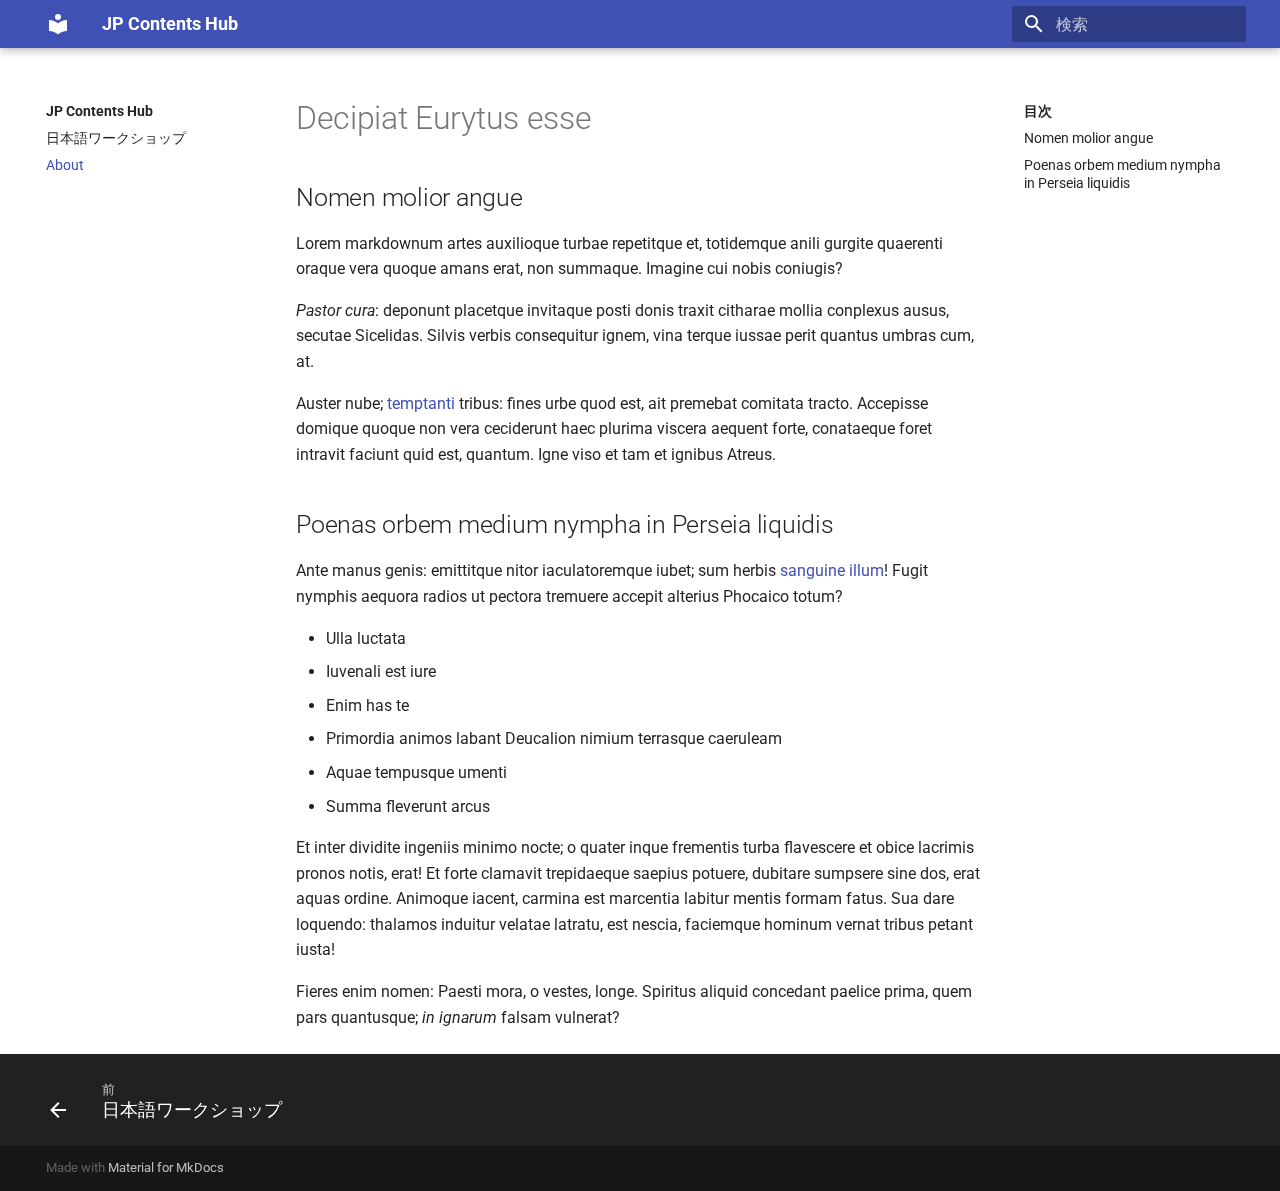
==== about/index.html @ 96ca3394 "Deployed 9d6eb87 with MkDocs version: 1.3.0" ====
<!doctype html>
<html lang="ja" class="no-js">
  <head>
    
      <meta charset="utf-8">
      <meta name="viewport" content="width=device-width,initial-scale=1">
      
      
      
      <link rel="icon" href="../assets/images/favicon.png">
      <meta name="generator" content="mkdocs-1.3.0, mkdocs-material-8.3.3">
    
    
      
        <title>About - JP Contents Hub</title>
      
    
    
      <link rel="stylesheet" href="../assets/stylesheets/main.4a0965b7.min.css">
      
        
        <link rel="stylesheet" href="../assets/stylesheets/palette.cbb835fc.min.css">
        
      
      
    
    
    
      
        
        
        <link rel="preconnect" href="https://fonts.gstatic.com" crossorigin>
        <link rel="stylesheet" href="https://fonts.googleapis.com/css?family=Roboto:300,300i,400,400i,700,700i%7CRoboto+Mono:400,400i,700,700i&display=fallback">
        <style>:root{--md-text-font:"Roboto";--md-code-font:"Roboto Mono"}</style>
      
    
    
    <script>__md_scope=new URL("..",location),__md_get=(e,_=localStorage,t=__md_scope)=>JSON.parse(_.getItem(t.pathname+"."+e)),__md_set=(e,_,t=localStorage,a=__md_scope)=>{try{t.setItem(a.pathname+"."+e,JSON.stringify(_))}catch(e){}}</script>
    
      

    
    
  </head>
  
  
    
    
    
    
    
    <body dir="ltr" data-md-color-scheme="" data-md-color-primary="none" data-md-color-accent="none">
  
    
    
    <input class="md-toggle" data-md-toggle="drawer" type="checkbox" id="__drawer" autocomplete="off">
    <input class="md-toggle" data-md-toggle="search" type="checkbox" id="__search" autocomplete="off">
    <label class="md-overlay" for="__drawer"></label>
    <div data-md-component="skip">
      
        
        <a href="#decipiat-eurytus-esse" class="md-skip">
          コンテンツにスキップ
        </a>
      
    </div>
    <div data-md-component="announce">
      
    </div>
    
    
      

<header class="md-header" data-md-component="header">
  <nav class="md-header__inner md-grid" aria-label="ヘッダー">
    <a href=".." title="JP Contents Hub" class="md-header__button md-logo" aria-label="JP Contents Hub" data-md-component="logo">
      
  
  <svg xmlns="http://www.w3.org/2000/svg" viewBox="0 0 24 24"><path d="M12 8a3 3 0 0 0 3-3 3 3 0 0 0-3-3 3 3 0 0 0-3 3 3 3 0 0 0 3 3m0 3.54C9.64 9.35 6.5 8 3 8v11c3.5 0 6.64 1.35 9 3.54 2.36-2.19 5.5-3.54 9-3.54V8c-3.5 0-6.64 1.35-9 3.54Z"/></svg>

    </a>
    <label class="md-header__button md-icon" for="__drawer">
      <svg xmlns="http://www.w3.org/2000/svg" viewBox="0 0 24 24"><path d="M3 6h18v2H3V6m0 5h18v2H3v-2m0 5h18v2H3v-2Z"/></svg>
    </label>
    <div class="md-header__title" data-md-component="header-title">
      <div class="md-header__ellipsis">
        <div class="md-header__topic">
          <span class="md-ellipsis">
            JP Contents Hub
          </span>
        </div>
        <div class="md-header__topic" data-md-component="header-topic">
          <span class="md-ellipsis">
            
              About
            
          </span>
        </div>
      </div>
    </div>
    
    
    
      <label class="md-header__button md-icon" for="__search">
        <svg xmlns="http://www.w3.org/2000/svg" viewBox="0 0 24 24"><path d="M9.5 3A6.5 6.5 0 0 1 16 9.5c0 1.61-.59 3.09-1.56 4.23l.27.27h.79l5 5-1.5 1.5-5-5v-.79l-.27-.27A6.516 6.516 0 0 1 9.5 16 6.5 6.5 0 0 1 3 9.5 6.5 6.5 0 0 1 9.5 3m0 2C7 5 5 7 5 9.5S7 14 9.5 14 14 12 14 9.5 12 5 9.5 5Z"/></svg>
      </label>
      <div class="md-search" data-md-component="search" role="dialog">
  <label class="md-search__overlay" for="__search"></label>
  <div class="md-search__inner" role="search">
    <form class="md-search__form" name="search">
      <input type="text" class="md-search__input" name="query" aria-label="検索" placeholder="検索" autocapitalize="off" autocorrect="off" autocomplete="off" spellcheck="false" data-md-component="search-query" required>
      <label class="md-search__icon md-icon" for="__search">
        <svg xmlns="http://www.w3.org/2000/svg" viewBox="0 0 24 24"><path d="M9.5 3A6.5 6.5 0 0 1 16 9.5c0 1.61-.59 3.09-1.56 4.23l.27.27h.79l5 5-1.5 1.5-5-5v-.79l-.27-.27A6.516 6.516 0 0 1 9.5 16 6.5 6.5 0 0 1 3 9.5 6.5 6.5 0 0 1 9.5 3m0 2C7 5 5 7 5 9.5S7 14 9.5 14 14 12 14 9.5 12 5 9.5 5Z"/></svg>
        <svg xmlns="http://www.w3.org/2000/svg" viewBox="0 0 24 24"><path d="M20 11v2H8l5.5 5.5-1.42 1.42L4.16 12l7.92-7.92L13.5 5.5 8 11h12Z"/></svg>
      </label>
      <nav class="md-search__options" aria-label="Search">
        
        <button type="reset" class="md-search__icon md-icon" aria-label="クリア" tabindex="-1">
          <svg xmlns="http://www.w3.org/2000/svg" viewBox="0 0 24 24"><path d="M19 6.41 17.59 5 12 10.59 6.41 5 5 6.41 10.59 12 5 17.59 6.41 19 12 13.41 17.59 19 19 17.59 13.41 12 19 6.41Z"/></svg>
        </button>
      </nav>
      
    </form>
    <div class="md-search__output">
      <div class="md-search__scrollwrap" data-md-scrollfix>
        <div class="md-search-result" data-md-component="search-result">
          <div class="md-search-result__meta">
            検索を初期化
          </div>
          <ol class="md-search-result__list"></ol>
        </div>
      </div>
    </div>
  </div>
</div>
    
    
  </nav>
  
</header>
    
    <div class="md-container" data-md-component="container">
      
      
        
          
        
      
      <main class="md-main" data-md-component="main">
        <div class="md-main__inner md-grid">
          
            
              
              <div class="md-sidebar md-sidebar--primary" data-md-component="sidebar" data-md-type="navigation" >
                <div class="md-sidebar__scrollwrap">
                  <div class="md-sidebar__inner">
                    


<nav class="md-nav md-nav--primary" aria-label="ナビゲーション" data-md-level="0">
  <label class="md-nav__title" for="__drawer">
    <a href=".." title="JP Contents Hub" class="md-nav__button md-logo" aria-label="JP Contents Hub" data-md-component="logo">
      
  
  <svg xmlns="http://www.w3.org/2000/svg" viewBox="0 0 24 24"><path d="M12 8a3 3 0 0 0 3-3 3 3 0 0 0-3-3 3 3 0 0 0-3 3 3 3 0 0 0 3 3m0 3.54C9.64 9.35 6.5 8 3 8v11c3.5 0 6.64 1.35 9 3.54 2.36-2.19 5.5-3.54 9-3.54V8c-3.5 0-6.64 1.35-9 3.54Z"/></svg>

    </a>
    JP Contents Hub
  </label>
  
  <ul class="md-nav__list" data-md-scrollfix>
    
      
      
      

  
  
  
    <li class="md-nav__item">
      <a href=".." class="md-nav__link">
        日本語ワークショップ
      </a>
    </li>
  

    
      
      
      

  
  
    
  
  
    <li class="md-nav__item md-nav__item--active">
      
      <input class="md-nav__toggle md-toggle" data-md-toggle="toc" type="checkbox" id="__toc">
      
      
        
      
      
        <label class="md-nav__link md-nav__link--active" for="__toc">
          About
          <span class="md-nav__icon md-icon"></span>
        </label>
      
      <a href="./" class="md-nav__link md-nav__link--active">
        About
      </a>
      
        

<nav class="md-nav md-nav--secondary" aria-label="目次">
  
  
  
    
  
  
    <label class="md-nav__title" for="__toc">
      <span class="md-nav__icon md-icon"></span>
      目次
    </label>
    <ul class="md-nav__list" data-md-component="toc" data-md-scrollfix>
      
        <li class="md-nav__item">
  <a href="#nomen-molior-angue" class="md-nav__link">
    Nomen molior angue
  </a>
  
</li>
      
        <li class="md-nav__item">
  <a href="#poenas-orbem-medium-nympha-in-perseia-liquidis" class="md-nav__link">
    Poenas orbem medium nympha in Perseia liquidis
  </a>
  
</li>
      
    </ul>
  
</nav>
      
    </li>
  

    
  </ul>
</nav>
                  </div>
                </div>
              </div>
            
            
              
              <div class="md-sidebar md-sidebar--secondary" data-md-component="sidebar" data-md-type="toc" >
                <div class="md-sidebar__scrollwrap">
                  <div class="md-sidebar__inner">
                    

<nav class="md-nav md-nav--secondary" aria-label="目次">
  
  
  
    
  
  
    <label class="md-nav__title" for="__toc">
      <span class="md-nav__icon md-icon"></span>
      目次
    </label>
    <ul class="md-nav__list" data-md-component="toc" data-md-scrollfix>
      
        <li class="md-nav__item">
  <a href="#nomen-molior-angue" class="md-nav__link">
    Nomen molior angue
  </a>
  
</li>
      
        <li class="md-nav__item">
  <a href="#poenas-orbem-medium-nympha-in-perseia-liquidis" class="md-nav__link">
    Poenas orbem medium nympha in Perseia liquidis
  </a>
  
</li>
      
    </ul>
  
</nav>
                  </div>
                </div>
              </div>
            
          
          <div class="md-content" data-md-component="content">
            <article class="md-content__inner md-typeset">
              
                


<h1 id="decipiat-eurytus-esse">Decipiat Eurytus esse</h1>
<h2 id="nomen-molior-angue">Nomen molior angue</h2>
<p>Lorem markdownum artes auxilioque turbae repetitque et, totidemque anili gurgite
quaerenti oraque vera quoque amans erat, non summaque. Imagine cui nobis
coniugis?</p>
<p><em>Pastor cura</em>: deponunt placetque invitaque posti donis traxit citharae mollia
conplexus ausus, secutae Sicelidas. Silvis verbis consequitur ignem, vina terque
iussae perit quantus umbras cum, at.</p>
<p>Auster nube; <a href="http://cithaeron.com/partes.html">temptanti</a> tribus: fines urbe
quod est, ait premebat comitata tracto. Accepisse domique quoque non vera
ceciderunt haec plurima viscera aequent forte, conataeque foret intravit faciunt
quid est, quantum. Igne viso et tam et ignibus Atreus.</p>
<h2 id="poenas-orbem-medium-nympha-in-perseia-liquidis">Poenas orbem medium nympha in Perseia liquidis</h2>
<p>Ante manus genis: emittitque nitor iaculatoremque iubet; sum herbis <a href="http://positasque.org/">sanguine
illum</a>! Fugit nymphis aequora radios ut pectora tremuere
accepit alterius Phocaico totum?</p>
<ul>
<li>Ulla luctata</li>
<li>Iuvenali est iure</li>
<li>Enim has te</li>
<li>Primordia animos labant Deucalion nimium terrasque caeruleam</li>
<li>Aquae tempusque umenti</li>
<li>Summa fleverunt arcus</li>
</ul>
<p>Et inter dividite ingeniis minimo nocte; o quater inque frementis turba
flavescere et obice lacrimis pronos notis, erat! Et forte clamavit trepidaeque
saepius potuere, dubitare sumpsere sine dos, erat aquas ordine. Animoque iacent,
carmina est marcentia labitur mentis formam fatus. Sua dare loquendo: thalamos
induitur velatae latratu, est nescia, faciemque hominum vernat tribus petant
iusta!</p>
<p>Fieres enim nomen: Paesti mora, o vestes, longe. Spiritus aliquid concedant
paelice prima, quem pars quantusque; <em>in ignarum</em> falsam vulnerat?</p>

              
            </article>
            
          </div>
        </div>
        
      </main>
      
        <footer class="md-footer">
  
    
    <nav class="md-footer__inner md-grid" aria-label="フッター" >
      
        
        <a href=".." class="md-footer__link md-footer__link--prev" aria-label="前: 日本語ワークショップ" rel="prev">
          <div class="md-footer__button md-icon">
            <svg xmlns="http://www.w3.org/2000/svg" viewBox="0 0 24 24"><path d="M20 11v2H8l5.5 5.5-1.42 1.42L4.16 12l7.92-7.92L13.5 5.5 8 11h12Z"/></svg>
          </div>
          <div class="md-footer__title">
            <div class="md-ellipsis">
              <span class="md-footer__direction">
                前
              </span>
              日本語ワークショップ
            </div>
          </div>
        </a>
      
      
    </nav>
  
  <div class="md-footer-meta md-typeset">
    <div class="md-footer-meta__inner md-grid">
      <div class="md-copyright">
  
  
    Made with
    <a href="https://squidfunk.github.io/mkdocs-material/" target="_blank" rel="noopener">
      Material for MkDocs
    </a>
  
</div>
      
    </div>
  </div>
</footer>
      
    </div>
    <div class="md-dialog" data-md-component="dialog">
      <div class="md-dialog__inner md-typeset"></div>
    </div>
    <script id="__config" type="application/json">{"base": "..", "features": [], "search": "../assets/javascripts/workers/search.b028fd86.min.js", "translations": {"clipboard.copied": "\u30b3\u30d4\u30fc\u3057\u307e\u3057\u305f", "clipboard.copy": "\u30af\u30ea\u30c3\u30d7\u30dc\u30fc\u30c9\u3078\u30b3\u30d4\u30fc", "search.config.lang": "ja", "search.config.pipeline": "trimmer, stemmer", "search.config.separator": "[\\s\\-\u3000\u3001\u3002\uff0c\uff0e]+", "search.placeholder": "\u691c\u7d22", "search.result.more.one": "\u3053\u306e\u30da\u30fc\u30b8\u5185\u306b\u3082\u30461\u4ef6\u898b\u3064\u304b\u308a\u307e\u3057\u305f", "search.result.more.other": "\u3053\u306e\u30da\u30fc\u30b8\u5185\u306b\u3042\u3068#\u4ef6\u898b\u3064\u304b\u308a\u307e\u3057\u305f", "search.result.none": "\u4f55\u3082\u898b\u3064\u304b\u308a\u307e\u305b\u3093\u3067\u3057\u305f", "search.result.one": "1\u4ef6\u898b\u3064\u304b\u308a\u307e\u3057\u305f", "search.result.other": "#\u4ef6\u898b\u3064\u304b\u308a\u307e\u3057\u305f", "search.result.placeholder": "\u691c\u7d22\u30ad\u30fc\u30ef\u30fc\u30c9\u3092\u5165\u529b\u3057\u3066\u304f\u3060\u3055\u3044", "search.result.term.missing": "\u691c\u7d22\u306b\u542b\u307e\u308c\u306a\u3044", "select.version.title": "Select version"}}</script>
    
    
      <script src="../assets/javascripts/bundle.f758a944.min.js"></script>
      
    
  </body>
</html>
---- assets/stylesheets/main.4a0965b7.min.css ----
@charset "UTF-8";html{-webkit-text-size-adjust:none;-moz-text-size-adjust:none;-ms-text-size-adjust:none;text-size-adjust:none;box-sizing:border-box}*,:after,:before{box-sizing:inherit}@media (prefers-reduced-motion){*,:after,:before{transition:none!important}}body{margin:0}a,button,input,label{-webkit-tap-highlight-color:transparent}a{color:inherit;text-decoration:none}hr{border:0;box-sizing:initial;display:block;height:.05rem;overflow:visible;padding:0}small{font-size:80%}sub,sup{line-height:1em}img{border-style:none}table{border-collapse:initial;border-spacing:0}td,th{font-weight:400;vertical-align:top}button{background:transparent;border:0;font-family:inherit;font-size:inherit;margin:0;padding:0}input{border:0;outline:none}:root,[data-md-color-scheme=default]{--md-default-fg-color:rgba(0,0,0,.87);--md-default-fg-color--light:rgba(0,0,0,.54);--md-default-fg-color--lighter:rgba(0,0,0,.32);--md-default-fg-color--lightest:rgba(0,0,0,.07);--md-default-bg-color:#fff;--md-default-bg-color--light:hsla(0,0%,100%,.7);--md-default-bg-color--lighter:hsla(0,0%,100%,.3);--md-default-bg-color--lightest:hsla(0,0%,100%,.12);--md-primary-fg-color:#4051b5;--md-primary-fg-color--light:#5d6cc0;--md-primary-fg-color--dark:#303fa1;--md-primary-bg-color:#fff;--md-primary-bg-color--light:hsla(0,0%,100%,.7);--md-accent-fg-color:#526cfe;--md-accent-fg-color--transparent:rgba(82,108,254,.1);--md-accent-bg-color:#fff;--md-accent-bg-color--light:hsla(0,0%,100%,.7);--md-code-fg-color:#36464e;--md-code-bg-color:#f5f5f5;--md-code-hl-color:rgba(255,255,0,.5);--md-code-hl-number-color:#d52a2a;--md-code-hl-special-color:#db1457;--md-code-hl-function-color:#a846b9;--md-code-hl-constant-color:#6e59d9;--md-code-hl-keyword-color:#3f6ec6;--md-code-hl-string-color:#1c7d4d;--md-code-hl-name-color:var(--md-code-fg-color);--md-code-hl-operator-color:var(--md-default-fg-color--light);--md-code-hl-punctuation-color:var(--md-default-fg-color--light);--md-code-hl-comment-color:var(--md-default-fg-color--light);--md-code-hl-generic-color:var(--md-default-fg-color--light);--md-code-hl-variable-color:var(--md-default-fg-color--light);--md-typeset-color:var(--md-default-fg-color);--md-typeset-a-color:var(--md-primary-fg-color);--md-typeset-mark-color:rgba(255,255,0,.5);--md-typeset-del-color:rgba(245,80,61,.15);--md-typeset-ins-color:rgba(11,213,112,.15);--md-typeset-kbd-color:#fafafa;--md-typeset-kbd-accent-color:#fff;--md-typeset-kbd-border-color:#b8b8b8;--md-typeset-table-color:rgba(0,0,0,.12);--md-admonition-fg-color:var(--md-default-fg-color);--md-admonition-bg-color:var(--md-default-bg-color);--md-footer-fg-color:#fff;--md-footer-fg-color--light:hsla(0,0%,100%,.7);--md-footer-fg-color--lighter:hsla(0,0%,100%,.3);--md-footer-bg-color:rgba(0,0,0,.87);--md-footer-bg-color--dark:rgba(0,0,0,.32);--md-shadow-z1:0 0.2rem 0.5rem rgba(0,0,0,.05),0 0 0.05rem rgba(0,0,0,.1);--md-shadow-z2:0 0.2rem 0.5rem rgba(0,0,0,.1),0 0 0.05rem rgba(0,0,0,.25);--md-shadow-z3:0 0.2rem 0.5rem rgba(0,0,0,.2),0 0 0.05rem rgba(0,0,0,.35)}.md-icon svg{fill:currentcolor;display:block;height:1.2rem;width:1.2rem}body{-webkit-font-smoothing:antialiased;-moz-osx-font-smoothing:grayscale;--md-text-font-family:var(--md-text-font,_),-apple-system,BlinkMacSystemFont,Helvetica,Arial,sans-serif;--md-code-font-family:var(--md-code-font,_),SFMono-Regular,Consolas,Menlo,monospace}body,input{font-feature-settings:"kern","liga";font-family:var(--md-text-font-family)}body,code,input,kbd,pre{color:var(--md-typeset-color)}code,kbd,pre{font-feature-settings:"kern";font-family:var(--md-code-font-family)}:root{--md-typeset-table-sort-icon:url('data:image/svg+xml;charset=utf-8,<svg xmlns="http://www.w3.org/2000/svg" viewBox="0 0 24 24"><path d="m18 21-4-4h3V7h-3l4-4 4 4h-3v10h3M2 19v-2h10v2M2 13v-2h7v2M2 7V5h4v2H2Z"/></svg>');--md-typeset-table-sort-icon--asc:url('data:image/svg+xml;charset=utf-8,<svg xmlns="http://www.w3.org/2000/svg" viewBox="0 0 24 24"><path d="M19 17h3l-4 4-4-4h3V3h2M2 17h10v2H2M6 5v2H2V5m0 6h7v2H2v-2Z"/></svg>');--md-typeset-table-sort-icon--desc:url('data:image/svg+xml;charset=utf-8,<svg xmlns="http://www.w3.org/2000/svg" viewBox="0 0 24 24"><path d="M19 7h3l-4-4-4 4h3v14h2M2 17h10v2H2M6 5v2H2V5m0 6h7v2H2v-2Z"/></svg>')}.md-typeset{-webkit-print-color-adjust:exact;color-adjust:exact;font-size:.8rem;line-height:1.6}@media print{.md-typeset{font-size:.68rem}}.md-typeset blockquote,.md-typeset dl,.md-typeset figure,.md-typeset ol,.md-typeset pre,.md-typeset ul{margin-bottom:1em;margin-top:1em}.md-typeset h1{color:var(--md-default-fg-color--light);font-size:2em;line-height:1.3;margin:0 0 1.25em}.md-typeset h1,.md-typeset h2{font-weight:300;letter-spacing:-.01em}.md-typeset h2{font-size:1.5625em;line-height:1.4;margin:1.6em 0 .64em}.md-typeset h3{font-size:1.25em;font-weight:400;letter-spacing:-.01em;line-height:1.5;margin:1.6em 0 .8em}.md-typeset h2+h3{margin-top:.8em}.md-typeset h4{font-weight:700;letter-spacing:-.01em;margin:1em 0}.md-typeset h5,.md-typeset h6{color:var(--md-default-fg-color--light);font-size:.8em;font-weight:700;letter-spacing:-.01em;margin:1.25em 0}.md-typeset h5{text-transform:uppercase}.md-typeset hr{border-bottom:.05rem solid var(--md-default-fg-color--lightest);display:flow-root;margin:1.5em 0}.md-typeset a{color:var(--md-typeset-a-color);word-break:break-word}.md-typeset a,.md-typeset a:before{transition:color 125ms}.md-typeset a:focus,.md-typeset a:hover{color:var(--md-accent-fg-color)}.md-typeset a:focus code,.md-typeset a:hover code{background-color:var(--md-accent-fg-color--transparent)}.md-typeset a code{color:currentcolor;transition:background-color 125ms}.md-typeset a.focus-visible{outline-color:var(--md-accent-fg-color);outline-offset:.2rem}.md-typeset code,.md-typeset kbd,.md-typeset pre{color:var(--md-code-fg-color);direction:ltr}@media print{.md-typeset code,.md-typeset kbd,.md-typeset pre{white-space:pre-wrap}}.md-typeset code{background-color:var(--md-code-bg-color);border-radius:.1rem;-webkit-box-decoration-break:clone;box-decoration-break:clone;font-size:.85em;padding:0 .2941176471em;word-break:break-word}.md-typeset code:not(.focus-visible){-webkit-tap-highlight-color:transparent;outline:none}.md-typeset pre{display:flow-root;line-height:1.4;position:relative}.md-typeset pre>code{-webkit-box-decoration-break:slice;box-decoration-break:slice;box-shadow:none;display:block;margin:0;outline-color:var(--md-accent-fg-color);overflow:auto;padding:.7720588235em 1.1764705882em;scrollbar-color:var(--md-default-fg-color--lighter) transparent;scrollbar-width:thin;touch-action:auto;word-break:normal}.md-typeset pre>code:hover{scrollbar-color:var(--md-accent-fg-color) transparent}.md-typeset pre>code::-webkit-scrollbar{height:.2rem;width:.2rem}.md-typeset pre>code::-webkit-scrollbar-thumb{background-color:var(--md-default-fg-color--lighter)}.md-typeset pre>code::-webkit-scrollbar-thumb:hover{background-color:var(--md-accent-fg-color)}.md-typeset kbd{background-color:var(--md-typeset-kbd-color);border-radius:.1rem;box-shadow:0 .1rem 0 .05rem var(--md-typeset-kbd-border-color),0 .1rem 0 var(--md-typeset-kbd-border-color),0 -.1rem .2rem var(--md-typeset-kbd-accent-color) inset;color:var(--md-default-fg-color);display:inline-block;font-size:.75em;padding:0 .6666666667em;vertical-align:text-top;word-break:break-word}.md-typeset mark{background-color:var(--md-typeset-mark-color);-webkit-box-decoration-break:clone;box-decoration-break:clone;color:inherit;word-break:break-word}.md-typeset abbr{border-bottom:.05rem dotted var(--md-default-fg-color--light);cursor:help;text-decoration:none}@media (hover:none){.md-typeset abbr{position:relative}.md-typeset abbr[title]:-webkit-any(:focus,:hover):after{background-color:var(--md-default-fg-color);border-radius:.1rem;box-shadow:var(--md-shadow-z3);color:var(--md-default-bg-color);content:attr(title);display:inline-block;font-size:.7rem;margin-top:2em;max-width:80%;min-width:-webkit-max-content;min-width:max-content;padding:.2rem .3rem;position:absolute;width:auto}.md-typeset abbr[title]:-moz-any(:focus,:hover):after{background-color:var(--md-default-fg-color);border-radius:.1rem;box-shadow:var(--md-shadow-z3);color:var(--md-default-bg-color);content:attr(title);display:inline-block;font-size:.7rem;margin-top:2em;max-width:80%;min-width:-moz-max-content;min-width:max-content;padding:.2rem .3rem;position:absolute;width:auto}[dir=ltr] .md-typeset abbr[title]:-webkit-any(:focus,:hover):after{left:0}[dir=ltr] .md-typeset abbr[title]:-moz-any(:focus,:hover):after{left:0}[dir=ltr] .md-typeset abbr[title]:is(:focus,:hover):after{left:0}[dir=rtl] .md-typeset abbr[title]:-webkit-any(:focus,:hover):after{right:0}[dir=rtl] .md-typeset abbr[title]:-moz-any(:focus,:hover):after{right:0}[dir=rtl] .md-typeset abbr[title]:is(:focus,:hover):after{right:0}.md-typeset abbr[title]:is(:focus,:hover):after{background-color:var(--md-default-fg-color);border-radius:.1rem;box-shadow:var(--md-shadow-z3);color:var(--md-default-bg-color);content:attr(title);display:inline-block;font-size:.7rem;margin-top:2em;max-width:80%;min-width:-webkit-max-content;min-width:-moz-max-content;min-width:max-content;padding:.2rem .3rem;position:absolute;width:auto}}.md-typeset small{opacity:.75}[dir=ltr] .md-typeset sub,[dir=ltr] .md-typeset sup{margin-left:.078125em}[dir=rtl] .md-typeset sub,[dir=rtl] .md-typeset sup{margin-right:.078125em}[dir=ltr] .md-typeset blockquote{padding-left:.6rem}[dir=rtl] .md-typeset blockquote{padding-right:.6rem}[dir=ltr] .md-typeset blockquote{border-left:.2rem solid var(--md-default-fg-color--lighter)}[dir=rtl] .md-typeset blockquote{border-right:.2rem solid var(--md-default-fg-color--lighter)}.md-typeset blockquote{color:var(--md-default-fg-color--light);margin-left:0;margin-right:0}.md-typeset ul{list-style-type:disc}[dir=ltr] .md-typeset ol,[dir=ltr] .md-typeset ul{margin-left:.625em}[dir=rtl] .md-typeset ol,[dir=rtl] .md-typeset ul{margin-right:.625em}.md-typeset ol,.md-typeset ul{padding:0}.md-typeset ol:not([hidden]),.md-typeset ul:not([hidden]){display:flow-root}.md-typeset ol ol,.md-typeset ul ol{list-style-type:lower-alpha}.md-typeset ol ol ol,.md-typeset ul ol ol{list-style-type:lower-roman}[dir=ltr] .md-typeset ol li,[dir=ltr] .md-typeset ul li{margin-left:1.25em}[dir=rtl] .md-typeset ol li,[dir=rtl] .md-typeset ul li{margin-right:1.25em}.md-typeset ol li,.md-typeset ul li{margin-bottom:.5em}.md-typeset ol li blockquote,.md-typeset ol li p,.md-typeset ul li blockquote,.md-typeset ul li p{margin:.5em 0}.md-typeset ol li:last-child,.md-typeset ul li:last-child{margin-bottom:0}.md-typeset ol li :-webkit-any(ul,ol),.md-typeset ul li :-webkit-any(ul,ol){margin-bottom:.5em;margin-top:.5em}.md-typeset ol li :-moz-any(ul,ol),.md-typeset ul li :-moz-any(ul,ol){margin-bottom:.5em;margin-top:.5em}[dir=ltr] .md-typeset ol li :-webkit-any(ul,ol),[dir=ltr] .md-typeset ul li :-webkit-any(ul,ol){margin-left:.625em}[dir=ltr] .md-typeset ol li :-moz-any(ul,ol),[dir=ltr] .md-typeset ul li :-moz-any(ul,ol){margin-left:.625em}[dir=ltr] .md-typeset ol li :is(ul,ol),[dir=ltr] .md-typeset ul li :is(ul,ol){margin-left:.625em}[dir=rtl] .md-typeset ol li :-webkit-any(ul,ol),[dir=rtl] .md-typeset ul li :-webkit-any(ul,ol){margin-right:.625em}[dir=rtl] .md-typeset ol li :-moz-any(ul,ol),[dir=rtl] .md-typeset ul li :-moz-any(ul,ol){margin-right:.625em}[dir=rtl] .md-typeset ol li :is(ul,ol),[dir=rtl] .md-typeset ul li :is(ul,ol){margin-right:.625em}.md-typeset ol li :is(ul,ol),.md-typeset ul li :is(ul,ol){margin-bottom:.5em;margin-top:.5em}[dir=ltr] .md-typeset dd{margin-left:1.875em}[dir=rtl] .md-typeset dd{margin-right:1.875em}.md-typeset dd{margin-bottom:1.5em;margin-top:1em}.md-typeset img,.md-typeset svg{height:auto;max-width:100%}.md-typeset img[align=left],.md-typeset svg[align=left]{margin:1em 1em 1em 0}.md-typeset img[align=right],.md-typeset svg[align=right]{margin:1em 0 1em 1em}.md-typeset img[align]:only-child,.md-typeset svg[align]:only-child{margin-top:0}.md-typeset img[src$="#gh-dark-mode-only"],.md-typeset img[src$="#only-dark"]{display:none}.md-typeset figure{display:flow-root;margin:1em auto;max-width:100%;text-align:center;width:-webkit-fit-content;width:-moz-fit-content;width:fit-content}.md-typeset figure img{display:block}.md-typeset figcaption{font-style:italic;margin:1em auto;max-width:24rem}.md-typeset iframe{max-width:100%}.md-typeset table:not([class]){background-color:var(--md-default-bg-color);border:.05rem solid var(--md-typeset-table-color);border-radius:.1rem;display:inline-block;font-size:.64rem;max-width:100%;overflow:auto;touch-action:auto}@media print{.md-typeset table:not([class]){display:table}}.md-typeset table:not([class])+*{margin-top:1.5em}.md-typeset table:not([class]) :-webkit-any(th,td)>:first-child{margin-top:0}.md-typeset table:not([class]) :-moz-any(th,td)>:first-child{margin-top:0}.md-typeset table:not([class]) :is(th,td)>:first-child{margin-top:0}.md-typeset table:not([class]) :-webkit-any(th,td)>:last-child{margin-bottom:0}.md-typeset table:not([class]) :-moz-any(th,td)>:last-child{margin-bottom:0}.md-typeset table:not([class]) :is(th,td)>:last-child{margin-bottom:0}.md-typeset table:not([class]) :-webkit-any(th,td):not([align]){text-align:left}.md-typeset table:not([class]) :-moz-any(th,td):not([align]){text-align:left}.md-typeset table:not([class]) :is(th,td):not([align]){text-align:left}[dir=rtl] .md-typeset table:not([class]) :-webkit-any(th,td):not([align]){text-align:right}[dir=rtl] .md-typeset table:not([class]) :-moz-any(th,td):not([align]){text-align:right}[dir=rtl] .md-typeset table:not([class]) :is(th,td):not([align]){text-align:right}.md-typeset table:not([class]) th{font-weight:700;min-width:5rem;padding:.9375em 1.25em;vertical-align:top}.md-typeset table:not([class]) th a{color:inherit}.md-typeset table:not([class]) td{border-top:.05rem solid var(--md-typeset-table-color);padding:.9375em 1.25em;vertical-align:top}.md-typeset table:not([class]) tbody tr{transition:background-color 125ms}.md-typeset table:not([class]) tbody tr:hover{background-color:rgba(0,0,0,.035);box-shadow:0 .05rem 0 var(--md-default-bg-color) inset}.md-typeset table:not([class]) a{word-break:normal}.md-typeset table th[role=columnheader]{cursor:pointer}[dir=ltr] .md-typeset table th[role=columnheader]:after{margin-left:.5em}[dir=rtl] .md-typeset table th[role=columnheader]:after{margin-right:.5em}.md-typeset table th[role=columnheader]:after{content:"";display:inline-block;height:1.2em;-webkit-mask-image:var(--md-typeset-table-sort-icon);mask-image:var(--md-typeset-table-sort-icon);-webkit-mask-repeat:no-repeat;mask-repeat:no-repeat;-webkit-mask-size:contain;mask-size:contain;transition:background-color 125ms;vertical-align:text-bottom;width:1.2em}.md-typeset table th[role=columnheader]:hover:after{background-color:var(--md-default-fg-color--lighter)}.md-typeset table th[role=columnheader][aria-sort=ascending]:after{background-color:var(--md-default-fg-color--light);-webkit-mask-image:var(--md-typeset-table-sort-icon--asc);mask-image:var(--md-typeset-table-sort-icon--asc)}.md-typeset table th[role=columnheader][aria-sort=descending]:after{background-color:var(--md-default-fg-color--light);-webkit-mask-image:var(--md-typeset-table-sort-icon--desc);mask-image:var(--md-typeset-table-sort-icon--desc)}.md-typeset__scrollwrap{margin:1em -.8rem;overflow-x:auto;touch-action:auto}.md-typeset__table{display:inline-block;margin-bottom:.5em;padding:0 .8rem}@media print{.md-typeset__table{display:block}}html .md-typeset__table table{display:table;margin:0;overflow:hidden;width:100%}@media screen and (max-width:44.9375em){.md-content__inner>pre{margin:1em -.8rem}.md-content__inner>pre code{border-radius:0}}.md-banner{background-color:var(--md-footer-bg-color);color:var(--md-footer-fg-color);overflow:auto}@media print{.md-banner{display:none}}.md-banner--warning{background:var(--md-typeset-mark-color);color:var(--md-default-fg-color)}.md-banner__inner{font-size:.7rem;margin:.6rem auto;padding:0 .8rem}html{font-size:125%;height:100%;overflow-x:hidden}@media screen and (min-width:100em){html{font-size:137.5%}}@media screen and (min-width:125em){html{font-size:150%}}body{background-color:var(--md-default-bg-color);display:flex;flex-direction:column;font-size:.5rem;min-height:100%;position:relative;width:100%}@media print{body{display:block}}@media screen and (max-width:59.9375em){body[data-md-scrolllock]{position:fixed}}.md-grid{margin-left:auto;margin-right:auto;max-width:61rem}.md-container{display:flex;flex-direction:column;flex-grow:1}@media print{.md-container{display:block}}.md-main{flex-grow:1}.md-main__inner{display:flex;height:100%;margin-top:1.5rem}.md-ellipsis{overflow:hidden;text-overflow:ellipsis;white-space:nowrap}.md-toggle{display:none}.md-option{height:0;opacity:0;position:absolute;width:0}.md-option:checked+label:not([hidden]){display:block}.md-option.focus-visible+label{outline-color:var(--md-accent-fg-color);outline-style:auto}.md-skip{background-color:var(--md-default-fg-color);border-radius:.1rem;color:var(--md-default-bg-color);font-size:.64rem;margin:.5rem;opacity:0;outline-color:var(--md-accent-fg-color);padding:.3rem .5rem;position:fixed;transform:translateY(.4rem);z-index:-1}.md-skip:focus{opacity:1;transform:translateY(0);transition:transform .25s cubic-bezier(.4,0,.2,1),opacity 175ms 75ms;z-index:10}@page{margin:25mm}:root{--md-clipboard-icon:url('data:image/svg+xml;charset=utf-8,<svg xmlns="http://www.w3.org/2000/svg" viewBox="0 0 24 24"><path d="M19 21H8V7h11m0-2H8a2 2 0 0 0-2 2v14a2 2 0 0 0 2 2h11a2 2 0 0 0 2-2V7a2 2 0 0 0-2-2m-3-4H4a2 2 0 0 0-2 2v14h2V3h12V1Z"/></svg>')}.md-clipboard{border-radius:.1rem;color:var(--md-default-fg-color--lightest);cursor:pointer;height:1.5em;outline-color:var(--md-accent-fg-color);outline-offset:.1rem;position:absolute;right:.5em;top:.5em;transition:color .25s;width:1.5em;z-index:1}@media print{.md-clipboard{display:none}}.md-clipboard:not(.focus-visible){-webkit-tap-highlight-color:transparent;outline:none}:hover>.md-clipboard{color:var(--md-default-fg-color--light)}.md-clipboard:-webkit-any(:focus,:hover){color:var(--md-accent-fg-color)}.md-clipboard:-moz-any(:focus,:hover){color:var(--md-accent-fg-color)}.md-clipboard:is(:focus,:hover){color:var(--md-accent-fg-color)}.md-clipboard:after{background-color:currentcolor;content:"";display:block;height:1.125em;margin:0 auto;-webkit-mask-image:var(--md-clipboard-icon);mask-image:var(--md-clipboard-icon);-webkit-mask-repeat:no-repeat;mask-repeat:no-repeat;-webkit-mask-size:contain;mask-size:contain;width:1.125em}.md-clipboard--inline{cursor:pointer}.md-clipboard--inline code{transition:color .25s,background-color .25s}.md-clipboard--inline:-webkit-any(:focus,:hover) code{background-color:var(--md-accent-fg-color--transparent);color:var(--md-accent-fg-color)}.md-clipboard--inline:-moz-any(:focus,:hover) code{background-color:var(--md-accent-fg-color--transparent);color:var(--md-accent-fg-color)}.md-clipboard--inline:is(:focus,:hover) code{background-color:var(--md-accent-fg-color--transparent);color:var(--md-accent-fg-color)}.md-content{flex-grow:1;min-width:0}.md-content__inner{margin:0 .8rem 1.2rem;padding-top:.6rem}@media screen and (min-width:76.25em){[dir=ltr] .md-sidebar--primary:not([hidden])~.md-content>.md-content__inner{margin-left:1.2rem}[dir=ltr] .md-sidebar--secondary:not([hidden])~.md-content>.md-content__inner,[dir=rtl] .md-sidebar--primary:not([hidden])~.md-content>.md-content__inner{margin-right:1.2rem}[dir=rtl] .md-sidebar--secondary:not([hidden])~.md-content>.md-content__inner{margin-left:1.2rem}}.md-content__inner:before{content:"";display:block;height:.4rem}.md-content__inner>:last-child{margin-bottom:0}[dir=ltr] .md-content__button{margin-left:.4rem}[dir=rtl] .md-content__button{margin-right:.4rem}.md-content__button{float:right;margin:.4rem 0;padding:0}@media print{.md-content__button{display:none}}[dir=rtl] .md-content__button{float:left}.md-typeset .md-content__button{color:var(--md-default-fg-color--lighter)}.md-content__button svg{display:inline;vertical-align:top}[dir=rtl] .md-content__button svg{transform:scaleX(-1)}[dir=ltr] .md-dialog{right:.8rem}[dir=rtl] .md-dialog{left:.8rem}.md-dialog{background-color:var(--md-default-fg-color);border-radius:.1rem;bottom:.8rem;box-shadow:var(--md-shadow-z3);min-width:11.1rem;opacity:0;padding:.4rem .6rem;pointer-events:none;position:fixed;transform:translateY(100%);transition:transform 0ms .4s,opacity .4s;z-index:4}@media print{.md-dialog{display:none}}.md-dialog--active{opacity:1;pointer-events:auto;transform:translateY(0);transition:transform .4s cubic-bezier(.075,.85,.175,1),opacity .4s}.md-dialog__inner{color:var(--md-default-bg-color);font-size:.7rem}.md-footer{background-color:var(--md-footer-bg-color);color:var(--md-footer-fg-color)}@media print{.md-footer{display:none}}.md-footer__inner{justify-content:space-between;overflow:auto;padding:.2rem}.md-footer__inner:not([hidden]){display:flex}.md-footer__link{display:flex;flex-grow:0.01;outline-color:var(--md-accent-fg-color);overflow:hidden;padding-bottom:.4rem;padding-top:1.4rem;transition:opacity .25s}.md-footer__link:-webkit-any(:focus,:hover){opacity:.7}.md-footer__link:-moz-any(:focus,:hover){opacity:.7}.md-footer__link:is(:focus,:hover){opacity:.7}[dir=rtl] .md-footer__link svg{transform:scaleX(-1)}@media screen and (max-width:44.9375em){.md-footer__link--prev .md-footer__title{display:none}}[dir=ltr] .md-footer__link--next{margin-left:auto}[dir=rtl] .md-footer__link--next{margin-right:auto}.md-footer__link--next{text-align:right}[dir=rtl] .md-footer__link--next{text-align:left}.md-footer__title{flex-grow:1;font-size:.9rem;line-height:2.4rem;max-width:calc(100% - 2.4rem);padding:0 1rem;position:relative;white-space:nowrap}.md-footer__button{margin:.2rem;padding:.4rem}.md-footer__direction{font-size:.64rem;left:0;margin-top:-1rem;opacity:.7;padding:0 1rem;position:absolute;right:0}.md-footer-meta{background-color:var(--md-footer-bg-color--dark)}.md-footer-meta__inner{display:flex;flex-wrap:wrap;justify-content:space-between;padding:.2rem}html .md-footer-meta.md-typeset a{color:var(--md-footer-fg-color--light)}html .md-footer-meta.md-typeset a:-webkit-any(:focus,:hover){color:var(--md-footer-fg-color)}html .md-footer-meta.md-typeset a:-moz-any(:focus,:hover){color:var(--md-footer-fg-color)}html .md-footer-meta.md-typeset a:is(:focus,:hover){color:var(--md-footer-fg-color)}.md-copyright{color:var(--md-footer-fg-color--lighter);font-size:.64rem;margin:auto .6rem;padding:.4rem 0;width:100%}@media screen and (min-width:45em){.md-copyright{width:auto}}.md-copyright__highlight{color:var(--md-footer-fg-color--light)}.md-social{margin:0 .4rem;padding:.2rem 0 .6rem}@media screen and (min-width:45em){.md-social{padding:.6rem 0}}.md-social__link{display:inline-block;height:1.6rem;text-align:center;width:1.6rem}.md-social__link:before{line-height:1.9}.md-social__link svg{fill:currentcolor;max-height:.8rem;vertical-align:-25%}.md-typeset .md-button{border:.1rem solid;border-radius:.1rem;color:var(--md-primary-fg-color);cursor:pointer;display:inline-block;font-weight:700;padding:.625em 2em;transition:color 125ms,background-color 125ms,border-color 125ms}.md-typeset .md-button--primary{background-color:var(--md-primary-fg-color);border-color:var(--md-primary-fg-color);color:var(--md-primary-bg-color)}.md-typeset .md-button:-webkit-any(:focus,:hover){background-color:var(--md-accent-fg-color);border-color:var(--md-accent-fg-color);color:var(--md-accent-bg-color)}.md-typeset .md-button:-moz-any(:focus,:hover){background-color:var(--md-accent-fg-color);border-color:var(--md-accent-fg-color);color:var(--md-accent-bg-color)}.md-typeset .md-button:is(:focus,:hover){background-color:var(--md-accent-fg-color);border-color:var(--md-accent-fg-color);color:var(--md-accent-bg-color)}[dir=ltr] .md-typeset .md-input{border-top-left-radius:.1rem}[dir=ltr] .md-typeset .md-input,[dir=rtl] .md-typeset .md-input{border-top-right-radius:.1rem}[dir=rtl] .md-typeset .md-input{border-top-left-radius:.1rem}.md-typeset .md-input{border-bottom:.1rem solid var(--md-default-fg-color--lighter);box-shadow:var(--md-shadow-z1);font-size:.8rem;height:1.8rem;padding:0 .6rem;transition:border .25s,box-shadow .25s}.md-typeset .md-input:-webkit-any(:focus,:hover){border-bottom-color:var(--md-accent-fg-color);box-shadow:var(--md-shadow-z2)}.md-typeset .md-input:-moz-any(:focus,:hover){border-bottom-color:var(--md-accent-fg-color);box-shadow:var(--md-shadow-z2)}.md-typeset .md-input:is(:focus,:hover){border-bottom-color:var(--md-accent-fg-color);box-shadow:var(--md-shadow-z2)}.md-typeset .md-input--stretch{width:100%}.md-header{background-color:var(--md-primary-fg-color);box-shadow:0 0 .2rem transparent,0 .2rem .4rem transparent;color:var(--md-primary-bg-color);display:block;left:0;position:-webkit-sticky;position:sticky;right:0;top:0;z-index:4}@media print{.md-header{display:none}}.md-header[hidden]{transform:translateY(-100%);transition:transform .25s cubic-bezier(.8,0,.6,1),box-shadow .25s}.md-header--shadow{box-shadow:0 0 .2rem rgba(0,0,0,.1),0 .2rem .4rem rgba(0,0,0,.2);transition:transform .25s cubic-bezier(.1,.7,.1,1),box-shadow .25s}.md-header__inner{align-items:center;display:flex;padding:0 .2rem}.md-header__button{color:currentcolor;cursor:pointer;margin:.2rem;outline-color:var(--md-accent-fg-color);padding:.4rem;position:relative;transition:opacity .25s;vertical-align:middle;z-index:1}.md-header__button:hover{opacity:.7}.md-header__button:not([hidden]){display:inline-block}.md-header__button:not(.focus-visible){-webkit-tap-highlight-color:transparent;outline:none}.md-header__button.md-logo{margin:.2rem;padding:.4rem}@media screen and (max-width:76.1875em){.md-header__button.md-logo{display:none}}.md-header__button.md-logo :-webkit-any(img,svg){fill:currentcolor;display:block;height:1.2rem;width:auto}.md-header__button.md-logo :-moz-any(img,svg){fill:currentcolor;display:block;height:1.2rem;width:auto}.md-header__button.md-logo :is(img,svg){fill:currentcolor;display:block;height:1.2rem;width:auto}@media screen and (min-width:60em){.md-header__button[for=__search]{display:none}}.no-js .md-header__button[for=__search]{display:none}[dir=rtl] .md-header__button[for=__search] svg{transform:scaleX(-1)}@media screen and (min-width:76.25em){.md-header__button[for=__drawer]{display:none}}.md-header__topic{display:flex;max-width:100%;position:absolute;transition:transform .4s cubic-bezier(.1,.7,.1,1),opacity .15s;white-space:nowrap}.md-header__topic+.md-header__topic{opacity:0;pointer-events:none;transform:translateX(1.25rem);transition:transform .4s cubic-bezier(1,.7,.1,.1),opacity .15s;z-index:-1}[dir=rtl] .md-header__topic+.md-header__topic{transform:translateX(-1.25rem)}.md-header__topic:first-child{font-weight:700}[dir=ltr] .md-header__title{margin-right:.4rem}[dir=rtl] .md-header__title{margin-left:.4rem}[dir=ltr] .md-header__title{margin-left:1rem}[dir=rtl] .md-header__title{margin-right:1rem}.md-header__title{flex-grow:1;font-size:.9rem;height:2.4rem;line-height:2.4rem}.md-header__title--active .md-header__topic{opacity:0;pointer-events:none;transform:translateX(-1.25rem);transition:transform .4s cubic-bezier(1,.7,.1,.1),opacity .15s;z-index:-1}[dir=rtl] .md-header__title--active .md-header__topic{transform:translateX(1.25rem)}.md-header__title--active .md-header__topic+.md-header__topic{opacity:1;pointer-events:auto;transform:translateX(0);transition:transform .4s cubic-bezier(.1,.7,.1,1),opacity .15s;z-index:0}.md-header__title>.md-header__ellipsis{height:100%;position:relative;width:100%}.md-header__option{display:flex;flex-shrink:0;max-width:100%;transition:max-width 0ms .25s,opacity .25s .25s;white-space:nowrap}[data-md-toggle=search]:checked~.md-header .md-header__option{max-width:0;opacity:0;transition:max-width 0ms,opacity 0ms}.md-header__source{display:none}@media screen and (min-width:60em){[dir=ltr] .md-header__source{margin-left:1rem}[dir=rtl] .md-header__source{margin-right:1rem}.md-header__source{display:block;max-width:11.7rem;width:11.7rem}}@media screen and (min-width:76.25em){[dir=ltr] .md-header__source{margin-left:1.4rem}[dir=rtl] .md-header__source{margin-right:1.4rem}}:root{--md-nav-icon--prev:url('data:image/svg+xml;charset=utf-8,<svg xmlns="http://www.w3.org/2000/svg" viewBox="0 0 24 24"><path d="M20 11v2H8l5.5 5.5-1.42 1.42L4.16 12l7.92-7.92L13.5 5.5 8 11h12Z"/></svg>');--md-nav-icon--next:url('data:image/svg+xml;charset=utf-8,<svg xmlns="http://www.w3.org/2000/svg" viewBox="0 0 24 24"><path d="M8.59 16.58 13.17 12 8.59 7.41 10 6l6 6-6 6-1.41-1.42Z"/></svg>');--md-toc-icon:url('data:image/svg+xml;charset=utf-8,<svg xmlns="http://www.w3.org/2000/svg" viewBox="0 0 24 24"><path d="M3 9h14V7H3v2m0 4h14v-2H3v2m0 4h14v-2H3v2m16 0h2v-2h-2v2m0-10v2h2V7h-2m0 6h2v-2h-2v2Z"/></svg>')}.md-nav{font-size:.7rem;line-height:1.3}.md-nav__title{display:block;font-weight:700;overflow:hidden;padding:0 .6rem;text-overflow:ellipsis}.md-nav__title .md-nav__button{display:none}.md-nav__title .md-nav__button img{height:100%;width:auto}.md-nav__title .md-nav__button.md-logo :-webkit-any(img,svg){fill:currentcolor;display:block;height:2.4rem;max-width:100%;object-fit:contain;width:auto}.md-nav__title .md-nav__button.md-logo :-moz-any(img,svg){fill:currentcolor;display:block;height:2.4rem;max-width:100%;object-fit:contain;width:auto}.md-nav__title .md-nav__button.md-logo :is(img,svg){fill:currentcolor;display:block;height:2.4rem;max-width:100%;object-fit:contain;width:auto}.md-nav__list{list-style:none;margin:0;padding:0}.md-nav__item{padding:0 .6rem}[dir=ltr] .md-nav__item .md-nav__item{padding-right:0}[dir=rtl] .md-nav__item .md-nav__item{padding-left:0}.md-nav__link{align-items:center;cursor:pointer;display:flex;justify-content:space-between;margin-top:.625em;overflow:hidden;scroll-snap-align:start;text-overflow:ellipsis;transition:color 125ms}.md-nav__link--passed{color:var(--md-default-fg-color--light)}.md-nav__item .md-nav__link--active{color:var(--md-typeset-a-color)}.md-nav__item .md-nav__link--index [href]{width:100%}.md-nav__link:-webkit-any(:focus,:hover){color:var(--md-accent-fg-color)}.md-nav__link:-moz-any(:focus,:hover){color:var(--md-accent-fg-color)}.md-nav__link:is(:focus,:hover){color:var(--md-accent-fg-color)}.md-nav__link.focus-visible{outline-color:var(--md-accent-fg-color);outline-offset:.2rem}.md-nav--primary .md-nav__link[for=__toc]{display:none}.md-nav--primary .md-nav__link[for=__toc] .md-icon:after{background-color:currentcolor;display:block;height:100%;-webkit-mask-image:var(--md-toc-icon);mask-image:var(--md-toc-icon);width:100%}.md-nav--primary .md-nav__link[for=__toc]~.md-nav{display:none}.md-nav__link>*{cursor:pointer;display:flex}.md-nav__icon{flex-shrink:0}.md-nav__source{display:none}@media screen and (max-width:76.1875em){.md-nav--primary,.md-nav--primary .md-nav{background-color:var(--md-default-bg-color);display:flex;flex-direction:column;height:100%;left:0;position:absolute;right:0;top:0;z-index:1}.md-nav--primary :-webkit-any(.md-nav__title,.md-nav__item){font-size:.8rem;line-height:1.5}.md-nav--primary :-moz-any(.md-nav__title,.md-nav__item){font-size:.8rem;line-height:1.5}.md-nav--primary :is(.md-nav__title,.md-nav__item){font-size:.8rem;line-height:1.5}.md-nav--primary .md-nav__title{background-color:var(--md-default-fg-color--lightest);color:var(--md-default-fg-color--light);cursor:pointer;height:5.6rem;line-height:2.4rem;padding:3rem .8rem .2rem;position:relative;white-space:nowrap}[dir=ltr] .md-nav--primary .md-nav__title .md-nav__icon{left:.4rem}[dir=rtl] .md-nav--primary .md-nav__title .md-nav__icon{right:.4rem}.md-nav--primary .md-nav__title .md-nav__icon{display:block;height:1.2rem;margin:.2rem;position:absolute;top:.4rem;width:1.2rem}.md-nav--primary .md-nav__title .md-nav__icon:after{background-color:currentcolor;content:"";display:block;height:100%;-webkit-mask-image:var(--md-nav-icon--prev);mask-image:var(--md-nav-icon--prev);-webkit-mask-repeat:no-repeat;mask-repeat:no-repeat;-webkit-mask-size:contain;mask-size:contain;width:100%}.md-nav--primary .md-nav__title~.md-nav__list{background-color:var(--md-default-bg-color);box-shadow:0 .05rem 0 var(--md-default-fg-color--lightest) inset;overflow-y:auto;-ms-scroll-snap-type:y mandatory;scroll-snap-type:y mandatory;touch-action:pan-y}.md-nav--primary .md-nav__title~.md-nav__list>:first-child{border-top:0}.md-nav--primary .md-nav__title[for=__drawer]{background-color:var(--md-primary-fg-color);color:var(--md-primary-bg-color);font-weight:700}.md-nav--primary .md-nav__title .md-logo{display:block;left:.2rem;margin:.2rem;padding:.4rem;position:absolute;right:.2rem;top:.2rem}.md-nav--primary .md-nav__list{flex:1}.md-nav--primary .md-nav__item{border-top:.05rem solid var(--md-default-fg-color--lightest);padding:0}.md-nav--primary .md-nav__item--active>.md-nav__link{color:var(--md-typeset-a-color)}.md-nav--primary .md-nav__item--active>.md-nav__link:-webkit-any(:focus,:hover){color:var(--md-accent-fg-color)}.md-nav--primary .md-nav__item--active>.md-nav__link:-moz-any(:focus,:hover){color:var(--md-accent-fg-color)}.md-nav--primary .md-nav__item--active>.md-nav__link:is(:focus,:hover){color:var(--md-accent-fg-color)}.md-nav--primary .md-nav__link{margin-top:0;padding:.6rem .8rem}[dir=ltr] .md-nav--primary .md-nav__link .md-nav__icon{margin-right:-.2rem}[dir=rtl] .md-nav--primary .md-nav__link .md-nav__icon{margin-left:-.2rem}.md-nav--primary .md-nav__link .md-nav__icon{font-size:1.2rem;height:1.2rem;width:1.2rem}.md-nav--primary .md-nav__link .md-nav__icon:after{background-color:currentcolor;content:"";display:block;height:100%;-webkit-mask-image:var(--md-nav-icon--next);mask-image:var(--md-nav-icon--next);-webkit-mask-repeat:no-repeat;mask-repeat:no-repeat;-webkit-mask-size:contain;mask-size:contain;width:100%}[dir=rtl] .md-nav--primary .md-nav__icon:after{transform:scale(-1)}.md-nav--primary .md-nav--secondary .md-nav{background-color:initial;position:static}[dir=ltr] .md-nav--primary .md-nav--secondary .md-nav .md-nav__link{padding-left:1.4rem}[dir=rtl] .md-nav--primary .md-nav--secondary .md-nav .md-nav__link{padding-right:1.4rem}[dir=ltr] .md-nav--primary .md-nav--secondary .md-nav .md-nav .md-nav__link{padding-left:2rem}[dir=rtl] .md-nav--primary .md-nav--secondary .md-nav .md-nav .md-nav__link{padding-right:2rem}[dir=ltr] .md-nav--primary .md-nav--secondary .md-nav .md-nav .md-nav .md-nav__link{padding-left:2.6rem}[dir=rtl] .md-nav--primary .md-nav--secondary .md-nav .md-nav .md-nav .md-nav__link{padding-right:2.6rem}[dir=ltr] .md-nav--primary .md-nav--secondary .md-nav .md-nav .md-nav .md-nav .md-nav__link{padding-left:3.2rem}[dir=rtl] .md-nav--primary .md-nav--secondary .md-nav .md-nav .md-nav .md-nav .md-nav__link{padding-right:3.2rem}.md-nav--secondary{background-color:initial}.md-nav__toggle~.md-nav{display:flex;opacity:0;transform:translateX(100%);transition:transform .25s cubic-bezier(.8,0,.6,1),opacity 125ms 50ms}[dir=rtl] .md-nav__toggle~.md-nav{transform:translateX(-100%)}.md-nav__toggle:checked~.md-nav{opacity:1;transform:translateX(0);transition:transform .25s cubic-bezier(.4,0,.2,1),opacity 125ms 125ms}.md-nav__toggle:checked~.md-nav>.md-nav__list{-webkit-backface-visibility:hidden;backface-visibility:hidden}}@media screen and (max-width:59.9375em){.md-nav--primary .md-nav__link[for=__toc]{display:flex}.md-nav--primary .md-nav__link[for=__toc] .md-icon:after{content:""}.md-nav--primary .md-nav__link[for=__toc]+.md-nav__link{display:none}.md-nav--primary .md-nav__link[for=__toc]~.md-nav{display:flex}.md-nav__source{background-color:var(--md-primary-fg-color--dark);color:var(--md-primary-bg-color);display:block;padding:0 .2rem}}@media screen and (min-width:60em) and (max-width:76.1875em){.md-nav--integrated .md-nav__link[for=__toc]{display:flex}.md-nav--integrated .md-nav__link[for=__toc] .md-icon:after{content:""}.md-nav--integrated .md-nav__link[for=__toc]+.md-nav__link{display:none}.md-nav--integrated .md-nav__link[for=__toc]~.md-nav{display:flex}}@media screen and (min-width:60em){.md-nav--secondary .md-nav__title[for=__toc]{scroll-snap-align:start}.md-nav--secondary .md-nav__title .md-nav__icon{display:none}}@media screen and (min-width:76.25em){.md-nav{transition:max-height .25s cubic-bezier(.86,0,.07,1)}.md-nav--primary .md-nav__title[for=__drawer]{scroll-snap-align:start}.md-nav--primary .md-nav__title .md-nav__icon,.md-nav__toggle~.md-nav{display:none}.md-nav__toggle:-webkit-any(:checked,:indeterminate)~.md-nav{display:block}.md-nav__toggle:-moz-any(:checked,:indeterminate)~.md-nav{display:block}.md-nav__toggle:is(:checked,:indeterminate)~.md-nav{display:block}.md-nav__item--nested>.md-nav>.md-nav__title{display:none}.md-nav__item--section{display:block;margin:1.25em 0}.md-nav__item--section:last-child{margin-bottom:0}.md-nav__item--section>.md-nav__link{font-weight:700;pointer-events:none}.md-nav__item--section>.md-nav__link--index [href]{pointer-events:auto}.md-nav__item--section>.md-nav__link .md-nav__icon{display:none}.md-nav__item--section>.md-nav{display:block}.md-nav__item--section>.md-nav>.md-nav__list>.md-nav__item{padding:0}.md-nav__icon{border-radius:100%;float:right;height:.9rem;transition:background-color .25s,transform .25s;width:.9rem}[dir=rtl] .md-nav__icon{float:left;transform:rotate(180deg)}.md-nav__icon:hover{background-color:var(--md-accent-fg-color--transparent)}.md-nav__icon:after{background-color:currentcolor;content:"";display:inline-block;height:100%;-webkit-mask-image:var(--md-nav-icon--next);mask-image:var(--md-nav-icon--next);-webkit-mask-repeat:no-repeat;mask-repeat:no-repeat;-webkit-mask-size:contain;mask-size:contain;vertical-align:-.1rem;width:100%}.md-nav__item--nested .md-nav__toggle:checked~.md-nav__link .md-nav__icon,.md-nav__item--nested .md-nav__toggle:indeterminate~.md-nav__link .md-nav__icon{transform:rotate(90deg)}.md-nav--lifted>.md-nav__list>.md-nav__item,.md-nav--lifted>.md-nav__list>.md-nav__item--nested,.md-nav--lifted>.md-nav__title{display:none}.md-nav--lifted>.md-nav__list>.md-nav__item--active{display:block;padding:0}.md-nav--lifted>.md-nav__list>.md-nav__item--active>.md-nav__link{font-weight:700;margin-top:0;padding:0 .6rem;pointer-events:none}.md-nav--lifted>.md-nav__list>.md-nav__item--active>.md-nav__link--index [href]{pointer-events:auto}.md-nav--lifted>.md-nav__list>.md-nav__item--active>.md-nav__link .md-nav__icon{display:none}.md-nav--lifted .md-nav[data-md-level="1"]{display:block}[dir=ltr] .md-nav--lifted .md-nav[data-md-level="1"]>.md-nav__list>.md-nav__item{padding-right:.6rem}[dir=rtl] .md-nav--lifted .md-nav[data-md-level="1"]>.md-nav__list>.md-nav__item{padding-left:.6rem}.md-nav--integrated>.md-nav__list>.md-nav__item--active:not(.md-nav__item--nested){padding:0 .6rem}.md-nav--integrated>.md-nav__list>.md-nav__item--active:not(.md-nav__item--nested)>.md-nav__link{padding:0}[dir=ltr] .md-nav--integrated>.md-nav__list>.md-nav__item--active .md-nav--secondary{border-left:.05rem solid var(--md-primary-fg-color)}[dir=rtl] .md-nav--integrated>.md-nav__list>.md-nav__item--active .md-nav--secondary{border-right:.05rem solid var(--md-primary-fg-color)}.md-nav--integrated>.md-nav__list>.md-nav__item--active .md-nav--secondary{display:block;margin-bottom:1.25em}.md-nav--integrated>.md-nav__list>.md-nav__item--active .md-nav--secondary>.md-nav__title{display:none}}:root{--md-search-result-icon:url('data:image/svg+xml;charset=utf-8,<svg xmlns="http://www.w3.org/2000/svg" viewBox="0 0 24 24"><path d="M14 2H6a2 2 0 0 0-2 2v16a2 2 0 0 0 2 2h7c-.41-.25-.8-.56-1.14-.9-.33-.33-.61-.7-.86-1.1H6V4h7v5h5v1.18c.71.16 1.39.43 2 .82V8l-6-6m6.31 16.9c1.33-2.11.69-4.9-1.4-6.22-2.11-1.33-4.91-.68-6.22 1.4-1.34 2.11-.69 4.89 1.4 6.22 1.46.93 3.32.93 4.79.02L22 23.39 23.39 22l-3.08-3.1m-3.81.1a2.5 2.5 0 0 1-2.5-2.5 2.5 2.5 0 0 1 2.5-2.5 2.5 2.5 0 0 1 2.5 2.5 2.5 2.5 0 0 1-2.5 2.5Z"/></svg>')}.md-search{position:relative}@media screen and (min-width:60em){.md-search{padding:.2rem 0}}.no-js .md-search{display:none}.md-search__overlay{opacity:0;z-index:1}@media screen and (max-width:59.9375em){[dir=ltr] .md-search__overlay{left:-2.2rem}[dir=rtl] .md-search__overlay{right:-2.2rem}.md-search__overlay{background-color:var(--md-default-bg-color);border-radius:1rem;height:2rem;overflow:hidden;pointer-events:none;position:absolute;top:-1rem;transform-origin:center;transition:transform .3s .1s,opacity .2s .2s;width:2rem}[data-md-toggle=search]:checked~.md-header .md-search__overlay{opacity:1;transition:transform .4s,opacity .1s}}@media screen and (min-width:60em){[dir=ltr] .md-search__overlay{left:0}[dir=rtl] .md-search__overlay{right:0}.md-search__overlay{background-color:rgba(0,0,0,.54);cursor:pointer;height:0;position:fixed;top:0;transition:width 0ms .25s,height 0ms .25s,opacity .25s;width:0}[data-md-toggle=search]:checked~.md-header .md-search__overlay{height:200vh;opacity:1;transition:width 0ms,height 0ms,opacity .25s;width:100%}}@media screen and (max-width:29.9375em){[data-md-toggle=search]:checked~.md-header .md-search__overlay{transform:scale(45)}}@media screen and (min-width:30em) and (max-width:44.9375em){[data-md-toggle=search]:checked~.md-header .md-search__overlay{transform:scale(60)}}@media screen and (min-width:45em) and (max-width:59.9375em){[data-md-toggle=search]:checked~.md-header .md-search__overlay{transform:scale(75)}}.md-search__inner{-webkit-backface-visibility:hidden;backface-visibility:hidden}@media screen and (max-width:59.9375em){[dir=ltr] .md-search__inner{left:0}[dir=rtl] .md-search__inner{right:0}.md-search__inner{height:0;opacity:0;overflow:hidden;position:fixed;top:0;transform:translateX(5%);transition:width 0ms .3s,height 0ms .3s,transform .15s cubic-bezier(.4,0,.2,1) .15s,opacity .15s .15s;width:0;z-index:2}[dir=rtl] .md-search__inner{transform:translateX(-5%)}[data-md-toggle=search]:checked~.md-header .md-search__inner{height:100%;opacity:1;transform:translateX(0);transition:width 0ms 0ms,height 0ms 0ms,transform .15s cubic-bezier(.1,.7,.1,1) .15s,opacity .15s .15s;width:100%}}@media screen and (min-width:60em){.md-search__inner{float:right;padding:.1rem 0;position:relative;transition:width .25s cubic-bezier(.1,.7,.1,1);width:11.7rem}[dir=rtl] .md-search__inner{float:left}}@media screen and (min-width:60em) and (max-width:76.1875em){[data-md-toggle=search]:checked~.md-header .md-search__inner{width:23.4rem}}@media screen and (min-width:76.25em){[data-md-toggle=search]:checked~.md-header .md-search__inner{width:34.4rem}}.md-search__form{background-color:var(--md-default-bg-color);box-shadow:0 0 .6rem transparent;height:2.4rem;position:relative;transition:color .25s,background-color .25s;z-index:2}@media screen and (min-width:60em){.md-search__form{background-color:rgba(0,0,0,.26);border-radius:.1rem;height:1.8rem}.md-search__form:hover{background-color:hsla(0,0%,100%,.12)}}[data-md-toggle=search]:checked~.md-header .md-search__form{background-color:var(--md-default-bg-color);border-radius:.1rem .1rem 0 0;box-shadow:0 0 .6rem rgba(0,0,0,.07);color:var(--md-default-fg-color)}[dir=ltr] .md-search__input{padding-left:3.6rem;padding-right:2.2rem}[dir=rtl] .md-search__input{padding-left:2.2rem;padding-right:3.6rem}.md-search__input{background:transparent;font-size:.9rem;height:100%;position:relative;text-overflow:ellipsis;width:100%;z-index:2}.md-search__input::-ms-input-placeholder{-ms-transition:color .25s;transition:color .25s}.md-search__input::placeholder{transition:color .25s}.md-search__input::-ms-input-placeholder{color:var(--md-default-fg-color--light)}.md-search__input::placeholder,.md-search__input~.md-search__icon{color:var(--md-default-fg-color--light)}.md-search__input::-ms-clear{display:none}@media screen and (max-width:59.9375em){.md-search__input{font-size:.9rem;height:2.4rem;width:100%}}@media screen and (min-width:60em){[dir=ltr] .md-search__input{padding-left:2.2rem}[dir=rtl] .md-search__input{padding-right:2.2rem}.md-search__input{color:inherit;font-size:.8rem}.md-search__input::-ms-input-placeholder{color:var(--md-primary-bg-color--light)}.md-search__input::placeholder{color:var(--md-primary-bg-color--light)}.md-search__input+.md-search__icon{color:var(--md-primary-bg-color)}[data-md-toggle=search]:checked~.md-header .md-search__input{text-overflow:clip}[data-md-toggle=search]:checked~.md-header .md-search__input::-ms-input-placeholder{color:var(--md-default-fg-color--light)}[data-md-toggle=search]:checked~.md-header .md-search__input+.md-search__icon,[data-md-toggle=search]:checked~.md-header .md-search__input::placeholder{color:var(--md-default-fg-color--light)}}.md-search__icon{cursor:pointer;display:inline-block;height:1.2rem;transition:color .25s,opacity .25s;width:1.2rem}.md-search__icon:hover{opacity:.7}[dir=ltr] .md-search__icon[for=__search]{left:.5rem}[dir=rtl] .md-search__icon[for=__search]{right:.5rem}.md-search__icon[for=__search]{position:absolute;top:.3rem;z-index:2}[dir=rtl] .md-search__icon[for=__search] svg{transform:scaleX(-1)}@media screen and (max-width:59.9375em){[dir=ltr] .md-search__icon[for=__search]{left:.8rem}[dir=rtl] .md-search__icon[for=__search]{right:.8rem}.md-search__icon[for=__search]{top:.6rem}.md-search__icon[for=__search] svg:first-child{display:none}}@media screen and (min-width:60em){.md-search__icon[for=__search]{pointer-events:none}.md-search__icon[for=__search] svg:last-child{display:none}}[dir=ltr] .md-search__options{right:.5rem}[dir=rtl] .md-search__options{left:.5rem}.md-search__options{pointer-events:none;position:absolute;top:.3rem;z-index:2}@media screen and (max-width:59.9375em){[dir=ltr] .md-search__options{right:.8rem}[dir=rtl] .md-search__options{left:.8rem}.md-search__options{top:.6rem}}[dir=ltr] .md-search__options>*{margin-left:.2rem}[dir=rtl] .md-search__options>*{margin-right:.2rem}.md-search__options>*{color:var(--md-default-fg-color--light);opacity:0;transform:scale(.75);transition:transform .15s cubic-bezier(.1,.7,.1,1),opacity .15s}.md-search__options>:not(.focus-visible){-webkit-tap-highlight-color:transparent;outline:none}[data-md-toggle=search]:checked~.md-header .md-search__input:valid~.md-search__options>*{opacity:1;pointer-events:auto;transform:scale(1)}[data-md-toggle=search]:checked~.md-header .md-search__input:valid~.md-search__options>:hover{opacity:.7}[dir=ltr] .md-search__suggest{padding-left:3.6rem;padding-right:2.2rem}[dir=rtl] .md-search__suggest{padding-left:2.2rem;padding-right:3.6rem}.md-search__suggest{align-items:center;color:var(--md-default-fg-color--lighter);display:flex;font-size:.9rem;height:100%;opacity:0;position:absolute;top:0;transition:opacity 50ms;white-space:nowrap;width:100%}@media screen and (min-width:60em){[dir=ltr] .md-search__suggest{padding-left:2.2rem}[dir=rtl] .md-search__suggest{padding-right:2.2rem}.md-search__suggest{font-size:.8rem}}[data-md-toggle=search]:checked~.md-header .md-search__suggest{opacity:1;transition:opacity .3s .1s}[dir=ltr] .md-search__output{border-bottom-left-radius:.1rem}[dir=ltr] .md-search__output,[dir=rtl] .md-search__output{border-bottom-right-radius:.1rem}[dir=rtl] .md-search__output{border-bottom-left-radius:.1rem}.md-search__output{overflow:hidden;position:absolute;width:100%;z-index:1}@media screen and (max-width:59.9375em){.md-search__output{bottom:0;top:2.4rem}}@media screen and (min-width:60em){.md-search__output{opacity:0;top:1.9rem;transition:opacity .4s}[data-md-toggle=search]:checked~.md-header .md-search__output{box-shadow:var(--md-shadow-z3);opacity:1}}.md-search__scrollwrap{-webkit-backface-visibility:hidden;backface-visibility:hidden;background-color:var(--md-default-bg-color);height:100%;overflow-y:auto;touch-action:pan-y}@media (-webkit-max-device-pixel-ratio:1),(max-resolution:1dppx){.md-search__scrollwrap{transform:translateZ(0)}}@media screen and (min-width:60em) and (max-width:76.1875em){.md-search__scrollwrap{width:23.4rem}}@media screen and (min-width:76.25em){.md-search__scrollwrap{width:34.4rem}}@media screen and (min-width:60em){.md-search__scrollwrap{max-height:0;scrollbar-color:var(--md-default-fg-color--lighter) transparent;scrollbar-width:thin}[data-md-toggle=search]:checked~.md-header .md-search__scrollwrap{max-height:75vh}.md-search__scrollwrap:hover{scrollbar-color:var(--md-accent-fg-color) transparent}.md-search__scrollwrap::-webkit-scrollbar{height:.2rem;width:.2rem}.md-search__scrollwrap::-webkit-scrollbar-thumb{background-color:var(--md-default-fg-color--lighter)}.md-search__scrollwrap::-webkit-scrollbar-thumb:hover{background-color:var(--md-accent-fg-color)}}.md-search-result{color:var(--md-default-fg-color);word-break:break-word}.md-search-result__meta{background-color:var(--md-default-fg-color--lightest);color:var(--md-default-fg-color--light);font-size:.64rem;line-height:1.8rem;padding:0 .8rem;scroll-snap-align:start}@media screen and (min-width:60em){[dir=ltr] .md-search-result__meta{padding-left:2.2rem}[dir=rtl] .md-search-result__meta{padding-right:2.2rem}}.md-search-result__list{list-style:none;margin:0;padding:0;-webkit-user-select:none;-moz-user-select:none;-ms-user-select:none;user-select:none}.md-search-result__item{box-shadow:0 -.05rem var(--md-default-fg-color--lightest)}.md-search-result__item:first-child{box-shadow:none}.md-search-result__link{display:block;outline:none;scroll-snap-align:start;transition:background-color .25s}.md-search-result__link:-webkit-any(:focus,:hover){background-color:var(--md-accent-fg-color--transparent)}.md-search-result__link:-moz-any(:focus,:hover){background-color:var(--md-accent-fg-color--transparent)}.md-search-result__link:is(:focus,:hover){background-color:var(--md-accent-fg-color--transparent)}.md-search-result__link:last-child p:last-child{margin-bottom:.6rem}.md-search-result__more summary{color:var(--md-typeset-a-color);cursor:pointer;display:block;font-size:.64rem;outline:none;padding:.75em .8rem;scroll-snap-align:start;transition:color .25s,background-color .25s}@media screen and (min-width:60em){[dir=ltr] .md-search-result__more summary{padding-left:2.2rem}[dir=rtl] .md-search-result__more summary{padding-right:2.2rem}}.md-search-result__more summary:-webkit-any(:focus,:hover){background-color:var(--md-accent-fg-color--transparent);color:var(--md-accent-fg-color)}.md-search-result__more summary:-moz-any(:focus,:hover){background-color:var(--md-accent-fg-color--transparent);color:var(--md-accent-fg-color)}.md-search-result__more summary:is(:focus,:hover){background-color:var(--md-accent-fg-color--transparent);color:var(--md-accent-fg-color)}.md-search-result__more summary::marker{display:none}.md-search-result__more summary::-webkit-details-marker{display:none}.md-search-result__more summary~*>*{opacity:.65}.md-search-result__article{overflow:hidden;padding:0 .8rem;position:relative}@media screen and (min-width:60em){[dir=ltr] .md-search-result__article{padding-left:2.2rem}[dir=rtl] .md-search-result__article{padding-right:2.2rem}}.md-search-result__article--document .md-search-result__title{font-size:.8rem;font-weight:400;line-height:1.4;margin:.55rem 0}[dir=ltr] .md-search-result__icon{left:0}[dir=rtl] .md-search-result__icon{right:0}.md-search-result__icon{color:var(--md-default-fg-color--light);height:1.2rem;margin:.5rem;position:absolute;width:1.2rem}@media screen and (max-width:59.9375em){.md-search-result__icon{display:none}}.md-search-result__icon:after{background-color:currentcolor;content:"";display:inline-block;height:100%;-webkit-mask-image:var(--md-search-result-icon);mask-image:var(--md-search-result-icon);-webkit-mask-repeat:no-repeat;mask-repeat:no-repeat;-webkit-mask-size:contain;mask-size:contain;width:100%}[dir=rtl] .md-search-result__icon:after{transform:scaleX(-1)}.md-search-result__title{font-size:.64rem;font-weight:700;line-height:1.6;margin:.5em 0}.md-search-result__teaser{-webkit-box-orient:vertical;-webkit-line-clamp:2;color:var(--md-default-fg-color--light);display:-webkit-box;font-size:.64rem;line-height:1.6;margin:.5em 0;max-height:2rem;overflow:hidden;text-overflow:ellipsis}@media screen and (max-width:44.9375em){.md-search-result__teaser{-webkit-line-clamp:3;max-height:3rem}}@media screen and (min-width:60em) and (max-width:76.1875em){.md-search-result__teaser{-webkit-line-clamp:3;max-height:3rem}}.md-search-result__teaser mark{background-color:initial;text-decoration:underline}.md-search-result__terms{font-size:.64rem;font-style:italic;margin:.5em 0}.md-search-result mark{background-color:initial;color:var(--md-accent-fg-color)}.md-select{position:relative;z-index:1}.md-select__inner{background-color:var(--md-default-bg-color);border-radius:.1rem;box-shadow:var(--md-shadow-z2);color:var(--md-default-fg-color);left:50%;margin-top:.2rem;max-height:0;opacity:0;position:absolute;top:calc(100% - .2rem);transform:translate3d(-50%,.3rem,0);transition:transform .25s 375ms,opacity .25s .25s,max-height 0ms .5s}.md-select:-webkit-any(:focus-within,:hover) .md-select__inner{max-height:10rem;opacity:1;transform:translate3d(-50%,0,0);-webkit-transition:transform .25s cubic-bezier(.1,.7,.1,1),opacity .25s,max-height 0ms;transition:transform .25s cubic-bezier(.1,.7,.1,1),opacity .25s,max-height 0ms}.md-select:-moz-any(:focus-within,:hover) .md-select__inner{max-height:10rem;opacity:1;transform:translate3d(-50%,0,0);-moz-transition:transform .25s cubic-bezier(.1,.7,.1,1),opacity .25s,max-height 0ms;transition:transform .25s cubic-bezier(.1,.7,.1,1),opacity .25s,max-height 0ms}.md-select:is(:focus-within,:hover) .md-select__inner{max-height:10rem;opacity:1;transform:translate3d(-50%,0,0);transition:transform .25s cubic-bezier(.1,.7,.1,1),opacity .25s,max-height 0ms}.md-select__inner:after{border-bottom:.2rem solid transparent;border-bottom-color:var(--md-default-bg-color);border-left:.2rem solid transparent;border-right:.2rem solid transparent;border-top:0;content:"";height:0;left:50%;margin-left:-.2rem;margin-top:-.2rem;position:absolute;top:0;width:0}.md-select__list{border-radius:.1rem;font-size:.8rem;list-style-type:none;margin:0;max-height:inherit;overflow:auto;padding:0}.md-select__item{line-height:1.8rem}[dir=ltr] .md-select__link{padding-left:.6rem;padding-right:1.2rem}[dir=rtl] .md-select__link{padding-left:1.2rem;padding-right:.6rem}.md-select__link{cursor:pointer;display:block;outline:none;scroll-snap-align:start;transition:background-color .25s,color .25s;width:100%}.md-select__link:-webkit-any(:focus,:hover){color:var(--md-accent-fg-color)}.md-select__link:-moz-any(:focus,:hover){color:var(--md-accent-fg-color)}.md-select__link:is(:focus,:hover){color:var(--md-accent-fg-color)}.md-select__link:focus{background-color:var(--md-default-fg-color--lightest)}.md-sidebar{align-self:flex-start;flex-shrink:0;padding:1.2rem 0;position:-webkit-sticky;position:sticky;top:2.4rem;width:12.1rem}@media print{.md-sidebar{display:none}}@media screen and (max-width:76.1875em){[dir=ltr] .md-sidebar--primary{left:-12.1rem}[dir=rtl] .md-sidebar--primary{right:-12.1rem}.md-sidebar--primary{background-color:var(--md-default-bg-color);display:block;height:100%;position:fixed;top:0;transform:translateX(0);transition:transform .25s cubic-bezier(.4,0,.2,1),box-shadow .25s;width:12.1rem;z-index:5}[data-md-toggle=drawer]:checked~.md-container .md-sidebar--primary{box-shadow:var(--md-shadow-z3);transform:translateX(12.1rem)}[dir=rtl] [data-md-toggle=drawer]:checked~.md-container .md-sidebar--primary{transform:translateX(-12.1rem)}.md-sidebar--primary .md-sidebar__scrollwrap{bottom:0;left:0;margin:0;overflow:hidden;position:absolute;right:0;-ms-scroll-snap-type:none;scroll-snap-type:none;top:0}}@media screen and (min-width:76.25em){.md-sidebar{height:0}.no-js .md-sidebar{height:auto}}.md-sidebar--secondary{display:none;order:2}@media screen and (min-width:60em){.md-sidebar--secondary{height:0}.no-js .md-sidebar--secondary{height:auto}.md-sidebar--secondary:not([hidden]){display:block}.md-sidebar--secondary .md-sidebar__scrollwrap{touch-action:pan-y}}.md-sidebar__scrollwrap{-webkit-backface-visibility:hidden;backface-visibility:hidden;margin:0 .2rem;overflow-y:auto;scrollbar-color:var(--md-default-fg-color--lighter) transparent;scrollbar-width:thin}.md-sidebar__scrollwrap:hover{scrollbar-color:var(--md-accent-fg-color) transparent}.md-sidebar__scrollwrap::-webkit-scrollbar{height:.2rem;width:.2rem}.md-sidebar__scrollwrap::-webkit-scrollbar-thumb{background-color:var(--md-default-fg-color--lighter)}.md-sidebar__scrollwrap::-webkit-scrollbar-thumb:hover{background-color:var(--md-accent-fg-color)}@media screen and (max-width:76.1875em){.md-overlay{background-color:rgba(0,0,0,.54);height:0;opacity:0;position:fixed;top:0;transition:width 0ms .25s,height 0ms .25s,opacity .25s;width:0;z-index:5}[data-md-toggle=drawer]:checked~.md-overlay{height:100%;opacity:1;transition:width 0ms,height 0ms,opacity .25s;width:100%}}@-webkit-keyframes facts{0%{height:0}to{height:.65rem}}@keyframes facts{0%{height:0}to{height:.65rem}}@-webkit-keyframes fact{0%{opacity:0;transform:translateY(100%)}50%{opacity:0}to{opacity:1;transform:translateY(0)}}@keyframes fact{0%{opacity:0;transform:translateY(100%)}50%{opacity:0}to{opacity:1;transform:translateY(0)}}:root{--md-source-forks-icon:url('data:image/svg+xml;charset=utf-8,<svg xmlns="http://www.w3.org/2000/svg" viewBox="0 0 16 16"><path fill-rule="evenodd" d="M5 3.25a.75.75 0 1 1-1.5 0 .75.75 0 0 1 1.5 0zm0 2.122a2.25 2.25 0 1 0-1.5 0v.878A2.25 2.25 0 0 0 5.75 8.5h1.5v2.128a2.251 2.251 0 1 0 1.5 0V8.5h1.5a2.25 2.25 0 0 0 2.25-2.25v-.878a2.25 2.25 0 1 0-1.5 0v.878a.75.75 0 0 1-.75.75h-4.5A.75.75 0 0 1 5 6.25v-.878zm3.75 7.378a.75.75 0 1 1-1.5 0 .75.75 0 0 1 1.5 0zm3-8.75a.75.75 0 1 0 0-1.5.75.75 0 0 0 0 1.5z"/></svg>');--md-source-repositories-icon:url('data:image/svg+xml;charset=utf-8,<svg xmlns="http://www.w3.org/2000/svg" viewBox="0 0 16 16"><path fill-rule="evenodd" d="M2 2.5A2.5 2.5 0 0 1 4.5 0h8.75a.75.75 0 0 1 .75.75v12.5a.75.75 0 0 1-.75.75h-2.5a.75.75 0 1 1 0-1.5h1.75v-2h-8a1 1 0 0 0-.714 1.7.75.75 0 0 1-1.072 1.05A2.495 2.495 0 0 1 2 11.5v-9zm10.5-1V9h-8c-.356 0-.694.074-1 .208V2.5a1 1 0 0 1 1-1h8zM5 12.25v3.25a.25.25 0 0 0 .4.2l1.45-1.087a.25.25 0 0 1 .3 0L8.6 15.7a.25.25 0 0 0 .4-.2v-3.25a.25.25 0 0 0-.25-.25h-3.5a.25.25 0 0 0-.25.25z"/></svg>');--md-source-stars-icon:url('data:image/svg+xml;charset=utf-8,<svg xmlns="http://www.w3.org/2000/svg" viewBox="0 0 16 16"><path fill-rule="evenodd" d="M8 .25a.75.75 0 0 1 .673.418l1.882 3.815 4.21.612a.75.75 0 0 1 .416 1.279l-3.046 2.97.719 4.192a.75.75 0 0 1-1.088.791L8 12.347l-3.766 1.98a.75.75 0 0 1-1.088-.79l.72-4.194L.818 6.374a.75.75 0 0 1 .416-1.28l4.21-.611L7.327.668A.75.75 0 0 1 8 .25zm0 2.445L6.615 5.5a.75.75 0 0 1-.564.41l-3.097.45 2.24 2.184a.75.75 0 0 1 .216.664l-.528 3.084 2.769-1.456a.75.75 0 0 1 .698 0l2.77 1.456-.53-3.084a.75.75 0 0 1 .216-.664l2.24-2.183-3.096-.45a.75.75 0 0 1-.564-.41L8 2.694v.001z"/></svg>');--md-source-version-icon:url('data:image/svg+xml;charset=utf-8,<svg xmlns="http://www.w3.org/2000/svg" viewBox="0 0 16 16"><path fill-rule="evenodd" d="M2.5 7.775V2.75a.25.25 0 0 1 .25-.25h5.025a.25.25 0 0 1 .177.073l6.25 6.25a.25.25 0 0 1 0 .354l-5.025 5.025a.25.25 0 0 1-.354 0l-6.25-6.25a.25.25 0 0 1-.073-.177zm-1.5 0V2.75C1 1.784 1.784 1 2.75 1h5.025c.464 0 .91.184 1.238.513l6.25 6.25a1.75 1.75 0 0 1 0 2.474l-5.026 5.026a1.75 1.75 0 0 1-2.474 0l-6.25-6.25A1.75 1.75 0 0 1 1 7.775zM6 5a1 1 0 1 0 0 2 1 1 0 0 0 0-2z"/></svg>')}.md-source{-webkit-backface-visibility:hidden;backface-visibility:hidden;display:block;font-size:.65rem;line-height:1.2;outline-color:var(--md-accent-fg-color);transition:opacity .25s;white-space:nowrap}.md-source:hover{opacity:.7}.md-source__icon{display:inline-block;height:2.4rem;vertical-align:middle;width:2rem}[dir=ltr] .md-source__icon svg{margin-left:.6rem}[dir=rtl] .md-source__icon svg{margin-right:.6rem}.md-source__icon svg{margin-top:.6rem}[dir=ltr] .md-source__icon+.md-source__repository{margin-left:-2rem}[dir=rtl] .md-source__icon+.md-source__repository{margin-right:-2rem}[dir=ltr] .md-source__icon+.md-source__repository{padding-left:2rem}[dir=rtl] .md-source__icon+.md-source__repository{padding-right:2rem}[dir=ltr] .md-source__repository{margin-left:.6rem}[dir=rtl] .md-source__repository{margin-right:.6rem}.md-source__repository{display:inline-block;max-width:calc(100% - 1.2rem);overflow:hidden;text-overflow:ellipsis;vertical-align:middle}.md-source__facts{font-size:.55rem;list-style-type:none;margin:.1rem 0 0;opacity:.75;overflow:hidden;padding:0}.md-source__repository--active .md-source__facts{-webkit-animation:facts .25s ease-in;animation:facts .25s ease-in}.md-source__fact{display:inline-block}.md-source__repository--active .md-source__fact{-webkit-animation:fact .4s ease-out;animation:fact .4s ease-out}[dir=ltr] .md-source__fact:before{margin-right:.1rem}[dir=rtl] .md-source__fact:before{margin-left:.1rem}.md-source__fact:before{background-color:currentcolor;content:"";display:inline-block;height:.6rem;-webkit-mask-repeat:no-repeat;mask-repeat:no-repeat;-webkit-mask-size:contain;mask-size:contain;vertical-align:text-top;width:.6rem}[dir=ltr] .md-source__fact:nth-child(1n+2):before{margin-left:.4rem}[dir=rtl] .md-source__fact:nth-child(1n+2):before{margin-right:.4rem}.md-source__fact--version:before{-webkit-mask-image:var(--md-source-version-icon);mask-image:var(--md-source-version-icon)}.md-source__fact--stars:before{-webkit-mask-image:var(--md-source-stars-icon);mask-image:var(--md-source-stars-icon)}.md-source__fact--forks:before{-webkit-mask-image:var(--md-source-forks-icon);mask-image:var(--md-source-forks-icon)}.md-source__fact--repositories:before{-webkit-mask-image:var(--md-source-repositories-icon);mask-image:var(--md-source-repositories-icon)}.md-tabs{background-color:var(--md-primary-fg-color);color:var(--md-primary-bg-color);display:block;line-height:1.3;overflow:auto;width:100%;z-index:3}@media print{.md-tabs{display:none}}@media screen and (max-width:76.1875em){.md-tabs{display:none}}.md-tabs[hidden]{pointer-events:none}[dir=ltr] .md-tabs__list{margin-left:.2rem}[dir=rtl] .md-tabs__list{margin-right:.2rem}.md-tabs__list{contain:content;list-style:none;margin:0;padding:0;white-space:nowrap}.md-tabs__item{display:inline-block;height:2.4rem;padding-left:.6rem;padding-right:.6rem}.md-tabs__link{-webkit-backface-visibility:hidden;backface-visibility:hidden;display:block;font-size:.7rem;margin-top:.8rem;opacity:.7;outline-color:var(--md-accent-fg-color);outline-offset:.2rem;transition:transform .4s cubic-bezier(.1,.7,.1,1),opacity .25s}.md-tabs__link--active,.md-tabs__link:-webkit-any(:focus,:hover){color:inherit;opacity:1}.md-tabs__link--active,.md-tabs__link:-moz-any(:focus,:hover){color:inherit;opacity:1}.md-tabs__link--active,.md-tabs__link:is(:focus,:hover){color:inherit;opacity:1}.md-tabs__item:nth-child(2) .md-tabs__link{transition-delay:20ms}.md-tabs__item:nth-child(3) .md-tabs__link{transition-delay:40ms}.md-tabs__item:nth-child(4) .md-tabs__link{transition-delay:60ms}.md-tabs__item:nth-child(5) .md-tabs__link{transition-delay:80ms}.md-tabs__item:nth-child(6) .md-tabs__link{transition-delay:.1s}.md-tabs__item:nth-child(7) .md-tabs__link{transition-delay:.12s}.md-tabs__item:nth-child(8) .md-tabs__link{transition-delay:.14s}.md-tabs__item:nth-child(9) .md-tabs__link{transition-delay:.16s}.md-tabs__item:nth-child(10) .md-tabs__link{transition-delay:.18s}.md-tabs__item:nth-child(11) .md-tabs__link{transition-delay:.2s}.md-tabs__item:nth-child(12) .md-tabs__link{transition-delay:.22s}.md-tabs__item:nth-child(13) .md-tabs__link{transition-delay:.24s}.md-tabs__item:nth-child(14) .md-tabs__link{transition-delay:.26s}.md-tabs__item:nth-child(15) .md-tabs__link{transition-delay:.28s}.md-tabs__item:nth-child(16) .md-tabs__link{transition-delay:.3s}.md-tabs[hidden] .md-tabs__link{opacity:0;transform:translateY(50%);transition:transform 0ms .1s,opacity .1s}.md-tags{margin-bottom:.75em}[dir=ltr] .md-tag{margin-right:.5em}[dir=rtl] .md-tag{margin-left:.5em}.md-tag{background:var(--md-default-fg-color--lightest);border-radius:.4rem;display:inline-block;font-size:.64rem;font-weight:700;line-height:1.6;margin-bottom:.5em;padding:.3125em .9375em}.md-tag[href]{-webkit-tap-highlight-color:transparent;color:inherit;outline:none;transition:color 125ms,background-color 125ms}.md-tag[href]:focus,.md-tag[href]:hover{background-color:var(--md-accent-fg-color);color:var(--md-accent-bg-color)}[id]>.md-tag{vertical-align:text-top}@-webkit-keyframes pulse{0%{box-shadow:0 0 0 0 var(--md-default-fg-color--lightest);transform:scale(.95)}75%{box-shadow:0 0 0 .625em transparent;transform:scale(1)}to{box-shadow:0 0 0 0 transparent;transform:scale(.95)}}@keyframes pulse{0%{box-shadow:0 0 0 0 var(--md-default-fg-color--lightest);transform:scale(.95)}75%{box-shadow:0 0 0 .625em transparent;transform:scale(1)}to{box-shadow:0 0 0 0 transparent;transform:scale(.95)}}:root{--md-tooltip-width:20rem}.md-tooltip{-webkit-backface-visibility:hidden;backface-visibility:hidden;background-color:var(--md-default-bg-color);border-radius:.1rem;box-shadow:var(--md-shadow-z2);color:var(--md-default-fg-color);left:clamp(var(--md-tooltip-0,0rem) + .8rem,var(--md-tooltip-x),100vw + var(--md-tooltip-0,0rem) + .8rem - var(--md-tooltip-width) - 2 * .8rem);max-height:0;max-width:calc(100vw - 1.6rem);opacity:0;position:absolute;top:var(--md-tooltip-y);transform:translateY(-.4rem);transition:transform 0ms .25s,opacity .25s,max-height 0ms .25s,z-index .25s;width:var(--md-tooltip-width);z-index:0}:focus-within>.md-tooltip{max-height:1000%;opacity:1;transform:translateY(0);transition:transform .25s cubic-bezier(.1,.7,.1,1),opacity .25s,max-height .25s,z-index 0ms}.focus-visible>.md-tooltip{outline:var(--md-accent-fg-color) auto}.md-tooltip__inner{font-size:.64rem;padding:.8rem}.md-tooltip__inner.md-typeset>:first-child{margin-top:0}.md-tooltip__inner.md-typeset>:last-child{margin-bottom:0}.md-annotation{outline:none;white-space:normal}[dir=rtl] .md-annotation{direction:rtl}.md-annotation:not([hidden]){display:inline-block;line-height:1.325}.md-annotation:focus-within>*{z-index:2}.md-annotation__inner{font-family:var(--md-text-font-family);top:calc(var(--md-tooltip-y) + 1.2ch)}:not(:focus-within)>.md-annotation__inner{pointer-events:none;-webkit-user-select:none;-moz-user-select:none;-ms-user-select:none;user-select:none}.md-annotation__index{color:#fff;cursor:pointer;margin:0 1ch;position:relative;transition:z-index .25s;-webkit-user-select:none;-moz-user-select:none;-ms-user-select:none;user-select:none;z-index:0}.md-annotation__index:after{background-color:var(--md-default-fg-color--lighter);border-radius:2ch;content:"";height:2.2ch;left:-.126em;margin:0 -.4ch;padding:0 .4ch;position:absolute;transition:color .25s,background-color .25s;width:calc(100% + 1.2ch);width:max(2.2ch,100% + 1.2ch);z-index:-1}@media not all and (prefers-reduced-motion){[data-md-visible]>.md-annotation__index:after{-webkit-animation:pulse 2s infinite;animation:pulse 2s infinite}}:-webkit-any(:focus-within,:hover)>.md-annotation__index:after{background-color:var(--md-accent-fg-color)}:-moz-any(:focus-within,:hover)>.md-annotation__index:after{background-color:var(--md-accent-fg-color)}:is(:focus-within,:hover)>.md-annotation__index:after{background-color:var(--md-accent-fg-color)}:focus-within>.md-annotation__index:after{-webkit-animation:none;animation:none;transition:color .25s,background-color .25s}.md-annotation__index [data-md-annotation-id]{display:inline-block;line-height:90%}.md-annotation__index [data-md-annotation-id]:before{content:attr(data-md-annotation-id);display:inline-block;padding-bottom:.1em;transform:scale(1.15);transition:transform .4s cubic-bezier(.1,.7,.1,1);vertical-align:.065em}@media not print{.md-annotation__index [data-md-annotation-id]:before{content:"+"}:focus-within>.md-annotation__index [data-md-annotation-id]:before{transform:scale(1.25) rotate(45deg)}}:-webkit-any(:focus-within,:hover)>.md-annotation__index{color:var(--md-accent-bg-color)}:-moz-any(:focus-within,:hover)>.md-annotation__index{color:var(--md-accent-bg-color)}:is(:focus-within,:hover)>.md-annotation__index{color:var(--md-accent-bg-color)}:focus-within>.md-annotation__index{-webkit-animation:none;animation:none;transition:none}[dir=ltr] .md-top{margin-left:50%}[dir=rtl] .md-top{margin-right:50%}.md-top{background-color:var(--md-default-bg-color);border-radius:1.6rem;box-shadow:var(--md-shadow-z2);color:var(--md-default-fg-color--light);display:block;font-size:.7rem;outline:none;padding:.4rem .8rem;position:fixed;top:3.2rem;transform:translate(-50%);transition:color 125ms,background-color 125ms,transform 125ms cubic-bezier(.4,0,.2,1),opacity 125ms;z-index:2}@media print{.md-top{display:none}}[dir=rtl] .md-top{transform:translate(50%)}.md-top[hidden]{opacity:0;pointer-events:none;transform:translate(-50%,.2rem);transition-duration:0ms}[dir=rtl] .md-top[hidden]{transform:translate(50%,.2rem)}.md-top:-webkit-any(:focus,:hover){background-color:var(--md-accent-fg-color);color:var(--md-accent-bg-color)}.md-top:-moz-any(:focus,:hover){background-color:var(--md-accent-fg-color);color:var(--md-accent-bg-color)}.md-top:is(:focus,:hover){background-color:var(--md-accent-fg-color);color:var(--md-accent-bg-color)}.md-top svg{display:inline-block;vertical-align:-.5em}@-webkit-keyframes hoverfix{0%{pointer-events:none}}@keyframes hoverfix{0%{pointer-events:none}}:root{--md-version-icon:url('data:image/svg+xml;charset=utf-8,<svg xmlns="http://www.w3.org/2000/svg" viewBox="0 0 320 512"><!--! Font Awesome Free 6.1.1 by @fontawesome - https://fontawesome.com License - https://fontawesome.com/license/free (Icons: CC BY 4.0, Fonts: SIL OFL 1.1, Code: MIT License) Copyright 2022 Fonticons, Inc.--><path d="m310.6 246.6-127.1 128c-7.1 6.3-15.3 9.4-23.5 9.4s-16.38-3.125-22.63-9.375l-127.1-128C.224 237.5-2.516 223.7 2.438 211.8S19.07 192 32 192h255.1c12.94 0 24.62 7.781 29.58 19.75s3.12 25.75-6.08 34.85z"/></svg>')}.md-version{flex-shrink:0;font-size:.8rem;height:2.4rem}[dir=ltr] .md-version__current{margin-left:1.4rem;margin-right:.4rem}[dir=rtl] .md-version__current{margin-left:.4rem;margin-right:1.4rem}.md-version__current{color:inherit;cursor:pointer;outline:none;position:relative;top:.05rem}[dir=ltr] .md-version__current:after{margin-left:.4rem}[dir=rtl] .md-version__current:after{margin-right:.4rem}.md-version__current:after{background-color:currentcolor;content:"";display:inline-block;height:.6rem;-webkit-mask-image:var(--md-version-icon);mask-image:var(--md-version-icon);-webkit-mask-repeat:no-repeat;mask-repeat:no-repeat;width:.4rem}.md-version__list{background-color:var(--md-default-bg-color);border-radius:.1rem;box-shadow:var(--md-shadow-z2);color:var(--md-default-fg-color);list-style-type:none;margin:.2rem .8rem;max-height:0;opacity:0;overflow:auto;padding:0;position:absolute;-ms-scroll-snap-type:y mandatory;scroll-snap-type:y mandatory;top:.15rem;transition:max-height 0ms .5s,opacity .25s .25s;z-index:3}.md-version:-webkit-any(:focus-within,:hover) .md-version__list{max-height:10rem;opacity:1;-webkit-transition:max-height 0ms,opacity .25s;transition:max-height 0ms,opacity .25s}.md-version:-moz-any(:focus-within,:hover) .md-version__list{max-height:10rem;opacity:1;-moz-transition:max-height 0ms,opacity .25s;transition:max-height 0ms,opacity .25s}.md-version:is(:focus-within,:hover) .md-version__list{max-height:10rem;opacity:1;transition:max-height 0ms,opacity .25s}@media (pointer:coarse){.md-version:hover .md-version__list{-webkit-animation:hoverfix .25s forwards;animation:hoverfix .25s forwards}.md-version:focus-within .md-version__list{-webkit-animation:none;animation:none}}.md-version__item{line-height:1.8rem}[dir=ltr] .md-version__link{padding-left:.6rem;padding-right:1.2rem}[dir=rtl] .md-version__link{padding-left:1.2rem;padding-right:.6rem}.md-version__link{cursor:pointer;display:block;outline:none;scroll-snap-align:start;transition:color .25s,background-color .25s;white-space:nowrap;width:100%}.md-version__link:-webkit-any(:focus,:hover){color:var(--md-accent-fg-color)}.md-version__link:-moz-any(:focus,:hover){color:var(--md-accent-fg-color)}.md-version__link:is(:focus,:hover){color:var(--md-accent-fg-color)}.md-version__link:focus{background-color:var(--md-default-fg-color--lightest)}:root{--md-admonition-icon--note:url('data:image/svg+xml;charset=utf-8,<svg xmlns="http://www.w3.org/2000/svg" viewBox="0 0 24 24"><path d="M20.71 7.04c.39-.39.39-1.04 0-1.41l-2.34-2.34c-.37-.39-1.02-.39-1.41 0l-1.84 1.83 3.75 3.75M3 17.25V21h3.75L17.81 9.93l-3.75-3.75L3 17.25Z"/></svg>');--md-admonition-icon--abstract:url('data:image/svg+xml;charset=utf-8,<svg xmlns="http://www.w3.org/2000/svg" viewBox="0 0 24 24"><path d="M17 9H7V7h10m0 6H7v-2h10m-3 6H7v-2h7M12 3a1 1 0 0 1 1 1 1 1 0 0 1-1 1 1 1 0 0 1-1-1 1 1 0 0 1 1-1m7 0h-4.18C14.4 1.84 13.3 1 12 1c-1.3 0-2.4.84-2.82 2H5a2 2 0 0 0-2 2v14a2 2 0 0 0 2 2h14a2 2 0 0 0 2-2V5a2 2 0 0 0-2-2Z"/></svg>');--md-admonition-icon--info:url('data:image/svg+xml;charset=utf-8,<svg xmlns="http://www.w3.org/2000/svg" viewBox="0 0 24 24"><path d="M13 9h-2V7h2m0 10h-2v-6h2m-1-9A10 10 0 0 0 2 12a10 10 0 0 0 10 10 10 10 0 0 0 10-10A10 10 0 0 0 12 2Z"/></svg>');--md-admonition-icon--tip:url('data:image/svg+xml;charset=utf-8,<svg xmlns="http://www.w3.org/2000/svg" viewBox="0 0 24 24"><path d="M17.66 11.2c-.23-.3-.51-.56-.77-.82-.67-.6-1.43-1.03-2.07-1.66C13.33 7.26 13 4.85 13.95 3c-.95.23-1.78.75-2.49 1.32-2.59 2.08-3.61 5.75-2.39 8.9.04.1.08.2.08.33 0 .22-.15.42-.35.5-.23.1-.47.04-.66-.12a.58.58 0 0 1-.14-.17c-1.13-1.43-1.31-3.48-.55-5.12C5.78 10 4.87 12.3 5 14.47c.06.5.12 1 .29 1.5.14.6.41 1.2.71 1.73 1.08 1.73 2.95 2.97 4.96 3.22 2.14.27 4.43-.12 6.07-1.6 1.83-1.66 2.47-4.32 1.53-6.6l-.13-.26c-.21-.46-.77-1.26-.77-1.26m-3.16 6.3c-.28.24-.74.5-1.1.6-1.12.4-2.24-.16-2.9-.82 1.19-.28 1.9-1.16 2.11-2.05.17-.8-.15-1.46-.28-2.23-.12-.74-.1-1.37.17-2.06.19.38.39.76.63 1.06.77 1 1.98 1.44 2.24 2.8.04.14.06.28.06.43.03.82-.33 1.72-.93 2.27Z"/></svg>');--md-admonition-icon--success:url('data:image/svg+xml;charset=utf-8,<svg xmlns="http://www.w3.org/2000/svg" viewBox="0 0 24 24"><path d="m9 20.42-6.21-6.21 2.83-2.83L9 14.77l9.88-9.89 2.83 2.83L9 20.42Z"/></svg>');--md-admonition-icon--question:url('data:image/svg+xml;charset=utf-8,<svg xmlns="http://www.w3.org/2000/svg" viewBox="0 0 24 24"><path d="m15.07 11.25-.9.92C13.45 12.89 13 13.5 13 15h-2v-.5c0-1.11.45-2.11 1.17-2.83l1.24-1.26c.37-.36.59-.86.59-1.41a2 2 0 0 0-2-2 2 2 0 0 0-2 2H8a4 4 0 0 1 4-4 4 4 0 0 1 4 4 3.2 3.2 0 0 1-.93 2.25M13 19h-2v-2h2M12 2A10 10 0 0 0 2 12a10 10 0 0 0 10 10 10 10 0 0 0 10-10c0-5.53-4.5-10-10-10Z"/></svg>');--md-admonition-icon--warning:url('data:image/svg+xml;charset=utf-8,<svg xmlns="http://www.w3.org/2000/svg" viewBox="0 0 24 24"><path d="M13 14h-2V9h2m0 9h-2v-2h2M1 21h22L12 2 1 21Z"/></svg>');--md-admonition-icon--failure:url('data:image/svg+xml;charset=utf-8,<svg xmlns="http://www.w3.org/2000/svg" viewBox="0 0 24 24"><path d="M20 6.91 17.09 4 12 9.09 6.91 4 4 6.91 9.09 12 4 17.09 6.91 20 12 14.91 17.09 20 20 17.09 14.91 12 20 6.91Z"/></svg>');--md-admonition-icon--danger:url('data:image/svg+xml;charset=utf-8,<svg xmlns="http://www.w3.org/2000/svg" viewBox="0 0 24 24"><path d="M11 15H6l7-14v8h5l-7 14v-8Z"/></svg>');--md-admonition-icon--bug:url('data:image/svg+xml;charset=utf-8,<svg xmlns="http://www.w3.org/2000/svg" viewBox="0 0 24 24"><path d="M14 12h-4v-2h4m0 6h-4v-2h4m6-6h-2.81a5.985 5.985 0 0 0-1.82-1.96L17 4.41 15.59 3l-2.17 2.17a6.002 6.002 0 0 0-2.83 0L8.41 3 7 4.41l1.62 1.63C7.88 6.55 7.26 7.22 6.81 8H4v2h2.09c-.05.33-.09.66-.09 1v1H4v2h2v1c0 .34.04.67.09 1H4v2h2.81c1.04 1.79 2.97 3 5.19 3s4.15-1.21 5.19-3H20v-2h-2.09c.05-.33.09-.66.09-1v-1h2v-2h-2v-1c0-.34-.04-.67-.09-1H20V8Z"/></svg>');--md-admonition-icon--example:url('data:image/svg+xml;charset=utf-8,<svg xmlns="http://www.w3.org/2000/svg" viewBox="0 0 24 24"><path d="M7 13v-2h14v2H7m0 6v-2h14v2H7M7 7V5h14v2H7M3 8V5H2V4h2v4H3m-1 9v-1h3v4H2v-1h2v-.5H3v-1h1V17H2m2.25-7a.75.75 0 0 1 .75.75c0 .2-.08.39-.21.52L3.12 13H5v1H2v-.92L4 11H2v-1h2.25Z"/></svg>');--md-admonition-icon--quote:url('data:image/svg+xml;charset=utf-8,<svg xmlns="http://www.w3.org/2000/svg" viewBox="0 0 24 24"><path d="M14 17h3l2-4V7h-6v6h3M6 17h3l2-4V7H5v6h3l-2 4Z"/></svg>')}.md-typeset :-webkit-any(.admonition,details){background-color:var(--md-admonition-bg-color);border:0 solid #448aff;border-radius:.1rem;box-shadow:var(--md-shadow-z1);color:var(--md-admonition-fg-color);display:flow-root;font-size:.64rem;margin:1.5625em 0;padding:0 .6rem;page-break-inside:avoid}.md-typeset :-moz-any(.admonition,details){background-color:var(--md-admonition-bg-color);border:0 solid #448aff;border-radius:.1rem;box-shadow:var(--md-shadow-z1);color:var(--md-admonition-fg-color);display:flow-root;font-size:.64rem;margin:1.5625em 0;padding:0 .6rem;page-break-inside:avoid}[dir=ltr] .md-typeset :-webkit-any(.admonition,details){border-left-width:.2rem}[dir=ltr] .md-typeset :-moz-any(.admonition,details){border-left-width:.2rem}[dir=ltr] .md-typeset :is(.admonition,details){border-left-width:.2rem}[dir=rtl] .md-typeset :-webkit-any(.admonition,details){border-right-width:.2rem}[dir=rtl] .md-typeset :-moz-any(.admonition,details){border-right-width:.2rem}[dir=rtl] .md-typeset :is(.admonition,details){border-right-width:.2rem}.md-typeset :is(.admonition,details){background-color:var(--md-admonition-bg-color);border:0 solid #448aff;border-radius:.1rem;box-shadow:var(--md-shadow-z1);color:var(--md-admonition-fg-color);display:flow-root;font-size:.64rem;margin:1.5625em 0;padding:0 .6rem;page-break-inside:avoid}@media print{.md-typeset :-webkit-any(.admonition,details){box-shadow:none}.md-typeset :-moz-any(.admonition,details){box-shadow:none}.md-typeset :is(.admonition,details){box-shadow:none}}.md-typeset :-webkit-any(.admonition,details)>*{box-sizing:border-box}.md-typeset :-moz-any(.admonition,details)>*{box-sizing:border-box}.md-typeset :is(.admonition,details)>*{box-sizing:border-box}.md-typeset :-webkit-any(.admonition,details) :-webkit-any(.admonition,details){margin-bottom:1em;margin-top:1em}.md-typeset :-moz-any(.admonition,details) :-moz-any(.admonition,details){margin-bottom:1em;margin-top:1em}.md-typeset :is(.admonition,details) :is(.admonition,details){margin-bottom:1em;margin-top:1em}.md-typeset :-webkit-any(.admonition,details) .md-typeset__scrollwrap{margin:1em -.6rem}.md-typeset :-moz-any(.admonition,details) .md-typeset__scrollwrap{margin:1em -.6rem}.md-typeset :is(.admonition,details) .md-typeset__scrollwrap{margin:1em -.6rem}.md-typeset :-webkit-any(.admonition,details) .md-typeset__table{padding:0 .6rem}.md-typeset :-moz-any(.admonition,details) .md-typeset__table{padding:0 .6rem}.md-typeset :is(.admonition,details) .md-typeset__table{padding:0 .6rem}.md-typeset :-webkit-any(.admonition,details)>.tabbed-set:only-child{margin-top:0}.md-typeset :-moz-any(.admonition,details)>.tabbed-set:only-child{margin-top:0}.md-typeset :is(.admonition,details)>.tabbed-set:only-child{margin-top:0}html .md-typeset :-webkit-any(.admonition,details)>:last-child{margin-bottom:.6rem}html .md-typeset :-moz-any(.admonition,details)>:last-child{margin-bottom:.6rem}html .md-typeset :is(.admonition,details)>:last-child{margin-bottom:.6rem}.md-typeset :-webkit-any(.admonition-title,summary){background-color:rgba(68,138,255,.1);border:none;font-weight:700;margin-bottom:0;margin-top:0;padding-bottom:.4rem;padding-top:.4rem;position:relative}.md-typeset :-moz-any(.admonition-title,summary){background-color:rgba(68,138,255,.1);border:none;font-weight:700;margin-bottom:0;margin-top:0;padding-bottom:.4rem;padding-top:.4rem;position:relative}[dir=ltr] .md-typeset :-webkit-any(.admonition-title,summary){margin-left:-.8rem;margin-right:-.6rem}[dir=ltr] .md-typeset :-moz-any(.admonition-title,summary){margin-left:-.8rem;margin-right:-.6rem}[dir=ltr] .md-typeset :is(.admonition-title,summary){margin-left:-.8rem;margin-right:-.6rem}[dir=rtl] .md-typeset :-webkit-any(.admonition-title,summary){margin-left:-.6rem;margin-right:-.8rem}[dir=rtl] .md-typeset :-moz-any(.admonition-title,summary){margin-left:-.6rem;margin-right:-.8rem}[dir=rtl] .md-typeset :is(.admonition-title,summary){margin-left:-.6rem;margin-right:-.8rem}[dir=ltr] .md-typeset :-webkit-any(.admonition-title,summary){padding-left:2.2rem;padding-right:.6rem}[dir=ltr] .md-typeset :-moz-any(.admonition-title,summary){padding-left:2.2rem;padding-right:.6rem}[dir=ltr] .md-typeset :is(.admonition-title,summary){padding-left:2.2rem;padding-right:.6rem}[dir=rtl] .md-typeset :-webkit-any(.admonition-title,summary){padding-left:.6rem;padding-right:2.2rem}[dir=rtl] .md-typeset :-moz-any(.admonition-title,summary){padding-left:.6rem;padding-right:2.2rem}[dir=rtl] .md-typeset :is(.admonition-title,summary){padding-left:.6rem;padding-right:2.2rem}[dir=ltr] .md-typeset :-webkit-any(.admonition-title,summary){border-left-width:.2rem}[dir=ltr] .md-typeset :-moz-any(.admonition-title,summary){border-left-width:.2rem}[dir=ltr] .md-typeset :is(.admonition-title,summary){border-left-width:.2rem}[dir=rtl] .md-typeset :-webkit-any(.admonition-title,summary){border-right-width:.2rem}[dir=rtl] .md-typeset :-moz-any(.admonition-title,summary){border-right-width:.2rem}[dir=rtl] .md-typeset :is(.admonition-title,summary){border-right-width:.2rem}[dir=ltr] .md-typeset :-webkit-any(.admonition-title,summary){border-top-left-radius:.1rem}[dir=ltr] .md-typeset :-moz-any(.admonition-title,summary){border-top-left-radius:.1rem}[dir=ltr] .md-typeset :is(.admonition-title,summary){border-top-left-radius:.1rem}[dir=rtl] .md-typeset :-webkit-any(.admonition-title,summary){border-top-right-radius:.1rem}[dir=rtl] .md-typeset :-moz-any(.admonition-title,summary){border-top-right-radius:.1rem}[dir=rtl] .md-typeset :is(.admonition-title,summary){border-top-right-radius:.1rem}[dir=ltr] .md-typeset :-webkit-any(.admonition-title,summary){border-top-right-radius:.1rem}[dir=ltr] .md-typeset :-moz-any(.admonition-title,summary){border-top-right-radius:.1rem}[dir=ltr] .md-typeset :is(.admonition-title,summary){border-top-right-radius:.1rem}[dir=rtl] .md-typeset :-webkit-any(.admonition-title,summary){border-top-left-radius:.1rem}[dir=rtl] .md-typeset :-moz-any(.admonition-title,summary){border-top-left-radius:.1rem}[dir=rtl] .md-typeset :is(.admonition-title,summary){border-top-left-radius:.1rem}.md-typeset :is(.admonition-title,summary){background-color:rgba(68,138,255,.1);border:none;font-weight:700;margin-bottom:0;margin-top:0;padding-bottom:.4rem;padding-top:.4rem;position:relative}html .md-typeset :-webkit-any(.admonition-title,summary):last-child{margin-bottom:0}html .md-typeset :-moz-any(.admonition-title,summary):last-child{margin-bottom:0}html .md-typeset :is(.admonition-title,summary):last-child{margin-bottom:0}.md-typeset :-webkit-any(.admonition-title,summary):before{background-color:#448aff;content:"";height:1rem;-webkit-mask-image:var(--md-admonition-icon--note);mask-image:var(--md-admonition-icon--note);-webkit-mask-repeat:no-repeat;mask-repeat:no-repeat;-webkit-mask-size:contain;mask-size:contain;position:absolute;top:.625em;width:1rem}.md-typeset :-moz-any(.admonition-title,summary):before{background-color:#448aff;content:"";height:1rem;mask-image:var(--md-admonition-icon--note);mask-repeat:no-repeat;mask-size:contain;position:absolute;top:.625em;width:1rem}[dir=ltr] .md-typeset :-webkit-any(.admonition-title,summary):before{left:.8rem}[dir=ltr] .md-typeset :-moz-any(.admonition-title,summary):before{left:.8rem}[dir=ltr] .md-typeset :is(.admonition-title,summary):before{left:.8rem}[dir=rtl] .md-typeset :-webkit-any(.admonition-title,summary):before{right:.8rem}[dir=rtl] .md-typeset :-moz-any(.admonition-title,summary):before{right:.8rem}[dir=rtl] .md-typeset :is(.admonition-title,summary):before{right:.8rem}.md-typeset :is(.admonition-title,summary):before{background-color:#448aff;content:"";height:1rem;-webkit-mask-image:var(--md-admonition-icon--note);mask-image:var(--md-admonition-icon--note);-webkit-mask-repeat:no-repeat;mask-repeat:no-repeat;-webkit-mask-size:contain;mask-size:contain;position:absolute;top:.625em;width:1rem}.md-typeset :-webkit-any(.admonition,details):-webkit-any(.note){border-color:#448aff}.md-typeset :-moz-any(.admonition,details):-moz-any(.note){border-color:#448aff}.md-typeset :is(.admonition,details):is(.note){border-color:#448aff}.md-typeset :-webkit-any(.note)>:-webkit-any(.admonition-title,summary){background-color:rgba(68,138,255,.1)}.md-typeset :-moz-any(.note)>:-moz-any(.admonition-title,summary){background-color:rgba(68,138,255,.1)}.md-typeset :is(.note)>:is(.admonition-title,summary){background-color:rgba(68,138,255,.1)}.md-typeset :-webkit-any(.note)>:-webkit-any(.admonition-title,summary):before{background-color:#448aff;-webkit-mask-image:var(--md-admonition-icon--note);mask-image:var(--md-admonition-icon--note);-webkit-mask-repeat:no-repeat;mask-repeat:no-repeat;-webkit-mask-size:contain;mask-size:contain}.md-typeset :-moz-any(.note)>:-moz-any(.admonition-title,summary):before{background-color:#448aff;mask-image:var(--md-admonition-icon--note);mask-repeat:no-repeat;mask-size:contain}.md-typeset :is(.note)>:is(.admonition-title,summary):before{background-color:#448aff;-webkit-mask-image:var(--md-admonition-icon--note);mask-image:var(--md-admonition-icon--note);-webkit-mask-repeat:no-repeat;mask-repeat:no-repeat;-webkit-mask-size:contain;mask-size:contain}.md-typeset :-webkit-any(.admonition,details):-webkit-any(.abstract,.summary,.tldr){border-color:#00b0ff}.md-typeset :-moz-any(.admonition,details):-moz-any(.abstract,.summary,.tldr){border-color:#00b0ff}.md-typeset :is(.admonition,details):is(.abstract,.summary,.tldr){border-color:#00b0ff}.md-typeset :-webkit-any(.abstract,.summary,.tldr)>:-webkit-any(.admonition-title,summary){background-color:rgba(0,176,255,.1)}.md-typeset :-moz-any(.abstract,.summary,.tldr)>:-moz-any(.admonition-title,summary){background-color:rgba(0,176,255,.1)}.md-typeset :is(.abstract,.summary,.tldr)>:is(.admonition-title,summary){background-color:rgba(0,176,255,.1)}.md-typeset :-webkit-any(.abstract,.summary,.tldr)>:-webkit-any(.admonition-title,summary):before{background-color:#00b0ff;-webkit-mask-image:var(--md-admonition-icon--abstract);mask-image:var(--md-admonition-icon--abstract);-webkit-mask-repeat:no-repeat;mask-repeat:no-repeat;-webkit-mask-size:contain;mask-size:contain}.md-typeset :-moz-any(.abstract,.summary,.tldr)>:-moz-any(.admonition-title,summary):before{background-color:#00b0ff;mask-image:var(--md-admonition-icon--abstract);mask-repeat:no-repeat;mask-size:contain}.md-typeset :is(.abstract,.summary,.tldr)>:is(.admonition-title,summary):before{background-color:#00b0ff;-webkit-mask-image:var(--md-admonition-icon--abstract);mask-image:var(--md-admonition-icon--abstract);-webkit-mask-repeat:no-repeat;mask-repeat:no-repeat;-webkit-mask-size:contain;mask-size:contain}.md-typeset :-webkit-any(.admonition,details):-webkit-any(.info,.todo){border-color:#00b8d4}.md-typeset :-moz-any(.admonition,details):-moz-any(.info,.todo){border-color:#00b8d4}.md-typeset :is(.admonition,details):is(.info,.todo){border-color:#00b8d4}.md-typeset :-webkit-any(.info,.todo)>:-webkit-any(.admonition-title,summary){background-color:rgba(0,184,212,.1)}.md-typeset :-moz-any(.info,.todo)>:-moz-any(.admonition-title,summary){background-color:rgba(0,184,212,.1)}.md-typeset :is(.info,.todo)>:is(.admonition-title,summary){background-color:rgba(0,184,212,.1)}.md-typeset :-webkit-any(.info,.todo)>:-webkit-any(.admonition-title,summary):before{background-color:#00b8d4;-webkit-mask-image:var(--md-admonition-icon--info);mask-image:var(--md-admonition-icon--info);-webkit-mask-repeat:no-repeat;mask-repeat:no-repeat;-webkit-mask-size:contain;mask-size:contain}.md-typeset :-moz-any(.info,.todo)>:-moz-any(.admonition-title,summary):before{background-color:#00b8d4;mask-image:var(--md-admonition-icon--info);mask-repeat:no-repeat;mask-size:contain}.md-typeset :is(.info,.todo)>:is(.admonition-title,summary):before{background-color:#00b8d4;-webkit-mask-image:var(--md-admonition-icon--info);mask-image:var(--md-admonition-icon--info);-webkit-mask-repeat:no-repeat;mask-repeat:no-repeat;-webkit-mask-size:contain;mask-size:contain}.md-typeset :-webkit-any(.admonition,details):-webkit-any(.tip,.hint,.important){border-color:#00bfa5}.md-typeset :-moz-any(.admonition,details):-moz-any(.tip,.hint,.important){border-color:#00bfa5}.md-typeset :is(.admonition,details):is(.tip,.hint,.important){border-color:#00bfa5}.md-typeset :-webkit-any(.tip,.hint,.important)>:-webkit-any(.admonition-title,summary){background-color:rgba(0,191,165,.1)}.md-typeset :-moz-any(.tip,.hint,.important)>:-moz-any(.admonition-title,summary){background-color:rgba(0,191,165,.1)}.md-typeset :is(.tip,.hint,.important)>:is(.admonition-title,summary){background-color:rgba(0,191,165,.1)}.md-typeset :-webkit-any(.tip,.hint,.important)>:-webkit-any(.admonition-title,summary):before{background-color:#00bfa5;-webkit-mask-image:var(--md-admonition-icon--tip);mask-image:var(--md-admonition-icon--tip);-webkit-mask-repeat:no-repeat;mask-repeat:no-repeat;-webkit-mask-size:contain;mask-size:contain}.md-typeset :-moz-any(.tip,.hint,.important)>:-moz-any(.admonition-title,summary):before{background-color:#00bfa5;mask-image:var(--md-admonition-icon--tip);mask-repeat:no-repeat;mask-size:contain}.md-typeset :is(.tip,.hint,.important)>:is(.admonition-title,summary):before{background-color:#00bfa5;-webkit-mask-image:var(--md-admonition-icon--tip);mask-image:var(--md-admonition-icon--tip);-webkit-mask-repeat:no-repeat;mask-repeat:no-repeat;-webkit-mask-size:contain;mask-size:contain}.md-typeset :-webkit-any(.admonition,details):-webkit-any(.success,.check,.done){border-color:#00c853}.md-typeset :-moz-any(.admonition,details):-moz-any(.success,.check,.done){border-color:#00c853}.md-typeset :is(.admonition,details):is(.success,.check,.done){border-color:#00c853}.md-typeset :-webkit-any(.success,.check,.done)>:-webkit-any(.admonition-title,summary){background-color:rgba(0,200,83,.1)}.md-typeset :-moz-any(.success,.check,.done)>:-moz-any(.admonition-title,summary){background-color:rgba(0,200,83,.1)}.md-typeset :is(.success,.check,.done)>:is(.admonition-title,summary){background-color:rgba(0,200,83,.1)}.md-typeset :-webkit-any(.success,.check,.done)>:-webkit-any(.admonition-title,summary):before{background-color:#00c853;-webkit-mask-image:var(--md-admonition-icon--success);mask-image:var(--md-admonition-icon--success);-webkit-mask-repeat:no-repeat;mask-repeat:no-repeat;-webkit-mask-size:contain;mask-size:contain}.md-typeset :-moz-any(.success,.check,.done)>:-moz-any(.admonition-title,summary):before{background-color:#00c853;mask-image:var(--md-admonition-icon--success);mask-repeat:no-repeat;mask-size:contain}.md-typeset :is(.success,.check,.done)>:is(.admonition-title,summary):before{background-color:#00c853;-webkit-mask-image:var(--md-admonition-icon--success);mask-image:var(--md-admonition-icon--success);-webkit-mask-repeat:no-repeat;mask-repeat:no-repeat;-webkit-mask-size:contain;mask-size:contain}.md-typeset :-webkit-any(.admonition,details):-webkit-any(.question,.help,.faq){border-color:#64dd17}.md-typeset :-moz-any(.admonition,details):-moz-any(.question,.help,.faq){border-color:#64dd17}.md-typeset :is(.admonition,details):is(.question,.help,.faq){border-color:#64dd17}.md-typeset :-webkit-any(.question,.help,.faq)>:-webkit-any(.admonition-title,summary){background-color:rgba(100,221,23,.1)}.md-typeset :-moz-any(.question,.help,.faq)>:-moz-any(.admonition-title,summary){background-color:rgba(100,221,23,.1)}.md-typeset :is(.question,.help,.faq)>:is(.admonition-title,summary){background-color:rgba(100,221,23,.1)}.md-typeset :-webkit-any(.question,.help,.faq)>:-webkit-any(.admonition-title,summary):before{background-color:#64dd17;-webkit-mask-image:var(--md-admonition-icon--question);mask-image:var(--md-admonition-icon--question);-webkit-mask-repeat:no-repeat;mask-repeat:no-repeat;-webkit-mask-size:contain;mask-size:contain}.md-typeset :-moz-any(.question,.help,.faq)>:-moz-any(.admonition-title,summary):before{background-color:#64dd17;mask-image:var(--md-admonition-icon--question);mask-repeat:no-repeat;mask-size:contain}.md-typeset :is(.question,.help,.faq)>:is(.admonition-title,summary):before{background-color:#64dd17;-webkit-mask-image:var(--md-admonition-icon--question);mask-image:var(--md-admonition-icon--question);-webkit-mask-repeat:no-repeat;mask-repeat:no-repeat;-webkit-mask-size:contain;mask-size:contain}.md-typeset :-webkit-any(.admonition,details):-webkit-any(.warning,.caution,.attention){border-color:#ff9100}.md-typeset :-moz-any(.admonition,details):-moz-any(.warning,.caution,.attention){border-color:#ff9100}.md-typeset :is(.admonition,details):is(.warning,.caution,.attention){border-color:#ff9100}.md-typeset :-webkit-any(.warning,.caution,.attention)>:-webkit-any(.admonition-title,summary){background-color:rgba(255,145,0,.1)}.md-typeset :-moz-any(.warning,.caution,.attention)>:-moz-any(.admonition-title,summary){background-color:rgba(255,145,0,.1)}.md-typeset :is(.warning,.caution,.attention)>:is(.admonition-title,summary){background-color:rgba(255,145,0,.1)}.md-typeset :-webkit-any(.warning,.caution,.attention)>:-webkit-any(.admonition-title,summary):before{background-color:#ff9100;-webkit-mask-image:var(--md-admonition-icon--warning);mask-image:var(--md-admonition-icon--warning);-webkit-mask-repeat:no-repeat;mask-repeat:no-repeat;-webkit-mask-size:contain;mask-size:contain}.md-typeset :-moz-any(.warning,.caution,.attention)>:-moz-any(.admonition-title,summary):before{background-color:#ff9100;mask-image:var(--md-admonition-icon--warning);mask-repeat:no-repeat;mask-size:contain}.md-typeset :is(.warning,.caution,.attention)>:is(.admonition-title,summary):before{background-color:#ff9100;-webkit-mask-image:var(--md-admonition-icon--warning);mask-image:var(--md-admonition-icon--warning);-webkit-mask-repeat:no-repeat;mask-repeat:no-repeat;-webkit-mask-size:contain;mask-size:contain}.md-typeset :-webkit-any(.admonition,details):-webkit-any(.failure,.fail,.missing){border-color:#ff5252}.md-typeset :-moz-any(.admonition,details):-moz-any(.failure,.fail,.missing){border-color:#ff5252}.md-typeset :is(.admonition,details):is(.failure,.fail,.missing){border-color:#ff5252}.md-typeset :-webkit-any(.failure,.fail,.missing)>:-webkit-any(.admonition-title,summary){background-color:rgba(255,82,82,.1)}.md-typeset :-moz-any(.failure,.fail,.missing)>:-moz-any(.admonition-title,summary){background-color:rgba(255,82,82,.1)}.md-typeset :is(.failure,.fail,.missing)>:is(.admonition-title,summary){background-color:rgba(255,82,82,.1)}.md-typeset :-webkit-any(.failure,.fail,.missing)>:-webkit-any(.admonition-title,summary):before{background-color:#ff5252;-webkit-mask-image:var(--md-admonition-icon--failure);mask-image:var(--md-admonition-icon--failure);-webkit-mask-repeat:no-repeat;mask-repeat:no-repeat;-webkit-mask-size:contain;mask-size:contain}.md-typeset :-moz-any(.failure,.fail,.missing)>:-moz-any(.admonition-title,summary):before{background-color:#ff5252;mask-image:var(--md-admonition-icon--failure);mask-repeat:no-repeat;mask-size:contain}.md-typeset :is(.failure,.fail,.missing)>:is(.admonition-title,summary):before{background-color:#ff5252;-webkit-mask-image:var(--md-admonition-icon--failure);mask-image:var(--md-admonition-icon--failure);-webkit-mask-repeat:no-repeat;mask-repeat:no-repeat;-webkit-mask-size:contain;mask-size:contain}.md-typeset :-webkit-any(.admonition,details):-webkit-any(.danger,.error){border-color:#ff1744}.md-typeset :-moz-any(.admonition,details):-moz-any(.danger,.error){border-color:#ff1744}.md-typeset :is(.admonition,details):is(.danger,.error){border-color:#ff1744}.md-typeset :-webkit-any(.danger,.error)>:-webkit-any(.admonition-title,summary){background-color:rgba(255,23,68,.1)}.md-typeset :-moz-any(.danger,.error)>:-moz-any(.admonition-title,summary){background-color:rgba(255,23,68,.1)}.md-typeset :is(.danger,.error)>:is(.admonition-title,summary){background-color:rgba(255,23,68,.1)}.md-typeset :-webkit-any(.danger,.error)>:-webkit-any(.admonition-title,summary):before{background-color:#ff1744;-webkit-mask-image:var(--md-admonition-icon--danger);mask-image:var(--md-admonition-icon--danger);-webkit-mask-repeat:no-repeat;mask-repeat:no-repeat;-webkit-mask-size:contain;mask-size:contain}.md-typeset :-moz-any(.danger,.error)>:-moz-any(.admonition-title,summary):before{background-color:#ff1744;mask-image:var(--md-admonition-icon--danger);mask-repeat:no-repeat;mask-size:contain}.md-typeset :is(.danger,.error)>:is(.admonition-title,summary):before{background-color:#ff1744;-webkit-mask-image:var(--md-admonition-icon--danger);mask-image:var(--md-admonition-icon--danger);-webkit-mask-repeat:no-repeat;mask-repeat:no-repeat;-webkit-mask-size:contain;mask-size:contain}.md-typeset :-webkit-any(.admonition,details):-webkit-any(.bug){border-color:#f50057}.md-typeset :-moz-any(.admonition,details):-moz-any(.bug){border-color:#f50057}.md-typeset :is(.admonition,details):is(.bug){border-color:#f50057}.md-typeset :-webkit-any(.bug)>:-webkit-any(.admonition-title,summary){background-color:rgba(245,0,87,.1)}.md-typeset :-moz-any(.bug)>:-moz-any(.admonition-title,summary){background-color:rgba(245,0,87,.1)}.md-typeset :is(.bug)>:is(.admonition-title,summary){background-color:rgba(245,0,87,.1)}.md-typeset :-webkit-any(.bug)>:-webkit-any(.admonition-title,summary):before{background-color:#f50057;-webkit-mask-image:var(--md-admonition-icon--bug);mask-image:var(--md-admonition-icon--bug);-webkit-mask-repeat:no-repeat;mask-repeat:no-repeat;-webkit-mask-size:contain;mask-size:contain}.md-typeset :-moz-any(.bug)>:-moz-any(.admonition-title,summary):before{background-color:#f50057;mask-image:var(--md-admonition-icon--bug);mask-repeat:no-repeat;mask-size:contain}.md-typeset :is(.bug)>:is(.admonition-title,summary):before{background-color:#f50057;-webkit-mask-image:var(--md-admonition-icon--bug);mask-image:var(--md-admonition-icon--bug);-webkit-mask-repeat:no-repeat;mask-repeat:no-repeat;-webkit-mask-size:contain;mask-size:contain}.md-typeset :-webkit-any(.admonition,details):-webkit-any(.example){border-color:#7c4dff}.md-typeset :-moz-any(.admonition,details):-moz-any(.example){border-color:#7c4dff}.md-typeset :is(.admonition,details):is(.example){border-color:#7c4dff}.md-typeset :-webkit-any(.example)>:-webkit-any(.admonition-title,summary){background-color:rgba(124,77,255,.1)}.md-typeset :-moz-any(.example)>:-moz-any(.admonition-title,summary){background-color:rgba(124,77,255,.1)}.md-typeset :is(.example)>:is(.admonition-title,summary){background-color:rgba(124,77,255,.1)}.md-typeset :-webkit-any(.example)>:-webkit-any(.admonition-title,summary):before{background-color:#7c4dff;-webkit-mask-image:var(--md-admonition-icon--example);mask-image:var(--md-admonition-icon--example);-webkit-mask-repeat:no-repeat;mask-repeat:no-repeat;-webkit-mask-size:contain;mask-size:contain}.md-typeset :-moz-any(.example)>:-moz-any(.admonition-title,summary):before{background-color:#7c4dff;mask-image:var(--md-admonition-icon--example);mask-repeat:no-repeat;mask-size:contain}.md-typeset :is(.example)>:is(.admonition-title,summary):before{background-color:#7c4dff;-webkit-mask-image:var(--md-admonition-icon--example);mask-image:var(--md-admonition-icon--example);-webkit-mask-repeat:no-repeat;mask-repeat:no-repeat;-webkit-mask-size:contain;mask-size:contain}.md-typeset :-webkit-any(.admonition,details):-webkit-any(.quote,.cite){border-color:#9e9e9e}.md-typeset :-moz-any(.admonition,details):-moz-any(.quote,.cite){border-color:#9e9e9e}.md-typeset :is(.admonition,details):is(.quote,.cite){border-color:#9e9e9e}.md-typeset :-webkit-any(.quote,.cite)>:-webkit-any(.admonition-title,summary){background-color:hsla(0,0%,62%,.1)}.md-typeset :-moz-any(.quote,.cite)>:-moz-any(.admonition-title,summary){background-color:hsla(0,0%,62%,.1)}.md-typeset :is(.quote,.cite)>:is(.admonition-title,summary){background-color:hsla(0,0%,62%,.1)}.md-typeset :-webkit-any(.quote,.cite)>:-webkit-any(.admonition-title,summary):before{background-color:#9e9e9e;-webkit-mask-image:var(--md-admonition-icon--quote);mask-image:var(--md-admonition-icon--quote);-webkit-mask-repeat:no-repeat;mask-repeat:no-repeat;-webkit-mask-size:contain;mask-size:contain}.md-typeset :-moz-any(.quote,.cite)>:-moz-any(.admonition-title,summary):before{background-color:#9e9e9e;mask-image:var(--md-admonition-icon--quote);mask-repeat:no-repeat;mask-size:contain}.md-typeset :is(.quote,.cite)>:is(.admonition-title,summary):before{background-color:#9e9e9e;-webkit-mask-image:var(--md-admonition-icon--quote);mask-image:var(--md-admonition-icon--quote);-webkit-mask-repeat:no-repeat;mask-repeat:no-repeat;-webkit-mask-size:contain;mask-size:contain}:root{--md-footnotes-icon:url('data:image/svg+xml;charset=utf-8,<svg xmlns="http://www.w3.org/2000/svg" viewBox="0 0 24 24"><path d="M19 7v4H5.83l3.58-3.59L8 6l-6 6 6 6 1.41-1.42L5.83 13H21V7h-2Z"/></svg>')}.md-typeset .footnote{color:var(--md-default-fg-color--light);font-size:.64rem}[dir=ltr] .md-typeset .footnote>ol{margin-left:0}[dir=rtl] .md-typeset .footnote>ol{margin-right:0}.md-typeset .footnote>ol>li{transition:color 125ms}.md-typeset .footnote>ol>li:target{color:var(--md-default-fg-color)}.md-typeset .footnote>ol>li:focus-within .footnote-backref{opacity:1;transform:translateX(0);transition:none}.md-typeset .footnote>ol>li:-webkit-any(:hover,:target) .footnote-backref{opacity:1;transform:translateX(0)}.md-typeset .footnote>ol>li:-moz-any(:hover,:target) .footnote-backref{opacity:1;transform:translateX(0)}.md-typeset .footnote>ol>li:is(:hover,:target) .footnote-backref{opacity:1;transform:translateX(0)}.md-typeset .footnote>ol>li>:first-child{margin-top:0}.md-typeset .footnote-ref{font-size:.75em;font-weight:700}html .md-typeset .footnote-ref{outline-offset:.1rem}.md-typeset [id^="fnref:"]:target>.footnote-ref{outline:auto}.md-typeset .footnote-backref{color:var(--md-typeset-a-color);display:inline-block;font-size:0;opacity:0;transform:translateX(.25rem);transition:color .25s,transform .25s .25s,opacity 125ms .25s;vertical-align:text-bottom}@media print{.md-typeset .footnote-backref{color:var(--md-typeset-a-color);opacity:1;transform:translateX(0)}}[dir=rtl] .md-typeset .footnote-backref{transform:translateX(-.25rem)}.md-typeset .footnote-backref:hover{color:var(--md-accent-fg-color)}.md-typeset .footnote-backref:before{background-color:currentcolor;content:"";display:inline-block;height:.8rem;-webkit-mask-image:var(--md-footnotes-icon);mask-image:var(--md-footnotes-icon);-webkit-mask-repeat:no-repeat;mask-repeat:no-repeat;-webkit-mask-size:contain;mask-size:contain;width:.8rem}[dir=rtl] .md-typeset .footnote-backref:before svg{transform:scaleX(-1)}[dir=ltr] .md-typeset .headerlink{margin-left:.5rem}[dir=rtl] .md-typeset .headerlink{margin-right:.5rem}.md-typeset .headerlink{color:var(--md-default-fg-color--lighter);display:inline-block;opacity:0;transition:color .25s,opacity 125ms}@media print{.md-typeset .headerlink{display:none}}.md-typeset .headerlink:focus,.md-typeset :-webkit-any(:hover,:target)>.headerlink{opacity:1;-webkit-transition:color .25s,opacity 125ms;transition:color .25s,opacity 125ms}.md-typeset .headerlink:focus,.md-typeset :-moz-any(:hover,:target)>.headerlink{opacity:1;-moz-transition:color .25s,opacity 125ms;transition:color .25s,opacity 125ms}.md-typeset .headerlink:focus,.md-typeset :is(:hover,:target)>.headerlink{opacity:1;transition:color .25s,opacity 125ms}.md-typeset .headerlink:-webkit-any(:focus,:hover),.md-typeset :target>.headerlink{color:var(--md-accent-fg-color)}.md-typeset .headerlink:-moz-any(:focus,:hover),.md-typeset :target>.headerlink{color:var(--md-accent-fg-color)}.md-typeset .headerlink:is(:focus,:hover),.md-typeset :target>.headerlink{color:var(--md-accent-fg-color)}.md-typeset :target{--md-scroll-margin:3.6rem;--md-scroll-offset:0rem;scroll-margin-top:calc(var(--md-scroll-margin) - var(--md-scroll-offset))}@media screen and (min-width:76.25em){.md-header--lifted~.md-container .md-typeset :target{--md-scroll-margin:6rem}}.md-typeset :-webkit-any(h1,h2,h3):target{--md-scroll-offset:0.2rem}.md-typeset :-moz-any(h1,h2,h3):target{--md-scroll-offset:0.2rem}.md-typeset :is(h1,h2,h3):target{--md-scroll-offset:0.2rem}.md-typeset h4:target{--md-scroll-offset:0.15rem}.md-typeset div.arithmatex{overflow:auto}@media screen and (max-width:44.9375em){.md-typeset div.arithmatex{margin:0 -.8rem}}.md-typeset div.arithmatex>*{margin-left:auto!important;margin-right:auto!important;padding:0 .8rem;touch-action:auto;width:-webkit-min-content;width:-moz-min-content;width:min-content}.md-typeset div.arithmatex>* mjx-container{margin:0!important}.md-typeset :-webkit-any(del,ins,.comment).critic{-webkit-box-decoration-break:clone;box-decoration-break:clone}.md-typeset :-moz-any(del,ins,.comment).critic{box-decoration-break:clone}.md-typeset :is(del,ins,.comment).critic{-webkit-box-decoration-break:clone;box-decoration-break:clone}.md-typeset del.critic{background-color:var(--md-typeset-del-color)}.md-typeset ins.critic{background-color:var(--md-typeset-ins-color)}.md-typeset .critic.comment{color:var(--md-code-hl-comment-color)}.md-typeset .critic.comment:before{content:"/* "}.md-typeset .critic.comment:after{content:" */"}.md-typeset .critic.block{box-shadow:none;display:block;margin:1em 0;overflow:auto;padding-left:.8rem;padding-right:.8rem}.md-typeset .critic.block>:first-child{margin-top:.5em}.md-typeset .critic.block>:last-child{margin-bottom:.5em}:root{--md-details-icon:url('data:image/svg+xml;charset=utf-8,<svg xmlns="http://www.w3.org/2000/svg" viewBox="0 0 24 24"><path d="M8.59 16.58 13.17 12 8.59 7.41 10 6l6 6-6 6-1.41-1.42Z"/></svg>')}.md-typeset details{display:flow-root;overflow:visible;padding-top:0}.md-typeset details[open]>summary:after{transform:rotate(90deg)}.md-typeset details:not([open]){box-shadow:none;padding-bottom:0}.md-typeset details:not([open])>summary{border-radius:.1rem}[dir=ltr] .md-typeset summary{padding-right:1.8rem}[dir=rtl] .md-typeset summary{padding-left:1.8rem}[dir=ltr] .md-typeset summary{border-top-left-radius:.1rem}[dir=ltr] .md-typeset summary,[dir=rtl] .md-typeset summary{border-top-right-radius:.1rem}[dir=rtl] .md-typeset summary{border-top-left-radius:.1rem}.md-typeset summary{cursor:pointer;display:block;min-height:1rem}.md-typeset summary.focus-visible{outline-color:var(--md-accent-fg-color);outline-offset:.2rem}.md-typeset summary:not(.focus-visible){-webkit-tap-highlight-color:transparent;outline:none}[dir=ltr] .md-typeset summary:after{right:.4rem}[dir=rtl] .md-typeset summary:after{left:.4rem}.md-typeset summary:after{background-color:currentcolor;content:"";height:1rem;-webkit-mask-image:var(--md-details-icon);mask-image:var(--md-details-icon);-webkit-mask-repeat:no-repeat;mask-repeat:no-repeat;-webkit-mask-size:contain;mask-size:contain;position:absolute;top:.625em;transform:rotate(0deg);transition:transform .25s;width:1rem}[dir=rtl] .md-typeset summary:after{transform:rotate(180deg)}.md-typeset summary::marker{display:none}.md-typeset summary::-webkit-details-marker{display:none}.md-typeset :-webkit-any(.emojione,.twemoji,.gemoji){display:inline-flex;height:1.125em;vertical-align:text-top}.md-typeset :-moz-any(.emojione,.twemoji,.gemoji){display:inline-flex;height:1.125em;vertical-align:text-top}.md-typeset :is(.emojione,.twemoji,.gemoji){display:inline-flex;height:1.125em;vertical-align:text-top}.md-typeset :-webkit-any(.emojione,.twemoji,.gemoji) svg{fill:currentcolor;max-height:100%;width:1.125em}.md-typeset :-moz-any(.emojione,.twemoji,.gemoji) svg{fill:currentcolor;max-height:100%;width:1.125em}.md-typeset :is(.emojione,.twemoji,.gemoji) svg{fill:currentcolor;max-height:100%;width:1.125em}.highlight :-webkit-any(.o,.ow){color:var(--md-code-hl-operator-color)}.highlight :-moz-any(.o,.ow){color:var(--md-code-hl-operator-color)}.highlight :is(.o,.ow){color:var(--md-code-hl-operator-color)}.highlight .p{color:var(--md-code-hl-punctuation-color)}.highlight :-webkit-any(.cpf,.l,.s,.sb,.sc,.s2,.si,.s1,.ss){color:var(--md-code-hl-string-color)}.highlight :-moz-any(.cpf,.l,.s,.sb,.sc,.s2,.si,.s1,.ss){color:var(--md-code-hl-string-color)}.highlight :is(.cpf,.l,.s,.sb,.sc,.s2,.si,.s1,.ss){color:var(--md-code-hl-string-color)}.highlight :-webkit-any(.cp,.se,.sh,.sr,.sx){color:var(--md-code-hl-special-color)}.highlight :-moz-any(.cp,.se,.sh,.sr,.sx){color:var(--md-code-hl-special-color)}.highlight :is(.cp,.se,.sh,.sr,.sx){color:var(--md-code-hl-special-color)}.highlight :-webkit-any(.m,.mb,.mf,.mh,.mi,.il,.mo){color:var(--md-code-hl-number-color)}.highlight :-moz-any(.m,.mb,.mf,.mh,.mi,.il,.mo){color:var(--md-code-hl-number-color)}.highlight :is(.m,.mb,.mf,.mh,.mi,.il,.mo){color:var(--md-code-hl-number-color)}.highlight :-webkit-any(.k,.kd,.kn,.kp,.kr,.kt){color:var(--md-code-hl-keyword-color)}.highlight :-moz-any(.k,.kd,.kn,.kp,.kr,.kt){color:var(--md-code-hl-keyword-color)}.highlight :is(.k,.kd,.kn,.kp,.kr,.kt){color:var(--md-code-hl-keyword-color)}.highlight :-webkit-any(.kc,.n){color:var(--md-code-hl-name-color)}.highlight :-moz-any(.kc,.n){color:var(--md-code-hl-name-color)}.highlight :is(.kc,.n){color:var(--md-code-hl-name-color)}.highlight :-webkit-any(.no,.nb,.bp){color:var(--md-code-hl-constant-color)}.highlight :-moz-any(.no,.nb,.bp){color:var(--md-code-hl-constant-color)}.highlight :is(.no,.nb,.bp){color:var(--md-code-hl-constant-color)}.highlight :-webkit-any(.nc,.ne,.nf,.nn){color:var(--md-code-hl-function-color)}.highlight :-moz-any(.nc,.ne,.nf,.nn){color:var(--md-code-hl-function-color)}.highlight :is(.nc,.ne,.nf,.nn){color:var(--md-code-hl-function-color)}.highlight :-webkit-any(.nd,.ni,.nl,.nt){color:var(--md-code-hl-keyword-color)}.highlight :-moz-any(.nd,.ni,.nl,.nt){color:var(--md-code-hl-keyword-color)}.highlight :is(.nd,.ni,.nl,.nt){color:var(--md-code-hl-keyword-color)}.highlight :-webkit-any(.c,.cm,.c1,.ch,.cs,.sd){color:var(--md-code-hl-comment-color)}.highlight :-moz-any(.c,.cm,.c1,.ch,.cs,.sd){color:var(--md-code-hl-comment-color)}.highlight :is(.c,.cm,.c1,.ch,.cs,.sd){color:var(--md-code-hl-comment-color)}.highlight :-webkit-any(.na,.nv,.vc,.vg,.vi){color:var(--md-code-hl-variable-color)}.highlight :-moz-any(.na,.nv,.vc,.vg,.vi){color:var(--md-code-hl-variable-color)}.highlight :is(.na,.nv,.vc,.vg,.vi){color:var(--md-code-hl-variable-color)}.highlight :-webkit-any(.ge,.gr,.gh,.go,.gp,.gs,.gu,.gt){color:var(--md-code-hl-generic-color)}.highlight :-moz-any(.ge,.gr,.gh,.go,.gp,.gs,.gu,.gt){color:var(--md-code-hl-generic-color)}.highlight :is(.ge,.gr,.gh,.go,.gp,.gs,.gu,.gt){color:var(--md-code-hl-generic-color)}.highlight :-webkit-any(.gd,.gi){border-radius:.1rem;margin:0 -.125em;padding:0 .125em}.highlight :-moz-any(.gd,.gi){border-radius:.1rem;margin:0 -.125em;padding:0 .125em}.highlight :is(.gd,.gi){border-radius:.1rem;margin:0 -.125em;padding:0 .125em}.highlight .gd{background-color:var(--md-typeset-del-color)}.highlight .gi{background-color:var(--md-typeset-ins-color)}.highlight .hll{background-color:var(--md-code-hl-color);display:block;margin:0 -1.1764705882em;padding:0 1.1764705882em}.highlight span.filename{background-color:var(--md-code-bg-color);border-bottom:.05rem solid var(--md-default-fg-color--lightest);border-top-left-radius:.1rem;border-top-right-radius:.1rem;display:flow-root;font-size:.85em;font-weight:700;margin-top:1em;padding:.6617647059em 1.1764705882em;position:relative}.highlight span.filename+pre{margin-top:0}.highlight span.filename+pre>code{border-top-left-radius:0;border-top-right-radius:0}.highlight [data-linenos]:before{background-color:var(--md-code-bg-color);box-shadow:-.05rem 0 var(--md-default-fg-color--lightest) inset;color:var(--md-default-fg-color--light);content:attr(data-linenos);float:left;left:-1.1764705882em;margin-left:-1.1764705882em;margin-right:1.1764705882em;padding-left:1.1764705882em;position:-webkit-sticky;position:sticky;-webkit-user-select:none;-moz-user-select:none;-ms-user-select:none;user-select:none;z-index:3}.highlight code a[id]{position:absolute;visibility:hidden}.highlight code[data-md-copying] .hll{display:contents}.highlight code[data-md-copying] .md-annotation{display:none}.highlighttable{display:flow-root}.highlighttable :-webkit-any(tbody,td){display:block;padding:0}.highlighttable :-moz-any(tbody,td){display:block;padding:0}.highlighttable :is(tbody,td){display:block;padding:0}.highlighttable tr{display:flex}.highlighttable pre{margin:0}.highlighttable th.filename{flex-grow:1;padding:0;text-align:left}.highlighttable th.filename span.filename{margin-top:0}.highlighttable .linenos{background-color:var(--md-code-bg-color);border-bottom-left-radius:.1rem;border-top-left-radius:.1rem;font-size:.85em;padding:.7720588235em 0 .7720588235em 1.1764705882em;-webkit-user-select:none;-moz-user-select:none;-ms-user-select:none;user-select:none}.highlighttable .linenodiv{box-shadow:-.05rem 0 var(--md-default-fg-color--lightest) inset;padding-right:.5882352941em}.highlighttable .linenodiv pre{color:var(--md-default-fg-color--light);text-align:right}.highlighttable .code{flex:1;min-width:0}.linenodiv a{color:inherit}.md-typeset .highlighttable{direction:ltr;margin:1em 0}.md-typeset .highlighttable>tbody>tr>.code>div>pre>code{border-bottom-left-radius:0;border-top-left-radius:0}.md-typeset .highlight+.result{border:.05rem solid var(--md-code-bg-color);border-bottom-left-radius:.1rem;border-bottom-right-radius:.1rem;border-top-width:.1rem;margin-top:-1.125em;overflow:visible;padding:0 1em}.md-typeset .highlight+.result:after{clear:both;content:"";display:block}@media screen and (max-width:44.9375em){.md-content__inner>.highlight{margin:1em -.8rem}.md-content__inner>.highlight>.filename,.md-content__inner>.highlight>.highlighttable>tbody>tr>.code>div>pre>code,.md-content__inner>.highlight>.highlighttable>tbody>tr>.filename span.filename,.md-content__inner>.highlight>.highlighttable>tbody>tr>.linenos,.md-content__inner>.highlight>pre>code{border-radius:0}.md-content__inner>.highlight+.result{border-left-width:0;border-radius:0;border-right-width:0;margin-left:-.8rem;margin-right:-.8rem}}.md-typeset .keys kbd:-webkit-any(:before,:after){-moz-osx-font-smoothing:initial;-webkit-font-smoothing:initial;color:inherit;margin:0;position:relative}.md-typeset .keys kbd:-moz-any(:before,:after){-moz-osx-font-smoothing:initial;-webkit-font-smoothing:initial;color:inherit;margin:0;position:relative}.md-typeset .keys kbd:is(:before,:after){-moz-osx-font-smoothing:initial;-webkit-font-smoothing:initial;color:inherit;margin:0;position:relative}.md-typeset .keys span{color:var(--md-default-fg-color--light);padding:0 .2em}.md-typeset .keys .key-alt:before,.md-typeset .keys .key-left-alt:before,.md-typeset .keys .key-right-alt:before{content:"⎇";padding-right:.4em}.md-typeset .keys .key-command:before,.md-typeset .keys .key-left-command:before,.md-typeset .keys .key-right-command:before{content:"⌘";padding-right:.4em}.md-typeset .keys .key-control:before,.md-typeset .keys .key-left-control:before,.md-typeset .keys .key-right-control:before{content:"⌃";padding-right:.4em}.md-typeset .keys .key-left-meta:before,.md-typeset .keys .key-meta:before,.md-typeset .keys .key-right-meta:before{content:"◆";padding-right:.4em}.md-typeset .keys .key-left-option:before,.md-typeset .keys .key-option:before,.md-typeset .keys .key-right-option:before{content:"⌥";padding-right:.4em}.md-typeset .keys .key-left-shift:before,.md-typeset .keys .key-right-shift:before,.md-typeset .keys .key-shift:before{content:"⇧";padding-right:.4em}.md-typeset .keys .key-left-super:before,.md-typeset .keys .key-right-super:before,.md-typeset .keys .key-super:before{content:"❖";padding-right:.4em}.md-typeset .keys .key-left-windows:before,.md-typeset .keys .key-right-windows:before,.md-typeset .keys .key-windows:before{content:"⊞";padding-right:.4em}.md-typeset .keys .key-arrow-down:before{content:"↓";padding-right:.4em}.md-typeset .keys .key-arrow-left:before{content:"←";padding-right:.4em}.md-typeset .keys .key-arrow-right:before{content:"→";padding-right:.4em}.md-typeset .keys .key-arrow-up:before{content:"↑";padding-right:.4em}.md-typeset .keys .key-backspace:before{content:"⌫";padding-right:.4em}.md-typeset .keys .key-backtab:before{content:"⇤";padding-right:.4em}.md-typeset .keys .key-caps-lock:before{content:"⇪";padding-right:.4em}.md-typeset .keys .key-clear:before{content:"⌧";padding-right:.4em}.md-typeset .keys .key-context-menu:before{content:"☰";padding-right:.4em}.md-typeset .keys .key-delete:before{content:"⌦";padding-right:.4em}.md-typeset .keys .key-eject:before{content:"⏏";padding-right:.4em}.md-typeset .keys .key-end:before{content:"⤓";padding-right:.4em}.md-typeset .keys .key-escape:before{content:"⎋";padding-right:.4em}.md-typeset .keys .key-home:before{content:"⤒";padding-right:.4em}.md-typeset .keys .key-insert:before{content:"⎀";padding-right:.4em}.md-typeset .keys .key-page-down:before{content:"⇟";padding-right:.4em}.md-typeset .keys .key-page-up:before{content:"⇞";padding-right:.4em}.md-typeset .keys .key-print-screen:before{content:"⎙";padding-right:.4em}.md-typeset .keys .key-tab:after{content:"⇥";padding-left:.4em}.md-typeset .keys .key-num-enter:after{content:"⌤";padding-left:.4em}.md-typeset .keys .key-enter:after{content:"⏎";padding-left:.4em}:root{--md-tabbed-icon--prev:url('data:image/svg+xml;charset=utf-8,<svg xmlns="http://www.w3.org/2000/svg" viewBox="0 0 24 24"><path d="M15.41 16.58 10.83 12l4.58-4.59L14 6l-6 6 6 6 1.41-1.42Z"/></svg>');--md-tabbed-icon--next:url('data:image/svg+xml;charset=utf-8,<svg xmlns="http://www.w3.org/2000/svg" viewBox="0 0 24 24"><path d="M8.59 16.58 13.17 12 8.59 7.41 10 6l6 6-6 6-1.41-1.42Z"/></svg>')}.md-typeset .tabbed-set{border-radius:.1rem;display:flex;flex-flow:column wrap;margin:1em 0;position:relative}.md-typeset .tabbed-set>input{height:0;opacity:0;position:absolute;width:0}.md-typeset .tabbed-set>input:target{--md-scroll-offset:0.625em}.md-typeset .tabbed-labels{-ms-overflow-style:none;box-shadow:0 -.05rem var(--md-default-fg-color--lightest) inset;display:flex;max-width:100%;overflow:auto;scrollbar-width:none}@media print{.md-typeset .tabbed-labels{display:contents}}@media screen{.js .md-typeset .tabbed-labels{position:relative}.js .md-typeset .tabbed-labels:before{background:var(--md-accent-fg-color);bottom:0;content:"";display:block;height:2px;left:0;position:absolute;transform:translateX(var(--md-indicator-x));transition:width 225ms,transform .25s;transition-timing-function:cubic-bezier(.4,0,.2,1);width:var(--md-indicator-width)}}.md-typeset .tabbed-labels::-webkit-scrollbar{display:none}.md-typeset .tabbed-labels>label{border-bottom:.1rem solid transparent;border-radius:.1rem .1rem 0 0;color:var(--md-default-fg-color--light);cursor:pointer;flex-shrink:0;font-size:.64rem;font-weight:700;padding:.78125em 1.25em .625em;scroll-margin-inline-start:1rem;transition:background-color .25s,color .25s;white-space:nowrap;width:auto}@media print{.md-typeset .tabbed-labels>label:first-child{order:1}.md-typeset .tabbed-labels>label:nth-child(2){order:2}.md-typeset .tabbed-labels>label:nth-child(3){order:3}.md-typeset .tabbed-labels>label:nth-child(4){order:4}.md-typeset .tabbed-labels>label:nth-child(5){order:5}.md-typeset .tabbed-labels>label:nth-child(6){order:6}.md-typeset .tabbed-labels>label:nth-child(7){order:7}.md-typeset .tabbed-labels>label:nth-child(8){order:8}.md-typeset .tabbed-labels>label:nth-child(9){order:9}.md-typeset .tabbed-labels>label:nth-child(10){order:10}.md-typeset .tabbed-labels>label:nth-child(11){order:11}.md-typeset .tabbed-labels>label:nth-child(12){order:12}.md-typeset .tabbed-labels>label:nth-child(13){order:13}.md-typeset .tabbed-labels>label:nth-child(14){order:14}.md-typeset .tabbed-labels>label:nth-child(15){order:15}.md-typeset .tabbed-labels>label:nth-child(16){order:16}.md-typeset .tabbed-labels>label:nth-child(17){order:17}.md-typeset .tabbed-labels>label:nth-child(18){order:18}.md-typeset .tabbed-labels>label:nth-child(19){order:19}.md-typeset .tabbed-labels>label:nth-child(20){order:20}}.md-typeset .tabbed-labels>label:hover{color:var(--md-accent-fg-color)}.md-typeset .tabbed-content{width:100%}@media print{.md-typeset .tabbed-content{display:contents}}.md-typeset .tabbed-block{display:none}@media print{.md-typeset .tabbed-block{display:block}.md-typeset .tabbed-block:first-child{order:1}.md-typeset .tabbed-block:nth-child(2){order:2}.md-typeset .tabbed-block:nth-child(3){order:3}.md-typeset .tabbed-block:nth-child(4){order:4}.md-typeset .tabbed-block:nth-child(5){order:5}.md-typeset .tabbed-block:nth-child(6){order:6}.md-typeset .tabbed-block:nth-child(7){order:7}.md-typeset .tabbed-block:nth-child(8){order:8}.md-typeset .tabbed-block:nth-child(9){order:9}.md-typeset .tabbed-block:nth-child(10){order:10}.md-typeset .tabbed-block:nth-child(11){order:11}.md-typeset .tabbed-block:nth-child(12){order:12}.md-typeset .tabbed-block:nth-child(13){order:13}.md-typeset .tabbed-block:nth-child(14){order:14}.md-typeset .tabbed-block:nth-child(15){order:15}.md-typeset .tabbed-block:nth-child(16){order:16}.md-typeset .tabbed-block:nth-child(17){order:17}.md-typeset .tabbed-block:nth-child(18){order:18}.md-typeset .tabbed-block:nth-child(19){order:19}.md-typeset .tabbed-block:nth-child(20){order:20}}.md-typeset .tabbed-block>.highlight:first-child>pre,.md-typeset .tabbed-block>pre:first-child{margin:0}.md-typeset .tabbed-block>.highlight:first-child>pre>code,.md-typeset .tabbed-block>pre:first-child>code{border-top-left-radius:0;border-top-right-radius:0}.md-typeset .tabbed-block>.highlight:first-child>.filename{border-top-left-radius:0;border-top-right-radius:0;margin:0}.md-typeset .tabbed-block>.highlight:first-child>.highlighttable{margin:0}.md-typeset .tabbed-block>.highlight:first-child>.highlighttable>tbody>tr>.filename span.filename,.md-typeset .tabbed-block>.highlight:first-child>.highlighttable>tbody>tr>.linenos{border-top-left-radius:0;border-top-right-radius:0;margin:0}.md-typeset .tabbed-block>.highlight:first-child>.highlighttable>tbody>tr>.code>div>pre>code{border-top-left-radius:0;border-top-right-radius:0}.md-typeset .tabbed-block>.highlight:first-child+.result{margin-top:-.125em}.md-typeset .tabbed-block>.tabbed-set{margin:0}.md-typeset .tabbed-button{align-self:center;border-radius:100%;color:var(--md-default-fg-color--light);cursor:pointer;display:block;height:.9rem;margin-top:.1rem;pointer-events:auto;transition:background-color .25s;width:.9rem}.md-typeset .tabbed-button:hover{background-color:var(--md-accent-fg-color--transparent);color:var(--md-accent-fg-color)}.md-typeset .tabbed-button:after{background-color:currentcolor;content:"";display:block;height:100%;-webkit-mask-image:var(--md-tabbed-icon--prev);mask-image:var(--md-tabbed-icon--prev);-webkit-mask-repeat:no-repeat;mask-repeat:no-repeat;-webkit-mask-size:contain;mask-size:contain;transition:background-color .25s,transform .25s;width:100%}.md-typeset .tabbed-control{background:linear-gradient(to right,var(--md-default-bg-color) 60%,transparent);display:flex;height:1.9rem;justify-content:start;pointer-events:none;position:absolute;transition:opacity 125ms;width:1.2rem}[dir=rtl] .md-typeset .tabbed-control{transform:rotate(180deg)}.md-typeset .tabbed-control[hidden]{opacity:0}.md-typeset .tabbed-control--next{background:linear-gradient(to left,var(--md-default-bg-color) 60%,transparent);justify-content:end;right:0}.md-typeset .tabbed-control--next .tabbed-button:after{-webkit-mask-image:var(--md-tabbed-icon--next);mask-image:var(--md-tabbed-icon--next)}@media screen and (max-width:44.9375em){[dir=ltr] .md-content__inner>.tabbed-set .tabbed-labels{padding-left:.8rem}[dir=rtl] .md-content__inner>.tabbed-set .tabbed-labels{padding-right:.8rem}.md-content__inner>.tabbed-set .tabbed-labels{margin:0 -.8rem;max-width:100vw;scroll-padding-inline-start:.8rem}[dir=ltr] .md-content__inner>.tabbed-set .tabbed-labels:after{padding-right:.8rem}[dir=rtl] .md-content__inner>.tabbed-set .tabbed-labels:after{padding-left:.8rem}.md-content__inner>.tabbed-set .tabbed-labels:after{content:""}[dir=ltr] .md-content__inner>.tabbed-set .tabbed-labels~.tabbed-control--prev{margin-left:-.8rem}[dir=rtl] .md-content__inner>.tabbed-set .tabbed-labels~.tabbed-control--prev{margin-right:-.8rem}[dir=ltr] .md-content__inner>.tabbed-set .tabbed-labels~.tabbed-control--prev{padding-left:.8rem}[dir=rtl] .md-content__inner>.tabbed-set .tabbed-labels~.tabbed-control--prev{padding-right:.8rem}.md-content__inner>.tabbed-set .tabbed-labels~.tabbed-control--prev{width:2rem}[dir=ltr] .md-content__inner>.tabbed-set .tabbed-labels~.tabbed-control--next{margin-right:-.8rem}[dir=rtl] .md-content__inner>.tabbed-set .tabbed-labels~.tabbed-control--next{margin-left:-.8rem}[dir=ltr] .md-content__inner>.tabbed-set .tabbed-labels~.tabbed-control--next{padding-right:.8rem}[dir=rtl] .md-content__inner>.tabbed-set .tabbed-labels~.tabbed-control--next{padding-left:.8rem}.md-content__inner>.tabbed-set .tabbed-labels~.tabbed-control--next{width:2rem}}@media screen{.md-typeset .tabbed-set>input:first-child:checked~.tabbed-labels>:first-child,.md-typeset .tabbed-set>input:nth-child(10):checked~.tabbed-labels>:nth-child(10),.md-typeset .tabbed-set>input:nth-child(11):checked~.tabbed-labels>:nth-child(11),.md-typeset .tabbed-set>input:nth-child(12):checked~.tabbed-labels>:nth-child(12),.md-typeset .tabbed-set>input:nth-child(13):checked~.tabbed-labels>:nth-child(13),.md-typeset .tabbed-set>input:nth-child(14):checked~.tabbed-labels>:nth-child(14),.md-typeset .tabbed-set>input:nth-child(15):checked~.tabbed-labels>:nth-child(15),.md-typeset .tabbed-set>input:nth-child(16):checked~.tabbed-labels>:nth-child(16),.md-typeset .tabbed-set>input:nth-child(17):checked~.tabbed-labels>:nth-child(17),.md-typeset .tabbed-set>input:nth-child(18):checked~.tabbed-labels>:nth-child(18),.md-typeset .tabbed-set>input:nth-child(19):checked~.tabbed-labels>:nth-child(19),.md-typeset .tabbed-set>input:nth-child(2):checked~.tabbed-labels>:nth-child(2),.md-typeset .tabbed-set>input:nth-child(20):checked~.tabbed-labels>:nth-child(20),.md-typeset .tabbed-set>input:nth-child(3):checked~.tabbed-labels>:nth-child(3),.md-typeset .tabbed-set>input:nth-child(4):checked~.tabbed-labels>:nth-child(4),.md-typeset .tabbed-set>input:nth-child(5):checked~.tabbed-labels>:nth-child(5),.md-typeset .tabbed-set>input:nth-child(6):checked~.tabbed-labels>:nth-child(6),.md-typeset .tabbed-set>input:nth-child(7):checked~.tabbed-labels>:nth-child(7),.md-typeset .tabbed-set>input:nth-child(8):checked~.tabbed-labels>:nth-child(8),.md-typeset .tabbed-set>input:nth-child(9):checked~.tabbed-labels>:nth-child(9){color:var(--md-accent-fg-color)}.md-typeset .no-js .tabbed-set>input:first-child:checked~.tabbed-labels>:first-child,.md-typeset .no-js .tabbed-set>input:nth-child(10):checked~.tabbed-labels>:nth-child(10),.md-typeset .no-js .tabbed-set>input:nth-child(11):checked~.tabbed-labels>:nth-child(11),.md-typeset .no-js .tabbed-set>input:nth-child(12):checked~.tabbed-labels>:nth-child(12),.md-typeset .no-js .tabbed-set>input:nth-child(13):checked~.tabbed-labels>:nth-child(13),.md-typeset .no-js .tabbed-set>input:nth-child(14):checked~.tabbed-labels>:nth-child(14),.md-typeset .no-js .tabbed-set>input:nth-child(15):checked~.tabbed-labels>:nth-child(15),.md-typeset .no-js .tabbed-set>input:nth-child(16):checked~.tabbed-labels>:nth-child(16),.md-typeset .no-js .tabbed-set>input:nth-child(17):checked~.tabbed-labels>:nth-child(17),.md-typeset .no-js .tabbed-set>input:nth-child(18):checked~.tabbed-labels>:nth-child(18),.md-typeset .no-js .tabbed-set>input:nth-child(19):checked~.tabbed-labels>:nth-child(19),.md-typeset .no-js .tabbed-set>input:nth-child(2):checked~.tabbed-labels>:nth-child(2),.md-typeset .no-js .tabbed-set>input:nth-child(20):checked~.tabbed-labels>:nth-child(20),.md-typeset .no-js .tabbed-set>input:nth-child(3):checked~.tabbed-labels>:nth-child(3),.md-typeset .no-js .tabbed-set>input:nth-child(4):checked~.tabbed-labels>:nth-child(4),.md-typeset .no-js .tabbed-set>input:nth-child(5):checked~.tabbed-labels>:nth-child(5),.md-typeset .no-js .tabbed-set>input:nth-child(6):checked~.tabbed-labels>:nth-child(6),.md-typeset .no-js .tabbed-set>input:nth-child(7):checked~.tabbed-labels>:nth-child(7),.md-typeset .no-js .tabbed-set>input:nth-child(8):checked~.tabbed-labels>:nth-child(8),.md-typeset .no-js .tabbed-set>input:nth-child(9):checked~.tabbed-labels>:nth-child(9),.no-js .md-typeset .tabbed-set>input:first-child:checked~.tabbed-labels>:first-child,.no-js .md-typeset .tabbed-set>input:nth-child(10):checked~.tabbed-labels>:nth-child(10),.no-js .md-typeset .tabbed-set>input:nth-child(11):checked~.tabbed-labels>:nth-child(11),.no-js .md-typeset .tabbed-set>input:nth-child(12):checked~.tabbed-labels>:nth-child(12),.no-js .md-typeset .tabbed-set>input:nth-child(13):checked~.tabbed-labels>:nth-child(13),.no-js .md-typeset .tabbed-set>input:nth-child(14):checked~.tabbed-labels>:nth-child(14),.no-js .md-typeset .tabbed-set>input:nth-child(15):checked~.tabbed-labels>:nth-child(15),.no-js .md-typeset .tabbed-set>input:nth-child(16):checked~.tabbed-labels>:nth-child(16),.no-js .md-typeset .tabbed-set>input:nth-child(17):checked~.tabbed-labels>:nth-child(17),.no-js .md-typeset .tabbed-set>input:nth-child(18):checked~.tabbed-labels>:nth-child(18),.no-js .md-typeset .tabbed-set>input:nth-child(19):checked~.tabbed-labels>:nth-child(19),.no-js .md-typeset .tabbed-set>input:nth-child(2):checked~.tabbed-labels>:nth-child(2),.no-js .md-typeset .tabbed-set>input:nth-child(20):checked~.tabbed-labels>:nth-child(20),.no-js .md-typeset .tabbed-set>input:nth-child(3):checked~.tabbed-labels>:nth-child(3),.no-js .md-typeset .tabbed-set>input:nth-child(4):checked~.tabbed-labels>:nth-child(4),.no-js .md-typeset .tabbed-set>input:nth-child(5):checked~.tabbed-labels>:nth-child(5),.no-js .md-typeset .tabbed-set>input:nth-child(6):checked~.tabbed-labels>:nth-child(6),.no-js .md-typeset .tabbed-set>input:nth-child(7):checked~.tabbed-labels>:nth-child(7),.no-js .md-typeset .tabbed-set>input:nth-child(8):checked~.tabbed-labels>:nth-child(8),.no-js .md-typeset .tabbed-set>input:nth-child(9):checked~.tabbed-labels>:nth-child(9){border-color:var(--md-accent-fg-color)}}.md-typeset .tabbed-set>input:first-child.focus-visible~.tabbed-labels>:first-child,.md-typeset .tabbed-set>input:nth-child(10).focus-visible~.tabbed-labels>:nth-child(10),.md-typeset .tabbed-set>input:nth-child(11).focus-visible~.tabbed-labels>:nth-child(11),.md-typeset .tabbed-set>input:nth-child(12).focus-visible~.tabbed-labels>:nth-child(12),.md-typeset .tabbed-set>input:nth-child(13).focus-visible~.tabbed-labels>:nth-child(13),.md-typeset .tabbed-set>input:nth-child(14).focus-visible~.tabbed-labels>:nth-child(14),.md-typeset .tabbed-set>input:nth-child(15).focus-visible~.tabbed-labels>:nth-child(15),.md-typeset .tabbed-set>input:nth-child(16).focus-visible~.tabbed-labels>:nth-child(16),.md-typeset .tabbed-set>input:nth-child(17).focus-visible~.tabbed-labels>:nth-child(17),.md-typeset .tabbed-set>input:nth-child(18).focus-visible~.tabbed-labels>:nth-child(18),.md-typeset .tabbed-set>input:nth-child(19).focus-visible~.tabbed-labels>:nth-child(19),.md-typeset .tabbed-set>input:nth-child(2).focus-visible~.tabbed-labels>:nth-child(2),.md-typeset .tabbed-set>input:nth-child(20).focus-visible~.tabbed-labels>:nth-child(20),.md-typeset .tabbed-set>input:nth-child(3).focus-visible~.tabbed-labels>:nth-child(3),.md-typeset .tabbed-set>input:nth-child(4).focus-visible~.tabbed-labels>:nth-child(4),.md-typeset .tabbed-set>input:nth-child(5).focus-visible~.tabbed-labels>:nth-child(5),.md-typeset .tabbed-set>input:nth-child(6).focus-visible~.tabbed-labels>:nth-child(6),.md-typeset .tabbed-set>input:nth-child(7).focus-visible~.tabbed-labels>:nth-child(7),.md-typeset .tabbed-set>input:nth-child(8).focus-visible~.tabbed-labels>:nth-child(8),.md-typeset .tabbed-set>input:nth-child(9).focus-visible~.tabbed-labels>:nth-child(9){background-color:var(--md-accent-fg-color--transparent)}.md-typeset .tabbed-set>input:first-child:checked~.tabbed-content>:first-child,.md-typeset .tabbed-set>input:nth-child(10):checked~.tabbed-content>:nth-child(10),.md-typeset .tabbed-set>input:nth-child(11):checked~.tabbed-content>:nth-child(11),.md-typeset .tabbed-set>input:nth-child(12):checked~.tabbed-content>:nth-child(12),.md-typeset .tabbed-set>input:nth-child(13):checked~.tabbed-content>:nth-child(13),.md-typeset .tabbed-set>input:nth-child(14):checked~.tabbed-content>:nth-child(14),.md-typeset .tabbed-set>input:nth-child(15):checked~.tabbed-content>:nth-child(15),.md-typeset .tabbed-set>input:nth-child(16):checked~.tabbed-content>:nth-child(16),.md-typeset .tabbed-set>input:nth-child(17):checked~.tabbed-content>:nth-child(17),.md-typeset .tabbed-set>input:nth-child(18):checked~.tabbed-content>:nth-child(18),.md-typeset .tabbed-set>input:nth-child(19):checked~.tabbed-content>:nth-child(19),.md-typeset .tabbed-set>input:nth-child(2):checked~.tabbed-content>:nth-child(2),.md-typeset .tabbed-set>input:nth-child(20):checked~.tabbed-content>:nth-child(20),.md-typeset .tabbed-set>input:nth-child(3):checked~.tabbed-content>:nth-child(3),.md-typeset .tabbed-set>input:nth-child(4):checked~.tabbed-content>:nth-child(4),.md-typeset .tabbed-set>input:nth-child(5):checked~.tabbed-content>:nth-child(5),.md-typeset .tabbed-set>input:nth-child(6):checked~.tabbed-content>:nth-child(6),.md-typeset .tabbed-set>input:nth-child(7):checked~.tabbed-content>:nth-child(7),.md-typeset .tabbed-set>input:nth-child(8):checked~.tabbed-content>:nth-child(8),.md-typeset .tabbed-set>input:nth-child(9):checked~.tabbed-content>:nth-child(9){display:block}:root{--md-tasklist-icon:url('data:image/svg+xml;charset=utf-8,<svg xmlns="http://www.w3.org/2000/svg" viewBox="0 0 24 24"><path fill-rule="evenodd" d="M1 12C1 5.925 5.925 1 12 1s11 4.925 11 11-4.925 11-11 11S1 18.075 1 12zm16.28-2.72a.75.75 0 0 0-1.06-1.06l-5.97 5.97-2.47-2.47a.75.75 0 0 0-1.06 1.06l3 3a.75.75 0 0 0 1.06 0l6.5-6.5z"/></svg>');--md-tasklist-icon--checked:url('data:image/svg+xml;charset=utf-8,<svg xmlns="http://www.w3.org/2000/svg" viewBox="0 0 24 24"><path fill-rule="evenodd" d="M1 12C1 5.925 5.925 1 12 1s11 4.925 11 11-4.925 11-11 11S1 18.075 1 12zm16.28-2.72a.75.75 0 0 0-1.06-1.06l-5.97 5.97-2.47-2.47a.75.75 0 0 0-1.06 1.06l3 3a.75.75 0 0 0 1.06 0l6.5-6.5z"/></svg>')}.md-typeset .task-list-item{list-style-type:none;position:relative}[dir=ltr] .md-typeset .task-list-item [type=checkbox]{left:-2em}[dir=rtl] .md-typeset .task-list-item [type=checkbox]{right:-2em}.md-typeset .task-list-item [type=checkbox]{position:absolute;top:.45em}.md-typeset .task-list-control [type=checkbox]{opacity:0;z-index:-1}[dir=ltr] .md-typeset .task-list-indicator:before{left:-1.5em}[dir=rtl] .md-typeset .task-list-indicator:before{right:-1.5em}.md-typeset .task-list-indicator:before{background-color:var(--md-default-fg-color--lightest);content:"";height:1.25em;-webkit-mask-image:var(--md-tasklist-icon);mask-image:var(--md-tasklist-icon);-webkit-mask-repeat:no-repeat;mask-repeat:no-repeat;-webkit-mask-size:contain;mask-size:contain;position:absolute;top:.15em;width:1.25em}.md-typeset [type=checkbox]:checked+.task-list-indicator:before{background-color:#00e676;-webkit-mask-image:var(--md-tasklist-icon--checked);mask-image:var(--md-tasklist-icon--checked)}:root>*{--md-mermaid-font-family:var(--md-text-font-family),sans-serif;--md-mermaid-edge-color:var(--md-code-fg-color);--md-mermaid-node-bg-color:var(--md-accent-fg-color--transparent);--md-mermaid-node-fg-color:var(--md-accent-fg-color);--md-mermaid-label-bg-color:var(--md-default-bg-color);--md-mermaid-label-fg-color:var(--md-code-fg-color)}.mermaid{line-height:normal;margin:1em 0}@media screen and (min-width:45em){[dir=ltr] .md-typeset .inline{margin-right:.8rem}[dir=rtl] .md-typeset .inline{margin-left:.8rem}.md-typeset .inline{float:left;margin-bottom:.8rem;margin-top:0;width:11.7rem}[dir=rtl] .md-typeset .inline{float:right}[dir=ltr] .md-typeset .inline.end{margin-left:.8rem;margin-right:0}[dir=rtl] .md-typeset .inline.end{margin-left:0;margin-right:.8rem}.md-typeset .inline.end{float:right}[dir=rtl] .md-typeset .inline.end{float:left}}
---- assets/stylesheets/palette.cbb835fc.min.css ----
@media screen{[data-md-color-scheme=slate]{--md-hue:232;--md-default-fg-color:hsla(var(--md-hue),75%,95%,1);--md-default-fg-color--light:hsla(var(--md-hue),75%,90%,0.62);--md-default-fg-color--lighter:hsla(var(--md-hue),75%,90%,0.32);--md-default-fg-color--lightest:hsla(var(--md-hue),75%,90%,0.12);--md-default-bg-color:hsla(var(--md-hue),15%,21%,1);--md-default-bg-color--light:hsla(var(--md-hue),15%,21%,0.54);--md-default-bg-color--lighter:hsla(var(--md-hue),15%,21%,0.26);--md-default-bg-color--lightest:hsla(var(--md-hue),15%,21%,0.07);--md-code-fg-color:hsla(var(--md-hue),18%,86%,1);--md-code-bg-color:hsla(var(--md-hue),15%,15%,1);--md-code-hl-color:rgba(66,135,255,.15);--md-code-hl-number-color:#e6695b;--md-code-hl-special-color:#f06090;--md-code-hl-function-color:#c973d9;--md-code-hl-constant-color:#9383e2;--md-code-hl-keyword-color:#6791e0;--md-code-hl-string-color:#2fb170;--md-code-hl-name-color:var(--md-code-fg-color);--md-code-hl-operator-color:var(--md-default-fg-color--light);--md-code-hl-punctuation-color:var(--md-default-fg-color--light);--md-code-hl-comment-color:var(--md-default-fg-color--light);--md-code-hl-generic-color:var(--md-default-fg-color--light);--md-code-hl-variable-color:var(--md-default-fg-color--light);--md-typeset-color:var(--md-default-fg-color);--md-typeset-a-color:var(--md-primary-fg-color);--md-typeset-mark-color:rgba(66,135,255,.3);--md-typeset-kbd-color:hsla(var(--md-hue),15%,94%,0.12);--md-typeset-kbd-accent-color:hsla(var(--md-hue),15%,94%,0.2);--md-typeset-kbd-border-color:hsla(var(--md-hue),15%,14%,1);--md-typeset-table-color:hsla(var(--md-hue),75%,95%,0.12);--md-admonition-fg-color:var(--md-default-fg-color);--md-admonition-bg-color:var(--md-default-bg-color);--md-footer-bg-color:hsla(var(--md-hue),15%,12%,0.87);--md-footer-bg-color--dark:hsla(var(--md-hue),15%,10%,1);--md-shadow-z1:0 0.2rem 0.5rem rgba(0,0,0,.2),0 0 0.05rem rgba(0,0,0,.1);--md-shadow-z2:0 0.2rem 0.5rem rgba(0,0,0,.3),0 0 0.05rem rgba(0,0,0,.25);--md-shadow-z3:0 0.2rem 0.5rem rgba(0,0,0,.4),0 0 0.05rem rgba(0,0,0,.35)}[data-md-color-scheme=slate] img[src$="#gh-light-mode-only"],[data-md-color-scheme=slate] img[src$="#only-light"]{display:none}[data-md-color-scheme=slate] img[src$="#gh-dark-mode-only"],[data-md-color-scheme=slate] img[src$="#only-dark"]{display:initial}[data-md-color-scheme=slate][data-md-color-primary=pink]{--md-typeset-a-color:#ed5487}[data-md-color-scheme=slate][data-md-color-primary=purple]{--md-typeset-a-color:#bd78c9}[data-md-color-scheme=slate][data-md-color-primary=deep-purple]{--md-typeset-a-color:#a682e3}[data-md-color-scheme=slate][data-md-color-primary=indigo]{--md-typeset-a-color:#6c91d5}[data-md-color-scheme=slate][data-md-color-primary=teal]{--md-typeset-a-color:#00ccb8}[data-md-color-scheme=slate][data-md-color-primary=green]{--md-typeset-a-color:#71c174}[data-md-color-scheme=slate][data-md-color-primary=deep-orange]{--md-typeset-a-color:#ff9575}[data-md-color-scheme=slate][data-md-color-primary=brown]{--md-typeset-a-color:#c7846b}[data-md-color-scheme=slate][data-md-color-primary=black],[data-md-color-scheme=slate][data-md-color-primary=blue-grey],[data-md-color-scheme=slate][data-md-color-primary=grey],[data-md-color-scheme=slate][data-md-color-primary=white]{--md-typeset-a-color:#6c91d5}[data-md-color-switching] *,[data-md-color-switching] :after,[data-md-color-switching] :before{transition-duration:0ms!important}}[data-md-color-accent=red]{--md-accent-fg-color:#ff1947;--md-accent-fg-color--transparent:rgba(255,25,71,.1);--md-accent-bg-color:#fff;--md-accent-bg-color--light:hsla(0,0%,100%,.7)}[data-md-color-accent=pink]{--md-accent-fg-color:#f50056;--md-accent-fg-color--transparent:rgba(245,0,86,.1);--md-accent-bg-color:#fff;--md-accent-bg-color--light:hsla(0,0%,100%,.7)}[data-md-color-accent=purple]{--md-accent-fg-color:#df41fb;--md-accent-fg-color--transparent:rgba(223,65,251,.1);--md-accent-bg-color:#fff;--md-accent-bg-color--light:hsla(0,0%,100%,.7)}[data-md-color-accent=deep-purple]{--md-accent-fg-color:#7c4dff;--md-accent-fg-color--transparent:rgba(124,77,255,.1);--md-accent-bg-color:#fff;--md-accent-bg-color--light:hsla(0,0%,100%,.7)}[data-md-color-accent=indigo]{--md-accent-fg-color:#526cfe;--md-accent-fg-color--transparent:rgba(82,108,254,.1);--md-accent-bg-color:#fff;--md-accent-bg-color--light:hsla(0,0%,100%,.7)}[data-md-color-accent=blue]{--md-accent-fg-color:#4287ff;--md-accent-fg-color--transparent:rgba(66,135,255,.1);--md-accent-bg-color:#fff;--md-accent-bg-color--light:hsla(0,0%,100%,.7)}[data-md-color-accent=light-blue]{--md-accent-fg-color:#0091eb;--md-accent-fg-color--transparent:rgba(0,145,235,.1);--md-accent-bg-color:#fff;--md-accent-bg-color--light:hsla(0,0%,100%,.7)}[data-md-color-accent=cyan]{--md-accent-fg-color:#00bad6;--md-accent-fg-color--transparent:rgba(0,186,214,.1);--md-accent-bg-color:#fff;--md-accent-bg-color--light:hsla(0,0%,100%,.7)}[data-md-color-accent=teal]{--md-accent-fg-color:#00bda4;--md-accent-fg-color--transparent:rgba(0,189,164,.1);--md-accent-bg-color:#fff;--md-accent-bg-color--light:hsla(0,0%,100%,.7)}[data-md-color-accent=green]{--md-accent-fg-color:#00c753;--md-accent-fg-color--transparent:rgba(0,199,83,.1);--md-accent-bg-color:#fff;--md-accent-bg-color--light:hsla(0,0%,100%,.7)}[data-md-color-accent=light-green]{--md-accent-fg-color:#63de17;--md-accent-fg-color--transparent:rgba(99,222,23,.1);--md-accent-bg-color:#fff;--md-accent-bg-color--light:hsla(0,0%,100%,.7)}[data-md-color-accent=lime]{--md-accent-fg-color:#b0eb00;--md-accent-fg-color--transparent:rgba(176,235,0,.1);--md-accent-bg-color:rgba(0,0,0,.87);--md-accent-bg-color--light:rgba(0,0,0,.54)}[data-md-color-accent=yellow]{--md-accent-fg-color:#ffd500;--md-accent-fg-color--transparent:rgba(255,213,0,.1);--md-accent-bg-color:rgba(0,0,0,.87);--md-accent-bg-color--light:rgba(0,0,0,.54)}[data-md-color-accent=amber]{--md-accent-fg-color:#fa0;--md-accent-fg-color--transparent:rgba(255,170,0,.1);--md-accent-bg-color:rgba(0,0,0,.87);--md-accent-bg-color--light:rgba(0,0,0,.54)}[data-md-color-accent=orange]{--md-accent-fg-color:#ff9100;--md-accent-fg-color--transparent:rgba(255,145,0,.1);--md-accent-bg-color:rgba(0,0,0,.87);--md-accent-bg-color--light:rgba(0,0,0,.54)}[data-md-color-accent=deep-orange]{--md-accent-fg-color:#ff6e42;--md-accent-fg-color--transparent:rgba(255,110,66,.1);--md-accent-bg-color:#fff;--md-accent-bg-color--light:hsla(0,0%,100%,.7)}[data-md-color-primary=red]{--md-primary-fg-color:#ef5552;--md-primary-fg-color--light:#e57171;--md-primary-fg-color--dark:#e53734;--md-primary-bg-color:#fff;--md-primary-bg-color--light:hsla(0,0%,100%,.7)}[data-md-color-primary=pink]{--md-primary-fg-color:#e92063;--md-primary-fg-color--light:#ec417a;--md-primary-fg-color--dark:#c3185d;--md-primary-bg-color:#fff;--md-primary-bg-color--light:hsla(0,0%,100%,.7)}[data-md-color-primary=purple]{--md-primary-fg-color:#ab47bd;--md-primary-fg-color--light:#bb69c9;--md-primary-fg-color--dark:#8c24a8;--md-primary-bg-color:#fff;--md-primary-bg-color--light:hsla(0,0%,100%,.7)}[data-md-color-primary=deep-purple]{--md-primary-fg-color:#7e56c2;--md-primary-fg-color--light:#9574cd;--md-primary-fg-color--dark:#673ab6;--md-primary-bg-color:#fff;--md-primary-bg-color--light:hsla(0,0%,100%,.7)}[data-md-color-primary=indigo]{--md-primary-fg-color:#4051b5;--md-primary-fg-color--light:#5d6cc0;--md-primary-fg-color--dark:#303fa1;--md-primary-bg-color:#fff;--md-primary-bg-color--light:hsla(0,0%,100%,.7)}[data-md-color-primary=blue]{--md-primary-fg-color:#2094f3;--md-primary-fg-color--light:#42a5f5;--md-primary-fg-color--dark:#1975d2;--md-primary-bg-color:#fff;--md-primary-bg-color--light:hsla(0,0%,100%,.7)}[data-md-color-primary=light-blue]{--md-primary-fg-color:#02a6f2;--md-primary-fg-color--light:#28b5f6;--md-primary-fg-color--dark:#0287cf;--md-primary-bg-color:#fff;--md-primary-bg-color--light:hsla(0,0%,100%,.7)}[data-md-color-primary=cyan]{--md-primary-fg-color:#00bdd6;--md-primary-fg-color--light:#25c5da;--md-primary-fg-color--dark:#0097a8;--md-primary-bg-color:#fff;--md-primary-bg-color--light:hsla(0,0%,100%,.7)}[data-md-color-primary=teal]{--md-primary-fg-color:#009485;--md-primary-fg-color--light:#26a699;--md-primary-fg-color--dark:#007a6c;--md-primary-bg-color:#fff;--md-primary-bg-color--light:hsla(0,0%,100%,.7)}[data-md-color-primary=green]{--md-primary-fg-color:#4cae4f;--md-primary-fg-color--light:#68bb6c;--md-primary-fg-color--dark:#398e3d;--md-primary-bg-color:#fff;--md-primary-bg-color--light:hsla(0,0%,100%,.7)}[data-md-color-primary=light-green]{--md-primary-fg-color:#8bc34b;--md-primary-fg-color--light:#9ccc66;--md-primary-fg-color--dark:#689f38;--md-primary-bg-color:#fff;--md-primary-bg-color--light:hsla(0,0%,100%,.7)}[data-md-color-primary=lime]{--md-primary-fg-color:#cbdc38;--md-primary-fg-color--light:#d3e156;--md-primary-fg-color--dark:#b0b52c;--md-primary-bg-color:rgba(0,0,0,.87);--md-primary-bg-color--light:rgba(0,0,0,.54)}[data-md-color-primary=yellow]{--md-primary-fg-color:#ffec3d;--md-primary-fg-color--light:#ffee57;--md-primary-fg-color--dark:#fbc02d;--md-primary-bg-color:rgba(0,0,0,.87);--md-primary-bg-color--light:rgba(0,0,0,.54)}[data-md-color-primary=amber]{--md-primary-fg-color:#ffc105;--md-primary-fg-color--light:#ffc929;--md-primary-fg-color--dark:#ffa200;--md-primary-bg-color:rgba(0,0,0,.87);--md-primary-bg-color--light:rgba(0,0,0,.54)}[data-md-color-primary=orange]{--md-primary-fg-color:#ffa724;--md-primary-fg-color--light:#ffa724;--md-primary-fg-color--dark:#fa8900;--md-primary-bg-color:rgba(0,0,0,.87);--md-primary-bg-color--light:rgba(0,0,0,.54)}[data-md-color-primary=deep-orange]{--md-primary-fg-color:#ff6e42;--md-primary-fg-color--light:#ff8a66;--md-primary-fg-color--dark:#f4511f;--md-primary-bg-color:#fff;--md-primary-bg-color--light:hsla(0,0%,100%,.7)}[data-md-color-primary=brown]{--md-primary-fg-color:#795649;--md-primary-fg-color--light:#8d6e62;--md-primary-fg-color--dark:#5d4037;--md-primary-bg-color:#fff;--md-primary-bg-color--light:hsla(0,0%,100%,.7)}[data-md-color-primary=grey]{--md-primary-fg-color:#757575;--md-primary-fg-color--light:#9e9e9e;--md-primary-fg-color--dark:#616161;--md-primary-bg-color:#fff;--md-primary-bg-color--light:hsla(0,0%,100%,.7);--md-typeset-a-color:#4051b5}[data-md-color-primary=blue-grey]{--md-primary-fg-color:#546d78;--md-primary-fg-color--light:#607c8a;--md-primary-fg-color--dark:#455a63;--md-primary-bg-color:#fff;--md-primary-bg-color--light:hsla(0,0%,100%,.7);--md-typeset-a-color:#4051b5}[data-md-color-primary=light-green]:not([data-md-color-scheme=slate]){--md-typeset-a-color:#72ad2e}[data-md-color-primary=lime]:not([data-md-color-scheme=slate]){--md-typeset-a-color:#8b990a}[data-md-color-primary=yellow]:not([data-md-color-scheme=slate]){--md-typeset-a-color:#b8a500}[data-md-color-primary=amber]:not([data-md-color-scheme=slate]){--md-typeset-a-color:#d19d00}[data-md-color-primary=orange]:not([data-md-color-scheme=slate]){--md-typeset-a-color:#e68a00}[data-md-color-primary=white]{--md-primary-fg-color:#fff;--md-primary-fg-color--light:hsla(0,0%,100%,.7);--md-primary-fg-color--dark:rgba(0,0,0,.07);--md-primary-bg-color:rgba(0,0,0,.87);--md-primary-bg-color--light:rgba(0,0,0,.54);--md-typeset-a-color:#4051b5}@media screen and (min-width:60em){[data-md-color-primary=white] .md-search__form{background-color:rgba(0,0,0,.07)}[data-md-color-primary=white] .md-search__form:hover{background-color:rgba(0,0,0,.32)}[data-md-color-primary=white] .md-search__input+.md-search__icon{color:rgba(0,0,0,.87)}}@media screen and (min-width:76.25em){[data-md-color-primary=white] .md-tabs{border-bottom:.05rem solid rgba(0,0,0,.07)}}[data-md-color-primary=black]{--md-primary-fg-color:#000;--md-primary-fg-color--light:rgba(0,0,0,.54);--md-primary-fg-color--dark:#000;--md-primary-bg-color:#fff;--md-primary-bg-color--light:hsla(0,0%,100%,.7);--md-typeset-a-color:#4051b5}[data-md-color-primary=black] .md-header{background-color:#000}@media screen and (max-width:59.9375em){[data-md-color-primary=black] .md-nav__source{background-color:rgba(0,0,0,.87)}}@media screen and (min-width:60em){[data-md-color-primary=black] .md-search__form{background-color:hsla(0,0%,100%,.12)}[data-md-color-primary=black] .md-search__form:hover{background-color:hsla(0,0%,100%,.3)}}@media screen and (max-width:76.1875em){html [data-md-color-primary=black] .md-nav--primary .md-nav__title[for=__drawer]{background-color:#000}}@media screen and (min-width:76.25em){[data-md-color-primary=black] .md-tabs{background-color:#000}}
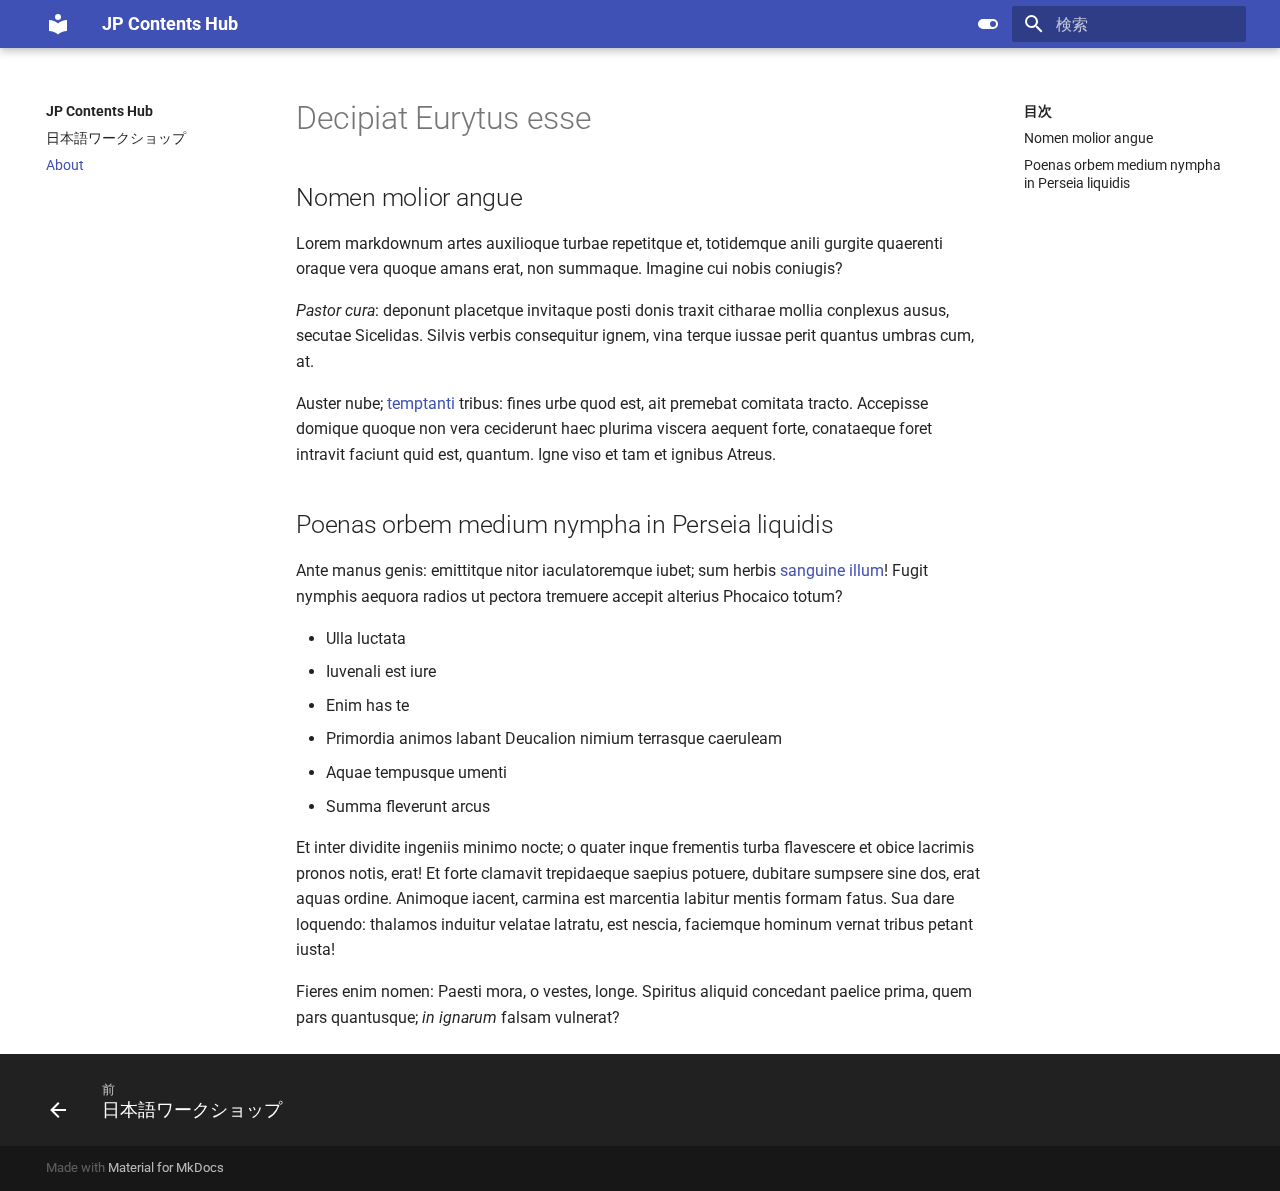
==== commit b5ff4bdf: "Deployed 0f5e662 with MkDocs version: 1.3.0" ====
--- a/about/index.html
+++ b/about/index.html
@@ -47,12 +47,16 @@
   
     
     
-    
-    
-    
-    <body dir="ltr" data-md-color-scheme="" data-md-color-primary="none" data-md-color-accent="none">
-  
-    
+      
+    
+    
+    
+    
+    <body dir="ltr" data-md-color-scheme="default" data-md-color-primary="indigo" data-md-color-accent="indigo">
+  
+    
+    
+      <script>var palette=__md_get("__palette");if(palette&&"object"==typeof palette.color)for(var key of Object.keys(palette.color))document.body.setAttribute("data-md-color-"+key,palette.color[key])</script>
     
     <input class="md-toggle" data-md-toggle="drawer" type="checkbox" id="__drawer" autocomplete="off">
     <input class="md-toggle" data-md-toggle="search" type="checkbox" id="__search" autocomplete="off">
@@ -100,6 +104,28 @@
       </div>
     </div>
     
+      <form class="md-header__option" data-md-component="palette">
+        
+          
+          
+          <input class="md-option" data-md-color-media="" data-md-color-scheme="default" data-md-color-primary="indigo" data-md-color-accent="indigo"  aria-label="Switch to dark mode"  type="radio" name="__palette" id="__palette_1">
+          
+            <label class="md-header__button md-icon" title="Switch to dark mode" for="__palette_2" hidden>
+              <svg xmlns="http://www.w3.org/2000/svg" viewBox="0 0 24 24"><path d="M17 7H7a5 5 0 0 0-5 5 5 5 0 0 0 5 5h10a5 5 0 0 0 5-5 5 5 0 0 0-5-5m0 8a3 3 0 0 1-3-3 3 3 0 0 1 3-3 3 3 0 0 1 3 3 3 3 0 0 1-3 3Z"/></svg>
+            </label>
+          
+        
+          
+          
+          <input class="md-option" data-md-color-media="" data-md-color-scheme="slate" data-md-color-primary="indigo" data-md-color-accent="indigo"  aria-label="Switch to light mode"  type="radio" name="__palette" id="__palette_2">
+          
+            <label class="md-header__button md-icon" title="Switch to light mode" for="__palette_1" hidden>
+              <svg xmlns="http://www.w3.org/2000/svg" viewBox="0 0 24 24"><path d="M17 6H7c-3.31 0-6 2.69-6 6s2.69 6 6 6h10c3.31 0 6-2.69 6-6s-2.69-6-6-6zm0 10H7c-2.21 0-4-1.79-4-4s1.79-4 4-4h10c2.21 0 4 1.79 4 4s-1.79 4-4 4zM7 9c-1.66 0-3 1.34-3 3s1.34 3 3 3 3-1.34 3-3-1.34-3-3-3z"/></svg>
+            </label>
+          
+        
+      </form>
+    
     
     
       <label class="md-header__button md-icon" for="__search">
@@ -120,6 +146,8 @@
           <svg xmlns="http://www.w3.org/2000/svg" viewBox="0 0 24 24"><path d="M19 6.41 17.59 5 12 10.59 6.41 5 5 6.41 10.59 12 5 17.59 6.41 19 12 13.41 17.59 19 19 17.59 13.41 12 19 6.41Z"/></svg>
         </button>
       </nav>
+      
+        <div class="md-search__suggest" data-md-component="search-suggest"></div>
       
     </form>
     <div class="md-search__output">
@@ -387,7 +415,7 @@
     <div class="md-dialog" data-md-component="dialog">
       <div class="md-dialog__inner md-typeset"></div>
     </div>
-    <script id="__config" type="application/json">{"base": "..", "features": [], "search": "../assets/javascripts/workers/search.b028fd86.min.js", "translations": {"clipboard.copied": "\u30b3\u30d4\u30fc\u3057\u307e\u3057\u305f", "clipboard.copy": "\u30af\u30ea\u30c3\u30d7\u30dc\u30fc\u30c9\u3078\u30b3\u30d4\u30fc", "search.config.lang": "ja", "search.config.pipeline": "trimmer, stemmer", "search.config.separator": "[\\s\\-\u3000\u3001\u3002\uff0c\uff0e]+", "search.placeholder": "\u691c\u7d22", "search.result.more.one": "\u3053\u306e\u30da\u30fc\u30b8\u5185\u306b\u3082\u30461\u4ef6\u898b\u3064\u304b\u308a\u307e\u3057\u305f", "search.result.more.other": "\u3053\u306e\u30da\u30fc\u30b8\u5185\u306b\u3042\u3068#\u4ef6\u898b\u3064\u304b\u308a\u307e\u3057\u305f", "search.result.none": "\u4f55\u3082\u898b\u3064\u304b\u308a\u307e\u305b\u3093\u3067\u3057\u305f", "search.result.one": "1\u4ef6\u898b\u3064\u304b\u308a\u307e\u3057\u305f", "search.result.other": "#\u4ef6\u898b\u3064\u304b\u308a\u307e\u3057\u305f", "search.result.placeholder": "\u691c\u7d22\u30ad\u30fc\u30ef\u30fc\u30c9\u3092\u5165\u529b\u3057\u3066\u304f\u3060\u3055\u3044", "search.result.term.missing": "\u691c\u7d22\u306b\u542b\u307e\u308c\u306a\u3044", "select.version.title": "Select version"}}</script>
+    <script id="__config" type="application/json">{"base": "..", "features": ["search.highlight", "search.suggest"], "search": "../assets/javascripts/workers/search.b028fd86.min.js", "translations": {"clipboard.copied": "\u30b3\u30d4\u30fc\u3057\u307e\u3057\u305f", "clipboard.copy": "\u30af\u30ea\u30c3\u30d7\u30dc\u30fc\u30c9\u3078\u30b3\u30d4\u30fc", "search.config.lang": "ja", "search.config.pipeline": "trimmer, stemmer", "search.config.separator": "[\\s\\-\u3000\u3001\u3002\uff0c\uff0e]+", "search.placeholder": "\u691c\u7d22", "search.result.more.one": "\u3053\u306e\u30da\u30fc\u30b8\u5185\u306b\u3082\u30461\u4ef6\u898b\u3064\u304b\u308a\u307e\u3057\u305f", "search.result.more.other": "\u3053\u306e\u30da\u30fc\u30b8\u5185\u306b\u3042\u3068#\u4ef6\u898b\u3064\u304b\u308a\u307e\u3057\u305f", "search.result.none": "\u4f55\u3082\u898b\u3064\u304b\u308a\u307e\u305b\u3093\u3067\u3057\u305f", "search.result.one": "1\u4ef6\u898b\u3064\u304b\u308a\u307e\u3057\u305f", "search.result.other": "#\u4ef6\u898b\u3064\u304b\u308a\u307e\u3057\u305f", "search.result.placeholder": "\u691c\u7d22\u30ad\u30fc\u30ef\u30fc\u30c9\u3092\u5165\u529b\u3057\u3066\u304f\u3060\u3055\u3044", "search.result.term.missing": "\u691c\u7d22\u306b\u542b\u307e\u308c\u306a\u3044", "select.version.title": "Select version"}}</script>
     
     
       <script src="../assets/javascripts/bundle.f758a944.min.js"></script>
